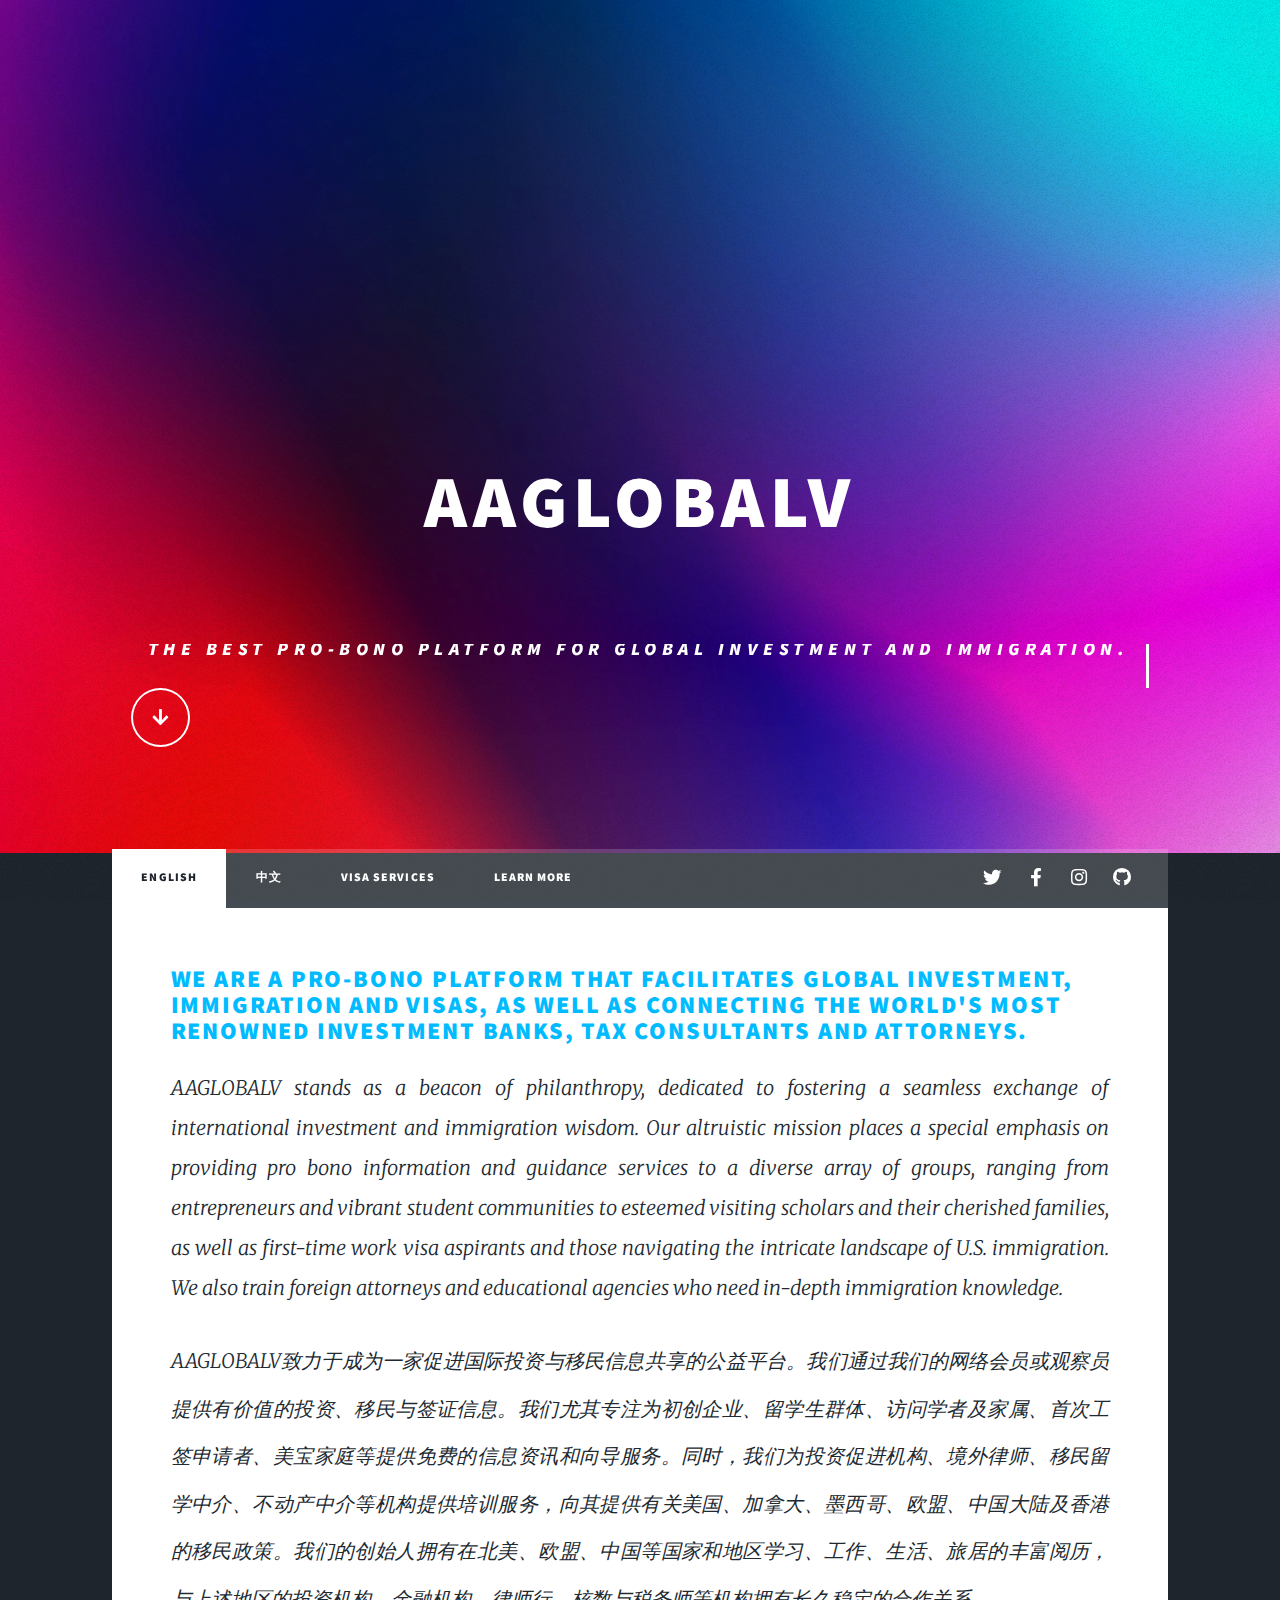
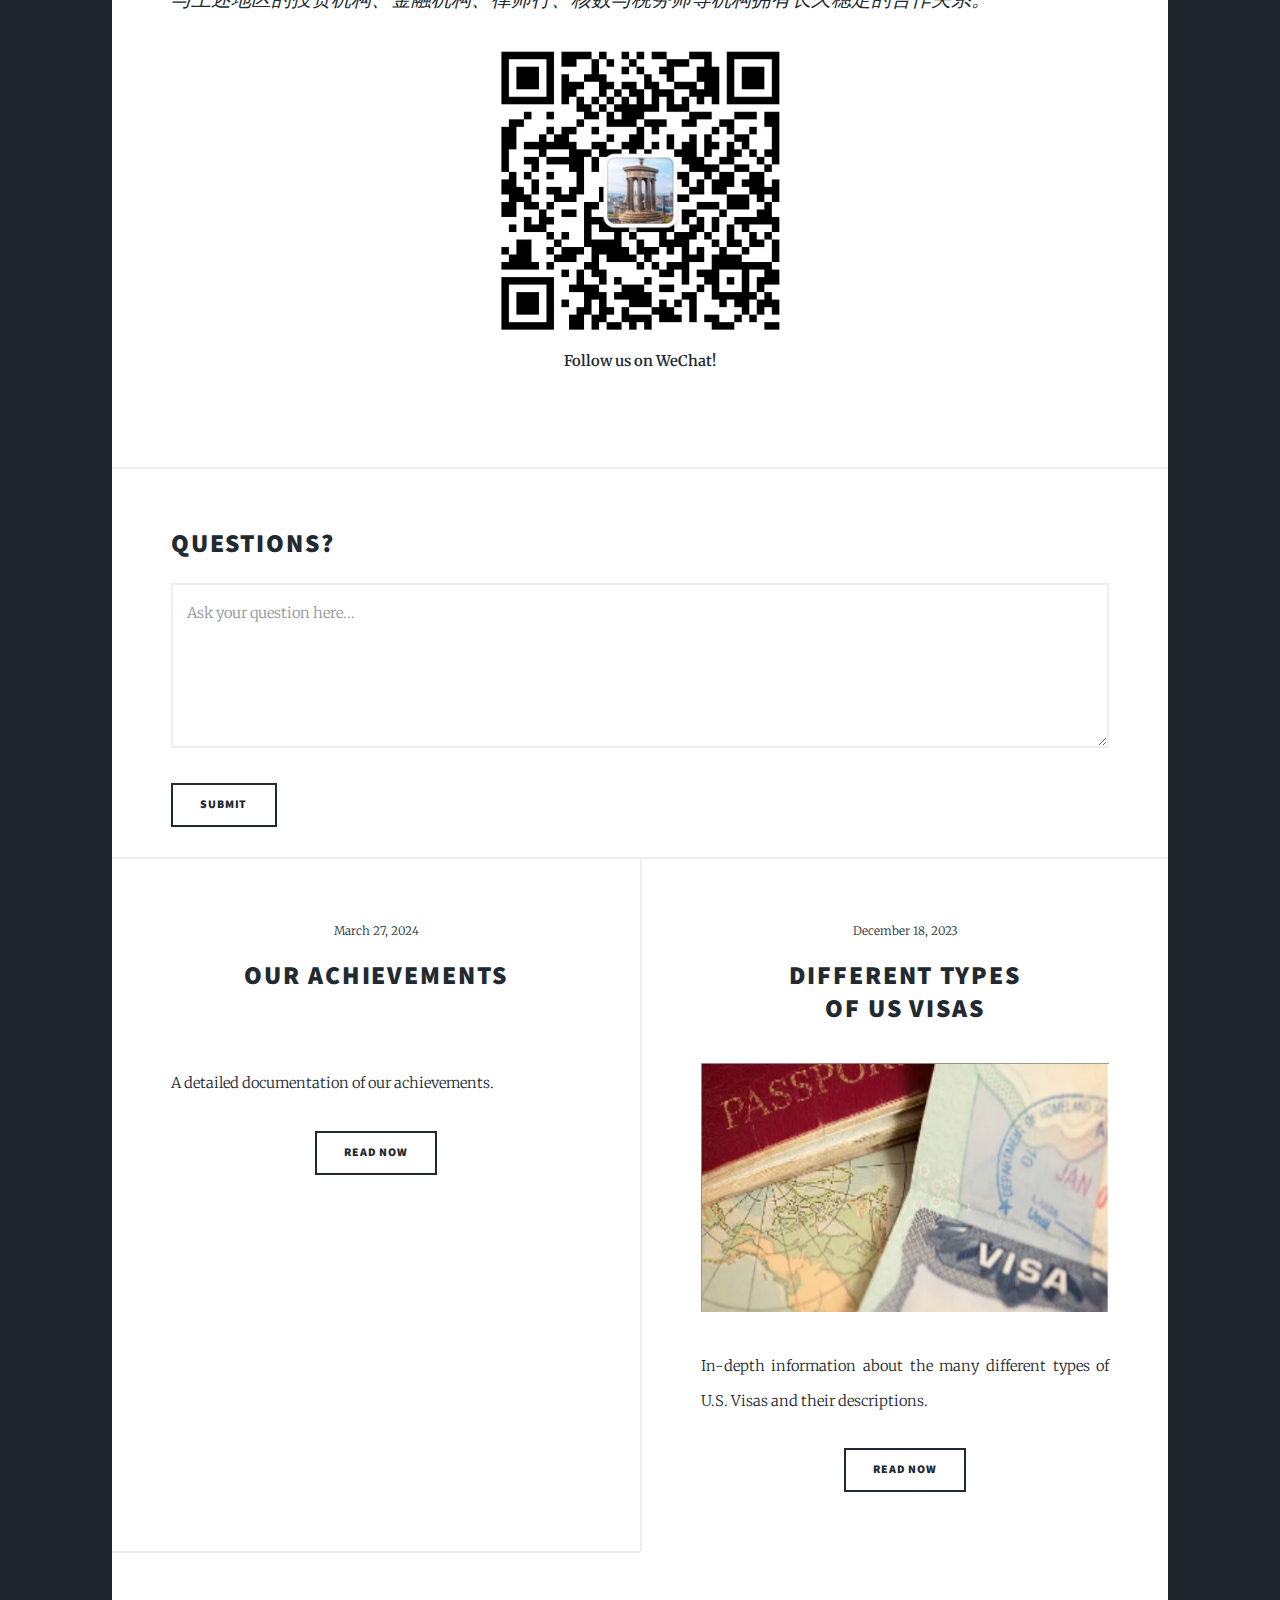
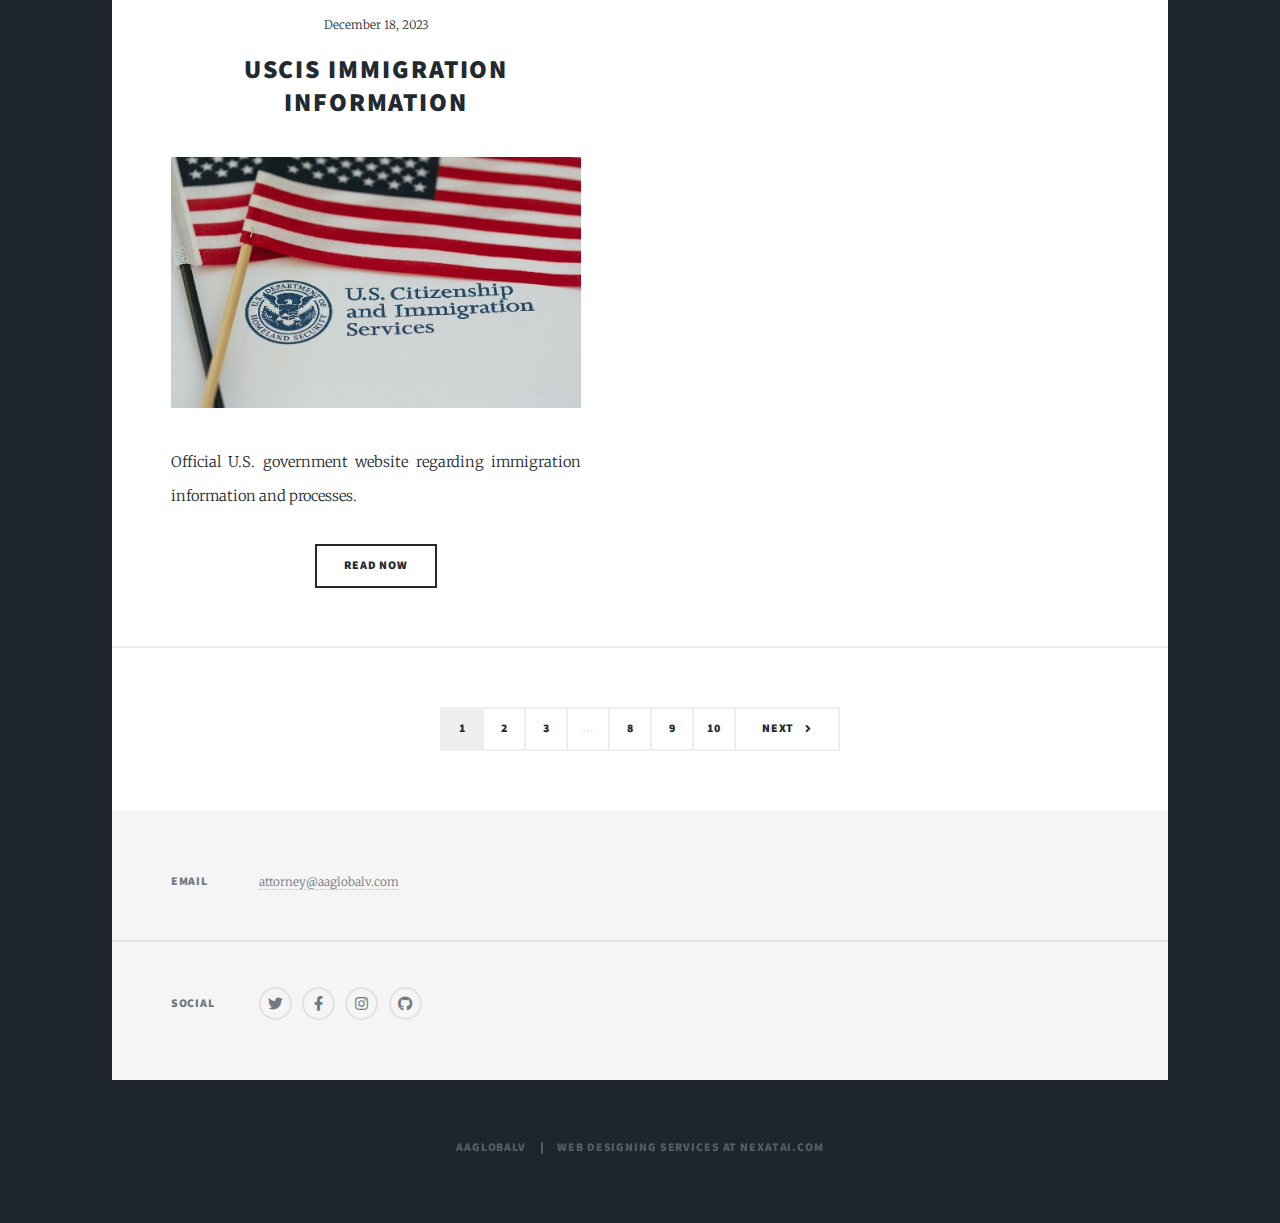
==== index.html @ fe3bad25 "Update index.html" ====
<!DOCTYPE HTML>
<html>
	<head>
		<title>AAGlobal | US Investment</title>
		<link rel="icon" type="image/x-icon" href="images/favicon.ico">
		<meta charset="utf-8" />
		<meta name="viewport" content="width=device-width, initial-scale=1, user-scalable=no" />
		<link rel="stylesheet" href="assets/css/main.css" />
		<noscript><link rel="stylesheet" href="assets/css/noscript.css" /></noscript>
	</head>
	<body class="is-preload">
		<script>
			function generateMailtoLink() {
			  var email = document.getElementById("email").value;
			  var question = document.getElementById("question").value;
		
			  var mailtoLink = "mailto:" + encodeURIComponent(email) +
							   "?subject=Question&body=" + encodeURIComponent(question);
		
			  document.getElementById("mailLink").href = mailtoLink;
			}
		</script>
		<!-- Wrapper -->
			<div id="wrapper" class="fade-in">

				<!-- Intro -->
				
					<div id="intro">
						<h1>AAGlobalV<br />
						<h1><br />
							<div class="typing-demo">
								<p>The best pro-bono platform for global investment and immigration.</p>
							</div>
						<ul class="actions">
							<li><a href="#header" class="button icon solid solo fa-arrow-down scrolly">Continue</a></li>
						</ul>
					</div>
				<!-- Header -->
					<header id="header">
						<a href="index.html" class="logo">AAGlobalV</a>
					</header>

				<!-- Nav -->
					<nav id="nav">
						<ul class="links">
							<li class="active"><a href="index.html">English</a></li>
							<li><a href="index_chinese.html">中文</a></li>
							<li><a href="generic.html">VISA Services</a></li>
							<li><a href="elements.html">Learn More</a></li>
						</ul>
						<ul class="icons">
							<li><a href="https://twitter.com/" class="icon brands fa-twitter"><span class="label">Twitter</span></a></li>
							<li><a href="https://twitter.com/" class="icon brands fa-facebook-f"><span class="label">Facebook</span></a></li>
							<li><a href="https://twitter.com/" class="icon brands fa-instagram"><span class="label">Instagram</span></a></li>
							<li><a href="https://twitter.com/" class="icon brands fa-github"><span class="label">GitHub</span></a></li>
						</ul>
					</nav>

				<!-- Main -->
					<div id="main">

						<!-- Featured Post -->
							<article class="">
								<header class="">
									<h1 style="font-size:24px; color:rgb(0, 187, 255);">We are a pro-bono platform
										that facilitates global investment, immigration and visas, as well as connecting the world's most renowned investment banks, tax consultants and attorneys.</h1>
									<p style="font-size:20px">AAGLOBALV stands as a beacon of philanthropy, dedicated to fostering a seamless exchange of international investment and immigration wisdom. Our altruistic mission places a special emphasis on providing pro bono information and guidance services to a diverse array of groups, ranging from entrepreneurs and vibrant student communities to esteemed visiting scholars and their cherished families, as well as first-time work visa aspirants and those navigating the intricate landscape of U.S. immigration. We also train foreign attorneys and educational agencies who need in-depth immigration knowledge.</p>
									<p style="font-size:20px">AAGLOBALV致力于成为一家促进国际投资与移民信息共享的公益平台。我们通过我们的网络会员或观察员提供有价值的投资、移民与签证信息。我们尤其专注为初创企业、留学生群体、访问学者及家属、首次工签申请者、美宝家庭等提供免费的信息资讯和向导服务。同时，我们为投资促进机构、境外律师、移民留学中介、不动产中介等机构提供培训服务，向其提供有关美国、加拿大、墨西哥、欧盟、中国大陆及香港的移民政策。我们的创始人拥有在北美、欧盟、中国等国家和地区学习、工作、生活、旅居的丰富阅历，与上述地区的投资机构、金融机构、律师行、核数与税务师等机构拥有长久稳定的合作关系。</p>								
								</header>
								<header class="major">
									<img src="wechat_bar.png" alt="Wechat Barcode"> <br>
									<b>Follow us on WeChat!</b>
								</header>
							</article>
							<form>
								<h2>Questions?</h2>
								<textarea id="emailBody" rows="4" cols="50" placeholder="Ask your question here..."></textarea>
							
								<br>
							
								<button onclick="generateMailtoLink()">Submit</button>
							</form>
							
							<script>
								function generateMailtoLink() {
								  var email = "attorney@aaglobalv.com";
								  var subject = "aaglobalv.com - Question [DO NOT CHANGE TITLE]";
								  var body = document.getElementById("emailBody").value;
							
								  var mailtoLink = "mailto:" + encodeURIComponent(email) +
												   "?subject=" + encodeURIComponent(subject) +
												   "&body=" + encodeURIComponent(body);
							
								  // Open the mailto link in a new tab/window
								  window.open(mailtoLink, "_blank");
								}
							  </script>
							
						<!-- Posts -->
							<section class="posts">
								<article>
									<header>
										<span class="date">March 27, 2024</span>
										<h2><a href="info.pdf">Our Achievements</a></h2>
									</header>
									<a class="image fit"><img src="images/achievements.jpg" alt="" /></a>
									<p style="font-size:7x">A detailed documentation of our achievements.</p>
									<ul class="actions special">
										<li><a href="https://www.bankbazaar.com/visa/types-of-us-visa.html" class="button">Read Now</a></li>
									</ul>
								</article>
								<article>
									<header>
										<span class="date">December 18, 2023</span>
										<h2><a href="https://www.bankbazaar.com/visa/types-of-us-visa.html">Different types<br />
										of US Visas</a></h2>
									</header>
									<a class="image fit"><img src="images/pic02.jpg" alt="" /></a>
									<p style="font-size:7x">In-depth information about the many different types of U.S. Visas and their descriptions.</p>
									<ul class="actions special">
										<li><a href="https://www.bankbazaar.com/visa/types-of-us-visa.html" class="button">Read Now</a></li>
									</ul>
								</article>
								<article>
									<header>
										<span class="date">December 18, 2023</span>
										<h2><a href="https://www.uscis.gov/">USCIS Immigration<br />
										Information</a></h2>
									</header>
									<a href="#" class="image fit"><img src="images/pic03.jpg" alt="" /></a>
									<p style="font-size:7x">Official U.S. government website regarding immigration information and processes.</p>
									<ul class="actions special">
										<li><a href="https://www.uscis.gov/" class="button">Read Now</a></li>
									</ul>
								</article>
							</section>

						<!-- Footer -->
							<footer>
								<div class="pagination">
									<!--<a href="#" class="previous">Prev</a>-->
									<a href="#" class="page active">1</a>
									<a href="#" class="page">2</a>
									<a href="#" class="page">3</a>
									<span class="extra">&hellip;</span>
									<a href="#" class="page">8</a>
									<a href="#" class="page">9</a>
									<a href="#" class="page">10</a>
									<a href="#" class="next">Next</a>
								</div>
							</footer>

					</div>

				<!-- Footer -->
					<footer id="footer">
						<section class="split contact">
							<section>
								<h3>Email</h3>
								<p><a href="#">attorney@aaglobalv.com</a></p>
							</section>
							<section>
								<h3>Social</h3>
								<ul class="icons alt">
									<li><a href="https://twitter.com/" class="icon brands alt fa-twitter"><span class="label">Twitter</span></a></li>
									<li><a href="https://twitter.com/" class="icon brands alt fa-facebook-f"><span class="label">Facebook</span></a></li>
									<li><a href="https://twitter.com/" class="icon brands alt fa-instagram"><span class="label">Instagram</span></a></li>
									<li><a href="https://twitter.com/" class="icon brands alt fa-github"><span class="label">GitHub</span></a></li>
								</ul>
							</section>
						</section>
					</footer>

				<!-- Copyright -->
					<div id="copyright">
						<ul><li>AAGLOBALV</li><li>Web designing services at NEXATAI.com</a></li></ul>
					</div>

			</div>

		<!-- Scripts -->
			<script src="assets/js/jquery.min.js"></script>
			<script src="assets/js/jquery.scrollex.min.js"></script>
			<script src="assets/js/jquery.scrolly.min.js"></script>
			<script src="assets/js/browser.min.js"></script>
			<script src="assets/js/breakpoints.min.js"></script>
			<script src="assets/js/util.js"></script>
			<script src="assets/js/main.js"></script>

	</body>
</html>
---- assets/css/main.css ----
@import url(fontawesome-all.min.css);
@import url("https://fonts.googleapis.com/css?family=Merriweather:300,700,300italic,700italic|Source+Sans+Pro:900");

/*
	Massively by HTML5 UP
	html5up.net | @ajlkn
	Free for personal and commercial use under the CCA 3.0 license (html5up.net/license)
*/

html, body, div, span, applet, object,
iframe, h1, h2, h3, h4, h5, h6, p, blockquote,
pre, a, abbr, acronym, address, big, cite,
code, del, dfn, em, img, ins, kbd, q, s, samp,
small, strike, strong, sub, sup, tt, var, b,
u, i, center, dl, dt, dd, ol, ul, li, fieldset,
form, label, legend, table, caption, tbody,
tfoot, thead, tr, th, td, article, aside,
canvas, details, embed, figure, figcaption,
footer, header, hgroup, menu, nav, output, ruby,
section, summary, time, mark, audio, video {
	margin: -2;
	padding: 0;
	border: 0;
	font-size: 100%;
	font: inherit;
	vertical-align: baseline;}

article, aside, details, figcaption, figure,
footer, header, hgroup, menu, nav, section {
	display: block;}

.video-container {
	position:relative;
	padding-bottom:56.25%;
	padding-top:30px;
	height:0;
	overflow:hidden;
}

.video-container iframe, .video-container object, .video-container embed {
	position: absolute;
	min-width: 100%;
	min-height: 100%;
	top: 50%;
	left: 50%;
	transform: translate(-50%, -50%);  
}

body {
	line-height: 1;
}

ol, ul {
	list-style: none;
}

blockquote, q {
	quotes: none;
}

	blockquote:before, blockquote:after, q:before, q:after {
		content: '';
		content: none;
	}

table {
	border-collapse: collapse;
	border-spacing: 0;
}

body {
	-webkit-text-size-adjust: none;
}

mark {
	background-color: transparent;
	color: inherit;
}

input::-moz-focus-inner {
	border: 0;
	padding: 0;
}

input, select, textarea {
	-moz-appearance: none;
	-webkit-appearance: none;
	-ms-appearance: none;
	appearance: none;
}

.module h2 {
	font-size: 1em;
	container-name: sidebar
}
  
  @container sidebar (min-width: 700px) {
	.module h2 {
		font-size: 2em;
	}
}

/* Basic */

	@-ms-viewport {
		width: device-width;
	}

	body {
		-ms-overflow-style: scrollbar;
	}

	@media screen and (max-width: 480px) {

		html, body {
			min-width: 320px;
		}

	}

	html {
		box-sizing: border-box;
	}

	*, *:before, *:after {
		box-sizing: inherit;
	}

	body {
		background-color: #1e252d;
	}

		body.is-preload *, body.is-preload *:before, body.is-preload *:after {
			-moz-animation: none !important;
			-webkit-animation: none !important;
			-ms-animation: none !important;
			animation: none !important;
			-moz-transition: none !important;
			-webkit-transition: none !important;
			-ms-transition: none !important;
			transition: none !important;
		}

/* Type */

	html {
		font-size: 16pt;
	}

		@media screen and (max-width: 1680px) {

			html {
				font-size: 12pt;
			}

		}

		@media screen and (max-width: 1280px) {

			html {
				font-size: 11pt;
			}

		}

		@media screen and (max-width: 360px) {

			html {
				font-size: 10pt;
			}

		}

	body {
		color: #212931;
	}

	body, input, select, textarea {
		font-family: "Merriweather", Georgia, serif;
		font-weight: 300;
		font-size: 1rem;
		line-height: 2.375;
	}

	a {
		-moz-transition: color 0.2s ease-in-out, background-color 0.2s ease-in-out, border-color 0.2s ease-in-out, box-shadow 0.2s ease-in-out;
		-webkit-transition: color 0.2s ease-in-out, background-color 0.2s ease-in-out, border-color 0.2s ease-in-out, box-shadow 0.2s ease-in-out;
		-ms-transition: color 0.2s ease-in-out, background-color 0.2s ease-in-out, border-color 0.2s ease-in-out, box-shadow 0.2s ease-in-out;
		transition: color 0.2s ease-in-out, background-color 0.2s ease-in-out, border-color 0.2s ease-in-out, box-shadow 0.2s ease-in-out;
		border-bottom: dotted 1px;
		text-decoration: none;
	}

		a:hover {
			border-bottom-color: transparent;
		}

		.wrapper {
			height: 100vh;
			/*This part is important for centering*/
			display: grid;
			place-items: center;
		  }
		  
		  .typing-demo {
			width: 8.55ch;
			animation: typing 3s steps(65), blink 0.5s step-end infinite alternate;
			white-space: nowrap;
			overflow: hidden;
			border-right: 3px solid;
			font-family: Source Sans Pro;
			font-size: 3em;
		  }
		  
		  @keyframes typing {
			from {
			  width: 0
			}
		  }
			  
		  @keyframes blink {
			50% {
			  border-color: transparent
			}
		  }
	strong, b {
		font-weight: 600;
	}

	em, i {
		font-style: italic;
	}

	p {
		text-align: justify;
		margin: 0 0 2rem 0;
		
	}

	h1, h2, h3, h4, h5, h6 {
		font-family: "Source Sans Pro", Helvetica, sans-serif;
		font-weight: 900;
		line-height: 1.5;
		letter-spacing: 0.075em;
		text-transform: uppercase;
		margin: 0 0 1rem 0;
	}

		h1 a, h2 a, h3 a, h4 a, h5 a, h6 a {
			border-bottom: 0;
			color: inherit;
			text-decoration: none;
		}

	h1 {
		font-size: 4rem;
		line-height: 1.1;
		margin: 0 0 2rem 0;
	}

	h2 {
		font-size: 1.75rem;
		line-height: 1.3;
		margin: 0 0 1.5rem 0;
	}

	h3 {
		font-size: 1.25rem;
		margin: 0 0 1.5rem 0;
	}

	h4 {
		font-size: 1rem;
	}

	h5 {
		font-size: 0.9rem;
	}

	h6 {
		font-size: 0.8rem;
	}

	sub {
		font-size: 0.8rem;
		position: relative;
		top: 0.5rem;
	}

	sup {
		font-size: 0.8rem;
		position: relative;
		top: -0.5rem;
	}

	blockquote {
		border-left: solid 4px;
		font-style: italic;
		margin: 0 0 2rem 0;
		padding: 0.5rem 0 0.5rem 2rem;
	}

	code {
		border: solid 2px;
		font-family: "Courier New", monospace;
		font-size: 0.9rem;
		margin: 0 0.25rem;
		padding: 0.25rem 0.65rem;
	}

	pre {
		-webkit-overflow-scrolling: touch;
		font-family: "Courier New", monospace;
		font-size: 0.9rem;
		margin: 0 0 2rem 0;
	}

		pre code {
			display: block;
			line-height: 1.75;
			padding: 1rem 1.5rem;
			overflow-x: auto;
		}

	hr {
		border: 0;
		border-bottom: solid 2px;
		margin: 3rem 0;
	}

		hr.major {
			margin: 5rem 0;
		}

	.align-left {
		text-align: left;
	}

	.align-center {
		text-align: center;
	}

	.align-right {
		text-align: right;
	}

	input, select, textarea {
		color: #212931;
	}

	a {
		color: #212931;
		border-bottom-color: rgba(33, 41, 49, 0.5);
	}

		a:hover {
			border-bottom-color: transparent;
			color: #18bfef !important;
		}

	strong, b {
		color: #212931;
	}

	h1, h2, h3, h4, h5, h6 {
		color: #212931;
	}

	blockquote {
		border-left-color: #eeeeee;
	}

	code {
		background: rgba(220, 220, 220, 0.25);
		border-color: #eeeeee;
	}

	hr {
		border-bottom-color: #eeeeee;
	}

/* Row */

	.row {
		display: flex;
		flex-wrap: wrap;
		box-sizing: border-box;
		align-items: stretch;
	}

		.row > * {
			box-sizing: border-box;
		}

		.row.gtr-uniform > * > :last-child {
			margin-bottom: 0;
		}

		.row.aln-left {
			justify-content: flex-start;
		}

		.row.aln-center {
			justify-content: center;
		}

		.row.aln-right {
			justify-content: flex-end;
		}

		.row.aln-top {
			align-items: flex-start;
		}

		.row.aln-middle {
			align-items: center;
		}

		.row.aln-bottom {
			align-items: flex-end;
		}

		.row > .imp {
			order: -1;
		}

		.row > .col-1 {
			width: 8.33333%;
		}

		.row > .off-1 {
			margin-left: 8.33333%;
		}

		.row > .col-2 {
			width: 16.66667%;
		}

		.row > .off-2 {
			margin-left: 16.66667%;
		}

		.row > .col-3 {
			width: 25%;
		}

		.row > .off-3 {
			margin-left: 25%;
		}

		.row > .col-4 {
			width: 33.33333%;
		}

		.row > .off-4 {
			margin-left: 33.33333%;
		}

		.row > .col-5 {
			width: 41.66667%;
		}

		.row > .off-5 {
			margin-left: 41.66667%;
		}

		.row > .col-6 {
			width: 50%;
		}

		.row > .off-6 {
			margin-left: 50%;
		}

		.row > .col-7 {
			width: 58.33333%;
		}

		.row > .off-7 {
			margin-left: 58.33333%;
		}

		.row > .col-8 {
			width: 66.66667%;
		}

		.row > .off-8 {
			margin-left: 66.66667%;
		}

		.row > .col-9 {
			width: 75%;
		}

		.row > .off-9 {
			margin-left: 75%;
		}

		.row > .col-10 {
			width: 83.33333%;
		}

		.row > .off-10 {
			margin-left: 83.33333%;
		}

		.row > .col-11 {
			width: 91.66667%;
		}

		.row > .off-11 {
			margin-left: 91.66667%;
		}

		.row > .col-12 {
			width: 100%;
		}

		.row > .off-12 {
			margin-left: 100%;
		}

		.row.gtr-0 {
			margin-top: 0;
			margin-left: 0rem;
		}

			.row.gtr-0 > * {
				padding: 0 0 0 0rem;
			}

			.row.gtr-0.gtr-uniform {
				margin-top: 0rem;
			}

				.row.gtr-0.gtr-uniform > * {
					padding-top: 0rem;
				}

		.row.gtr-25 {
			margin-top: 0;
			margin-left: -0.375rem;
		}

			.row.gtr-25 > * {
				padding: 0 0 0 0.375rem;
			}

			.row.gtr-25.gtr-uniform {
				margin-top: -0.375rem;
			}

				.row.gtr-25.gtr-uniform > * {
					padding-top: 0.375rem;
				}

		.row.gtr-50 {
			margin-top: 0;
			margin-left: -0.75rem;
		}

			.row.gtr-50 > * {
				padding: 0 0 0 0.75rem;
			}

			.row.gtr-50.gtr-uniform {
				margin-top: -0.75rem;
			}

				.row.gtr-50.gtr-uniform > * {
					padding-top: 0.75rem;
				}

		.row {
			margin-top: 0;
			margin-left: -1.5rem;
		}

			.row > * {
				padding: 0 0 0 1.5rem;
			}

			.row.gtr-uniform {
				margin-top: -1.5rem;
			}

				.row.gtr-uniform > * {
					padding-top: 1.5rem;
				}

		.row.gtr-150 {
			margin-top: 0;
			margin-left: -2.25rem;
		}

			.row.gtr-150 > * {
				padding: 0 0 0 2.25rem;
			}

			.row.gtr-150.gtr-uniform {
				margin-top: -2.25rem;
			}

				.row.gtr-150.gtr-uniform > * {
					padding-top: 2.25rem;
				}

		.row.gtr-200 {
			margin-top: 0;
			margin-left: -3rem;
		}

			.row.gtr-200 > * {
				padding: 0 0 0 3rem;
			}

			.row.gtr-200.gtr-uniform {
				margin-top: -3rem;
			}

				.row.gtr-200.gtr-uniform > * {
					padding-top: 3rem;
				}

		@media screen and (max-width: 1680px) {

			.row {
				display: flex;
				flex-wrap: wrap;
				box-sizing: border-box;
				align-items: stretch;
			}

				.row > * {
					box-sizing: border-box;
				}

				.row.gtr-uniform > * > :last-child {
					margin-bottom: 0;
				}

				.row.aln-left {
					justify-content: flex-start;
				}

				.row.aln-center {
					justify-content: center;
				}

				.row.aln-right {
					justify-content: flex-end;
				}

				.row.aln-top {
					align-items: flex-start;
				}

				.row.aln-middle {
					align-items: center;
				}

				.row.aln-bottom {
					align-items: flex-end;
				}

				.row > .imp-xlarge {
					order: -1;
				}

				.row > .col-1-xlarge {
					width: 8.33333%;
				}

				.row > .off-1-xlarge {
					margin-left: 8.33333%;
				}

				.row > .col-2-xlarge {
					width: 16.66667%;
				}

				.row > .off-2-xlarge {
					margin-left: 16.66667%;
				}

				.row > .col-3-xlarge {
					width: 25%;
				}

				.row > .off-3-xlarge {
					margin-left: 25%;
				}

				.row > .col-4-xlarge {
					width: 33.33333%;
				}

				.row > .off-4-xlarge {
					margin-left: 33.33333%;
				}

				.row > .col-5-xlarge {
					width: 41.66667%;
				}

				.row > .off-5-xlarge {
					margin-left: 41.66667%;
				}

				.row > .col-6-xlarge {
					width: 50%;
				}

				.row > .off-6-xlarge {
					margin-left: 50%;
				}

				.row > .col-7-xlarge {
					width: 58.33333%;
				}

				.row > .off-7-xlarge {
					margin-left: 58.33333%;
				}

				.row > .col-8-xlarge {
					width: 66.66667%;
				}

				.row > .off-8-xlarge {
					margin-left: 66.66667%;
				}

				.row > .col-9-xlarge {
					width: 75%;
				}

				.row > .off-9-xlarge {
					margin-left: 75%;
				}

				.row > .col-10-xlarge {
					width: 83.33333%;
				}

				.row > .off-10-xlarge {
					margin-left: 83.33333%;
				}

				.row > .col-11-xlarge {
					width: 91.66667%;
				}

				.row > .off-11-xlarge {
					margin-left: 91.66667%;
				}

				.row > .col-12-xlarge {
					width: 100%;
				}

				.row > .off-12-xlarge {
					margin-left: 100%;
				}

				.row.gtr-0 {
					margin-top: 0;
					margin-left: 0rem;
				}

					.row.gtr-0 > * {
						padding: 0 0 0 0rem;
					}

					.row.gtr-0.gtr-uniform {
						margin-top: 0rem;
					}

						.row.gtr-0.gtr-uniform > * {
							padding-top: 0rem;
						}

				.row.gtr-25 {
					margin-top: 0;
					margin-left: -0.375rem;
				}

					.row.gtr-25 > * {
						padding: 0 0 0 0.375rem;
					}

					.row.gtr-25.gtr-uniform {
						margin-top: -0.375rem;
					}

						.row.gtr-25.gtr-uniform > * {
							padding-top: 0.375rem;
						}

				.row.gtr-50 {
					margin-top: 0;
					margin-left: -0.75rem;
				}

					.row.gtr-50 > * {
						padding: 0 0 0 0.75rem;
					}

					.row.gtr-50.gtr-uniform {
						margin-top: -0.75rem;
					}

						.row.gtr-50.gtr-uniform > * {
							padding-top: 0.75rem;
						}

				.row {
					margin-top: 0;
					margin-left: -1.5rem;
				}

					.row > * {
						padding: 0 0 0 1.5rem;
					}

					.row.gtr-uniform {
						margin-top: -1.5rem;
					}

						.row.gtr-uniform > * {
							padding-top: 1.5rem;
						}

				.row.gtr-150 {
					margin-top: 0;
					margin-left: -2.25rem;
				}

					.row.gtr-150 > * {
						padding: 0 0 0 2.25rem;
					}

					.row.gtr-150.gtr-uniform {
						margin-top: -2.25rem;
					}

						.row.gtr-150.gtr-uniform > * {
							padding-top: 2.25rem;
						}

				.row.gtr-200 {
					margin-top: 0;
					margin-left: -3rem;
				}

					.row.gtr-200 > * {
						padding: 0 0 0 3rem;
					}

					.row.gtr-200.gtr-uniform {
						margin-top: -3rem;
					}

						.row.gtr-200.gtr-uniform > * {
							padding-top: 3rem;
						}

		}

		@media screen and (max-width: 1280px) {

			.row {
				display: flex;
				flex-wrap: wrap;
				box-sizing: border-box;
				align-items: stretch;
			}

				.row > * {
					box-sizing: border-box;
				}

				.row.gtr-uniform > * > :last-child {
					margin-bottom: 0;
				}

				.row.aln-left {
					justify-content: flex-start;
				}

				.row.aln-center {
					justify-content: center;
				}

				.row.aln-right {
					justify-content: flex-end;
				}

				.row.aln-top {
					align-items: flex-start;
				}

				.row.aln-middle {
					align-items: center;
				}

				.row.aln-bottom {
					align-items: flex-end;
				}

				.row > .imp-large {
					order: -1;
				}

				.row > .col-1-large {
					width: 8.33333%;
				}

				.row > .off-1-large {
					margin-left: 8.33333%;
				}

				.row > .col-2-large {
					width: 16.66667%;
				}

				.row > .off-2-large {
					margin-left: 16.66667%;
				}

				.row > .col-3-large {
					width: 25%;
				}

				.row > .off-3-large {
					margin-left: 25%;
				}

				.row > .col-4-large {
					width: 33.33333%;
				}

				.row > .off-4-large {
					margin-left: 33.33333%;
				}

				.row > .col-5-large {
					width: 41.66667%;
				}

				.row > .off-5-large {
					margin-left: 41.66667%;
				}

				.row > .col-6-large {
					width: 50%;
				}

				.row > .off-6-large {
					margin-left: 50%;
				}

				.row > .col-7-large {
					width: 58.33333%;
				}

				.row > .off-7-large {
					margin-left: 58.33333%;
				}

				.row > .col-8-large {
					width: 66.66667%;
				}

				.row > .off-8-large {
					margin-left: 66.66667%;
				}

				.row > .col-9-large {
					width: 75%;
				}

				.row > .off-9-large {
					margin-left: 75%;
				}

				.row > .col-10-large {
					width: 83.33333%;
				}

				.row > .off-10-large {
					margin-left: 83.33333%;
				}

				.row > .col-11-large {
					width: 91.66667%;
				}

				.row > .off-11-large {
					margin-left: 91.66667%;
				}

				.row > .col-12-large {
					width: 100%;
				}

				.row > .off-12-large {
					margin-left: 100%;
				}

				.row.gtr-0 {
					margin-top: 0;
					margin-left: 0rem;
				}

					.row.gtr-0 > * {
						padding: 0 0 0 0rem;
					}

					.row.gtr-0.gtr-uniform {
						margin-top: 0rem;
					}

						.row.gtr-0.gtr-uniform > * {
							padding-top: 0rem;
						}

				.row.gtr-25 {
					margin-top: 0;
					margin-left: -0.375rem;
				}

					.row.gtr-25 > * {
						padding: 0 0 0 0.375rem;
					}

					.row.gtr-25.gtr-uniform {
						margin-top: -0.375rem;
					}

						.row.gtr-25.gtr-uniform > * {
							padding-top: 0.375rem;
						}

				.row.gtr-50 {
					margin-top: 0;
					margin-left: -0.75rem;
				}

					.row.gtr-50 > * {
						padding: 0 0 0 0.75rem;
					}

					.row.gtr-50.gtr-uniform {
						margin-top: -0.75rem;
					}

						.row.gtr-50.gtr-uniform > * {
							padding-top: 0.75rem;
						}

				.row {
					margin-top: 0;
					margin-left: -1.5rem;
				}

					.row > * {
						padding: 0 0 0 1.5rem;
					}

					.row.gtr-uniform {
						margin-top: -1.5rem;
					}

						.row.gtr-uniform > * {
							padding-top: 1.5rem;
						}

				.row.gtr-150 {
					margin-top: 0;
					margin-left: -2.25rem;
				}

					.row.gtr-150 > * {
						padding: 0 0 0 2.25rem;
					}

					.row.gtr-150.gtr-uniform {
						margin-top: -2.25rem;
					}

						.row.gtr-150.gtr-uniform > * {
							padding-top: 2.25rem;
						}

				.row.gtr-200 {
					margin-top: 0;
					margin-left: -3rem;
				}

					.row.gtr-200 > * {
						padding: 0 0 0 3rem;
					}

					.row.gtr-200.gtr-uniform {
						margin-top: -3rem;
					}

						.row.gtr-200.gtr-uniform > * {
							padding-top: 3rem;
						}

		}

		@media screen and (max-width: 980px) {

			.row {
				display: flex;
				flex-wrap: wrap;
				box-sizing: border-box;
				align-items: stretch;
			}

				.row > * {
					box-sizing: border-box;
				}

				.row.gtr-uniform > * > :last-child {
					margin-bottom: 0;
				}

				.row.aln-left {
					justify-content: flex-start;
				}

				.row.aln-center {
					justify-content: center;
				}

				.row.aln-right {
					justify-content: flex-end;
				}

				.row.aln-top {
					align-items: flex-start;
				}

				.row.aln-middle {
					align-items: center;
				}

				.row.aln-bottom {
					align-items: flex-end;
				}

				.row > .imp-medium {
					order: -1;
				}

				.row > .col-1-medium {
					width: 8.33333%;
				}

				.row > .off-1-medium {
					margin-left: 8.33333%;
				}

				.row > .col-2-medium {
					width: 16.66667%;
				}

				.row > .off-2-medium {
					margin-left: 16.66667%;
				}

				.row > .col-3-medium {
					width: 25%;
				}

				.row > .off-3-medium {
					margin-left: 25%;
				}

				.row > .col-4-medium {
					width: 33.33333%;
				}

				.row > .off-4-medium {
					margin-left: 33.33333%;
				}

				.row > .col-5-medium {
					width: 41.66667%;
				}

				.row > .off-5-medium {
					margin-left: 41.66667%;
				}

				.row > .col-6-medium {
					width: 50%;
				}

				.row > .off-6-medium {
					margin-left: 50%;
				}

				.row > .col-7-medium {
					width: 58.33333%;
				}

				.row > .off-7-medium {
					margin-left: 58.33333%;
				}

				.row > .col-8-medium {
					width: 66.66667%;
				}

				.row > .off-8-medium {
					margin-left: 66.66667%;
				}

				.row > .col-9-medium {
					width: 75%;
				}

				.row > .off-9-medium {
					margin-left: 75%;
				}

				.row > .col-10-medium {
					width: 83.33333%;
				}

				.row > .off-10-medium {
					margin-left: 83.33333%;
				}

				.row > .col-11-medium {
					width: 91.66667%;
				}

				.row > .off-11-medium {
					margin-left: 91.66667%;
				}

				.row > .col-12-medium {
					width: 100%;
				}

				.row > .off-12-medium {
					margin-left: 100%;
				}

				.row.gtr-0 {
					margin-top: 0;
					margin-left: 0rem;
				}

					.row.gtr-0 > * {
						padding: 0 0 0 0rem;
					}

					.row.gtr-0.gtr-uniform {
						margin-top: 0rem;
					}

						.row.gtr-0.gtr-uniform > * {
							padding-top: 0rem;
						}

				.row.gtr-25 {
					margin-top: 0;
					margin-left: -0.375rem;
				}

					.row.gtr-25 > * {
						padding: 0 0 0 0.375rem;
					}

					.row.gtr-25.gtr-uniform {
						margin-top: -0.375rem;
					}

						.row.gtr-25.gtr-uniform > * {
							padding-top: 0.375rem;
						}

				.row.gtr-50 {
					margin-top: 0;
					margin-left: -0.75rem;
				}

					.row.gtr-50 > * {
						padding: 0 0 0 0.75rem;
					}

					.row.gtr-50.gtr-uniform {
						margin-top: -0.75rem;
					}

						.row.gtr-50.gtr-uniform > * {
							padding-top: 0.75rem;
						}

				.row {
					margin-top: 0;
					margin-left: -1.5rem;
				}

					.row > * {
						padding: 0 0 0 1.5rem;
					}

					.row.gtr-uniform {
						margin-top: -1.5rem;
					}

						.row.gtr-uniform > * {
							padding-top: 1.5rem;
						}

				.row.gtr-150 {
					margin-top: 0;
					margin-left: -2.25rem;
				}

					.row.gtr-150 > * {
						padding: 0 0 0 2.25rem;
					}

					.row.gtr-150.gtr-uniform {
						margin-top: -2.25rem;
					}

						.row.gtr-150.gtr-uniform > * {
							padding-top: 2.25rem;
						}

				.row.gtr-200 {
					margin-top: 0;
					margin-left: -3rem;
				}

					.row.gtr-200 > * {
						padding: 0 0 0 3rem;
					}

					.row.gtr-200.gtr-uniform {
						margin-top: -3rem;
					}

						.row.gtr-200.gtr-uniform > * {
							padding-top: 3rem;
						}

		}

		@media screen and (max-width: 736px) {

			.row {
				display: flex;
				flex-wrap: wrap;
				box-sizing: border-box;
				align-items: stretch;
			}

				.row > * {
					box-sizing: border-box;
				}

				.row.gtr-uniform > * > :last-child {
					margin-bottom: 0;
				}

				.row.aln-left {
					justify-content: flex-start;
				}

				.row.aln-center {
					justify-content: center;
				}

				.row.aln-right {
					justify-content: flex-end;
				}

				.row.aln-top {
					align-items: flex-start;
				}

				.row.aln-middle {
					align-items: center;
				}

				.row.aln-bottom {
					align-items: flex-end;
				}

				.row > .imp-small {
					order: -1;
				}

				.row > .col-1-small {
					width: 8.33333%;
				}

				.row > .off-1-small {
					margin-left: 8.33333%;
				}

				.row > .col-2-small {
					width: 16.66667%;
				}

				.row > .off-2-small {
					margin-left: 16.66667%;
				}

				.row > .col-3-small {
					width: 25%;
				}

				.row > .off-3-small {
					margin-left: 25%;
				}

				.row > .col-4-small {
					width: 33.33333%;
				}

				.row > .off-4-small {
					margin-left: 33.33333%;
				}

				.row > .col-5-small {
					width: 41.66667%;
				}

				.row > .off-5-small {
					margin-left: 41.66667%;
				}

				.row > .col-6-small {
					width: 50%;
				}

				.row > .off-6-small {
					margin-left: 50%;
				}

				.row > .col-7-small {
					width: 58.33333%;
				}

				.row > .off-7-small {
					margin-left: 58.33333%;
				}

				.row > .col-8-small {
					width: 66.66667%;
				}

				.row > .off-8-small {
					margin-left: 66.66667%;
				}

				.row > .col-9-small {
					width: 75%;
				}

				.row > .off-9-small {
					margin-left: 75%;
				}

				.row > .col-10-small {
					width: 83.33333%;
				}

				.row > .off-10-small {
					margin-left: 83.33333%;
				}

				.row > .col-11-small {
					width: 91.66667%;
				}

				.row > .off-11-small {
					margin-left: 91.66667%;
				}

				.row > .col-12-small {
					width: 100%;
				}

				.row > .off-12-small {
					margin-left: 100%;
				}

				.row.gtr-0 {
					margin-top: 0;
					margin-left: 0rem;
				}

					.row.gtr-0 > * {
						padding: 0 0 0 0rem;
					}

					.row.gtr-0.gtr-uniform {
						margin-top: 0rem;
					}

						.row.gtr-0.gtr-uniform > * {
							padding-top: 0rem;
						}

				.row.gtr-25 {
					margin-top: 0;
					margin-left: -0.375rem;
				}

					.row.gtr-25 > * {
						padding: 0 0 0 0.375rem;
					}

					.row.gtr-25.gtr-uniform {
						margin-top: -0.375rem;
					}

						.row.gtr-25.gtr-uniform > * {
							padding-top: 0.375rem;
						}

				.row.gtr-50 {
					margin-top: 0;
					margin-left: -0.75rem;
				}

					.row.gtr-50 > * {
						padding: 0 0 0 0.75rem;
					}

					.row.gtr-50.gtr-uniform {
						margin-top: -0.75rem;
					}

						.row.gtr-50.gtr-uniform > * {
							padding-top: 0.75rem;
						}

				.row {
					margin-top: 0;
					margin-left: -1.5rem;
				}

					.row > * {
						padding: 0 0 0 1.5rem;
					}

					.row.gtr-uniform {
						margin-top: -1.5rem;
					}

						.row.gtr-uniform > * {
							padding-top: 1.5rem;
						}

				.row.gtr-150 {
					margin-top: 0;
					margin-left: -2.25rem;
				}

					.row.gtr-150 > * {
						padding: 0 0 0 2.25rem;
					}

					.row.gtr-150.gtr-uniform {
						margin-top: -2.25rem;
					}

						.row.gtr-150.gtr-uniform > * {
							padding-top: 2.25rem;
						}

				.row.gtr-200 {
					margin-top: 0;
					margin-left: -3rem;
				}

					.row.gtr-200 > * {
						padding: 0 0 0 3rem;
					}

					.row.gtr-200.gtr-uniform {
						margin-top: -3rem;
					}

						.row.gtr-200.gtr-uniform > * {
							padding-top: 3rem;
						}

		}

		@media screen and (max-width: 480px) {

			.row {
				display: flex;
				flex-wrap: wrap;
				box-sizing: border-box;
				align-items: stretch;
			}

				.row > * {
					box-sizing: border-box;
				}

				.row.gtr-uniform > * > :last-child {
					margin-bottom: 0;
				}

				.row.aln-left {
					justify-content: flex-start;
				}

				.row.aln-center {
					justify-content: center;
				}

				.row.aln-right {
					justify-content: flex-end;
				}

				.row.aln-top {
					align-items: flex-start;
				}

				.row.aln-middle {
					align-items: center;
				}

				.row.aln-bottom {
					align-items: flex-end;
				}

				.row > .imp-xsmall {
					order: -1;
				}

				.row > .col-1-xsmall {
					width: 8.33333%;
				}

				.row > .off-1-xsmall {
					margin-left: 8.33333%;
				}

				.row > .col-2-xsmall {
					width: 16.66667%;
				}

				.row > .off-2-xsmall {
					margin-left: 16.66667%;
				}

				.row > .col-3-xsmall {
					width: 25%;
				}

				.row > .off-3-xsmall {
					margin-left: 25%;
				}

				.row > .col-4-xsmall {
					width: 33.33333%;
				}

				.row > .off-4-xsmall {
					margin-left: 33.33333%;
				}

				.row > .col-5-xsmall {
					width: 41.66667%;
				}

				.row > .off-5-xsmall {
					margin-left: 41.66667%;
				}

				.row > .col-6-xsmall {
					width: 50%;
				}

				.row > .off-6-xsmall {
					margin-left: 50%;
				}

				.row > .col-7-xsmall {
					width: 58.33333%;
				}

				.row > .off-7-xsmall {
					margin-left: 58.33333%;
				}

				.row > .col-8-xsmall {
					width: 66.66667%;
				}

				.row > .off-8-xsmall {
					margin-left: 66.66667%;
				}

				.row > .col-9-xsmall {
					width: 75%;
				}

				.row > .off-9-xsmall {
					margin-left: 75%;
				}

				.row > .col-10-xsmall {
					width: 83.33333%;
				}

				.row > .off-10-xsmall {
					margin-left: 83.33333%;
				}

				.row > .col-11-xsmall {
					width: 91.66667%;
				}

				.row > .off-11-xsmall {
					margin-left: 91.66667%;
				}

				.row > .col-12-xsmall {
					width: 100%;
				}

				.row > .off-12-xsmall {
					margin-left: 100%;
				}

				.row.gtr-0 {
					margin-top: 0;
					margin-left: 0rem;
				}

					.row.gtr-0 > * {
						padding: 0 0 0 0rem;
					}

					.row.gtr-0.gtr-uniform {
						margin-top: 0rem;
					}

						.row.gtr-0.gtr-uniform > * {
							padding-top: 0rem;
						}

				.row.gtr-25 {
					margin-top: 0;
					margin-left: -0.375rem;
				}

					.row.gtr-25 > * {
						padding: 0 0 0 0.375rem;
					}

					.row.gtr-25.gtr-uniform {
						margin-top: -0.375rem;
					}

						.row.gtr-25.gtr-uniform > * {
							padding-top: 0.375rem;
						}

				.row.gtr-50 {
					margin-top: 0;
					margin-left: -0.75rem;
				}

					.row.gtr-50 > * {
						padding: 0 0 0 0.75rem;
					}

					.row.gtr-50.gtr-uniform {
						margin-top: -0.75rem;
					}

						.row.gtr-50.gtr-uniform > * {
							padding-top: 0.75rem;
						}

				.row {
					margin-top: 0;
					margin-left: -1.5rem;
				}

					.row > * {
						padding: 0 0 0 1.5rem;
					}

					.row.gtr-uniform {
						margin-top: -1.5rem;
					}

						.row.gtr-uniform > * {
							padding-top: 1.5rem;
						}

				.row.gtr-150 {
					margin-top: 0;
					margin-left: -2.25rem;
				}

					.row.gtr-150 > * {
						padding: 0 0 0 2.25rem;
					}

					.row.gtr-150.gtr-uniform {
						margin-top: -2.25rem;
					}

						.row.gtr-150.gtr-uniform > * {
							padding-top: 2.25rem;
						}

				.row.gtr-200 {
					margin-top: 0;
					margin-left: -3rem;
				}

					.row.gtr-200 > * {
						padding: 0 0 0 3rem;
					}

					.row.gtr-200.gtr-uniform {
						margin-top: -3rem;
					}

						.row.gtr-200.gtr-uniform > * {
							padding-top: 3rem;
						}

		}

		@media screen and (max-width: 360px) {

			.row {
				display: flex;
				flex-wrap: wrap;
				box-sizing: border-box;
				align-items: stretch;
			}

				.row > * {
					box-sizing: border-box;
				}

				.row.gtr-uniform > * > :last-child {
					margin-bottom: 0;
				}

				.row.aln-left {
					justify-content: flex-start;
				}

				.row.aln-center {
					justify-content: center;
				}

				.row.aln-right {
					justify-content: flex-end;
				}

				.row.aln-top {
					align-items: flex-start;
				}

				.row.aln-middle {
					align-items: center;
				}

				.row.aln-bottom {
					align-items: flex-end;
				}

				.row > .imp-xxsmall {
					order: -1;
				}

				.row > .col-1-xxsmall {
					width: 8.33333%;
				}

				.row > .off-1-xxsmall {
					margin-left: 8.33333%;
				}

				.row > .col-2-xxsmall {
					width: 16.66667%;
				}

				.row > .off-2-xxsmall {
					margin-left: 16.66667%;
				}

				.row > .col-3-xxsmall {
					width: 25%;
				}

				.row > .off-3-xxsmall {
					margin-left: 25%;
				}

				.row > .col-4-xxsmall {
					width: 33.33333%;
				}

				.row > .off-4-xxsmall {
					margin-left: 33.33333%;
				}

				.row > .col-5-xxsmall {
					width: 41.66667%;
				}

				.row > .off-5-xxsmall {
					margin-left: 41.66667%;
				}

				.row > .col-6-xxsmall {
					width: 50%;
				}

				.row > .off-6-xxsmall {
					margin-left: 50%;
				}

				.row > .col-7-xxsmall {
					width: 58.33333%;
				}

				.row > .off-7-xxsmall {
					margin-left: 58.33333%;
				}

				.row > .col-8-xxsmall {
					width: 66.66667%;
				}

				.row > .off-8-xxsmall {
					margin-left: 66.66667%;
				}

				.row > .col-9-xxsmall {
					width: 75%;
				}

				.row > .off-9-xxsmall {
					margin-left: 75%;
				}

				.row > .col-10-xxsmall {
					width: 83.33333%;
				}

				.row > .off-10-xxsmall {
					margin-left: 83.33333%;
				}

				.row > .col-11-xxsmall {
					width: 91.66667%;
				}

				.row > .off-11-xxsmall {
					margin-left: 91.66667%;
				}

				.row > .col-12-xxsmall {
					width: 100%;
				}

				.row > .off-12-xxsmall {
					margin-left: 100%;
				}

				.row.gtr-0 {
					margin-top: 0;
					margin-left: 0rem;
				}

					.row.gtr-0 > * {
						padding: 0 0 0 0rem;
					}

					.row.gtr-0.gtr-uniform {
						margin-top: 0rem;
					}

						.row.gtr-0.gtr-uniform > * {
							padding-top: 0rem;
						}

				.row.gtr-25 {
					margin-top: 0;
					margin-left: -0.375rem;
				}

					.row.gtr-25 > * {
						padding: 0 0 0 0.375rem;
					}

					.row.gtr-25.gtr-uniform {
						margin-top: -0.375rem;
					}

						.row.gtr-25.gtr-uniform > * {
							padding-top: 0.375rem;
						}

				.row.gtr-50 {
					margin-top: 0;
					margin-left: -0.75rem;
				}

					.row.gtr-50 > * {
						padding: 0 0 0 0.75rem;
					}

					.row.gtr-50.gtr-uniform {
						margin-top: -0.75rem;
					}

						.row.gtr-50.gtr-uniform > * {
							padding-top: 0.75rem;
						}

				.row {
					margin-top: 0;
					margin-left: -1.5rem;
				}

					.row > * {
						padding: 0 0 0 1.5rem;
					}

					.row.gtr-uniform {
						margin-top: -1.5rem;
					}

						.row.gtr-uniform > * {
							padding-top: 1.5rem;
						}

				.row.gtr-150 {
					margin-top: 0;
					margin-left: -2.25rem;
				}

					.row.gtr-150 > * {
						padding: 0 0 0 2.25rem;
					}

					.row.gtr-150.gtr-uniform {
						margin-top: -2.25rem;
					}

						.row.gtr-150.gtr-uniform > * {
							padding-top: 2.25rem;
						}

				.row.gtr-200 {
					margin-top: 0;
					margin-left: -3rem;
				}

					.row.gtr-200 > * {
						padding: 0 0 0 3rem;
					}

					.row.gtr-200.gtr-uniform {
						margin-top: -3rem;
					}

						.row.gtr-200.gtr-uniform > * {
							padding-top: 3rem;
						}

		}

/* Box */

	.box {
		border: solid 2px;
		margin-bottom: 2rem;
		padding: 1.5rem;
	}

		.box > :last-child,
		.box > :last-child > :last-child,
		.box > :last-child > :last-child > :last-child {
			margin-bottom: 0;
		}

		.box.alt {
			border: 0;
			border-radius: 0;
			padding: 0;
		}

	.box {
		border-color: #eeeeee;
	}

/* Button */

	input[type="submit"],
	input[type="reset"],
	input[type="button"],
	button,
	.button {
		-moz-appearance: none;
		-webkit-appearance: none;
		-ms-appearance: none;
		appearance: none;
		-moz-transition: background-color 0.2s ease-in-out, box-shadow 0.2s ease-in-out, color 0.2s ease-in-out;
		-webkit-transition: background-color 0.2s ease-in-out, box-shadow 0.2s ease-in-out, color 0.2s ease-in-out;
		-ms-transition: background-color 0.2s ease-in-out, box-shadow 0.2s ease-in-out, color 0.2s ease-in-out;
		transition: background-color 0.2s ease-in-out, box-shadow 0.2s ease-in-out, color 0.2s ease-in-out;
		border: 0;
		border-radius: 0;
		cursor: pointer;
		display: inline-block;
		font-family: "Source Sans Pro", Helvetica, sans-serif;
		font-size: 0.8rem;
		font-weight: 900;
		letter-spacing: 0.075em;
		height: 3rem;
		line-height: 3rem;
		padding: 0 2rem;
		text-align: center;
		text-decoration: none;
		text-transform: uppercase;
		white-space: nowrap;
	}

		input[type="submit"].icon:before,
		input[type="reset"].icon:before,
		input[type="button"].icon:before,
		button.icon:before,
		.button.icon:before {
			margin-right: 0.5rem;
		}

		input[type="submit"].icon.solo,
		input[type="reset"].icon.solo,
		input[type="button"].icon.solo,
		button.icon.solo,
		.button.icon.solo {
			position: relative;
			width: 4rem;
			height: 4rem;
			line-height: 4rem;
			border-radius: 4rem;
			text-indent: 4rem;
			overflow: hidden;
			padding: 0;
			white-space: nowrap;
		}

			input[type="submit"].icon.solo:before,
			input[type="reset"].icon.solo:before,
			input[type="button"].icon.solo:before,
			button.icon.solo:before,
			.button.icon.solo:before {
				position: absolute;
				display: block;
				top: 0;
				left: 0;
				width: inherit;
				height: inherit;
				line-height: inherit;
				font-size: 1.25rem;
				margin-right: 0;
				text-align: center;
				text-indent: 0;
			}

		input[type="submit"].fit,
		input[type="reset"].fit,
		input[type="button"].fit,
		button.fit,
		.button.fit {
			width: 100%;
		}

		input[type="submit"].small,
		input[type="reset"].small,
		input[type="button"].small,
		button.small,
		.button.small {
			font-size: 0.7rem;
			height: 2.5rem;
			line-height: 2.5rem;
			padding: 0 1.5rem;
		}

		input[type="submit"].large,
		input[type="reset"].large,
		input[type="button"].large,
		button.large,
		.button.large {
			font-size: 0.9rem;
			height: 3.5rem;
			line-height: 3.5rem;
			padding: 0 2.75rem;
		}

		@media screen and (max-width: 980px) {

			input[type="submit"],
			input[type="reset"],
			input[type="button"],
			button,
			.button {
				font-size: 0.9rem;
				height: 3.25rem;
				line-height: 3.25rem;
			}

				input[type="submit"].large,
				input[type="reset"].large,
				input[type="button"].large,
				button.large,
				.button.large {
					font-size: 1rem;
					height: 3.75rem;
					line-height: 3.75rem;
				}

		}

		input[type="submit"].disabled, input[type="submit"]:disabled,
		input[type="reset"].disabled,
		input[type="reset"]:disabled,
		input[type="button"].disabled,
		input[type="button"]:disabled,
		button.disabled,
		button:disabled,
		.button.disabled,
		.button:disabled {
			pointer-events: none;
			opacity: 0.25;
		}

	input[type="submit"],
	input[type="reset"],
	input[type="button"],
	button,
	.button {
		background-color: transparent;
		box-shadow: inset 0 0 0 2px #212931;
		color: #212931 !important;
	}

		input[type="submit"]:hover,
		input[type="reset"]:hover,
		input[type="button"]:hover,
		button:hover,
		.button:hover {
			box-shadow: inset 0 0 0 2px #18bfef;
			color: #18bfef !important;
		}

		input[type="submit"].primary,
		input[type="reset"].primary,
		input[type="button"].primary,
		button.primary,
		.button.primary {
			background-color: #212931;
			box-shadow: none;
			color: #ffffff !important;
		}

			input[type="submit"].primary:hover,
			input[type="reset"].primary:hover,
			input[type="button"].primary:hover,
			button.primary:hover,
			.button.primary:hover {
				background-color: #18bfef;
			}

/* Form */

	form {
		margin: 0 0 2rem 0;
	}

		form > :last-child {
			margin-bottom: 0;
		}

		form > .fields {
			display: -moz-flex;
			display: -webkit-flex;
			display: -ms-flex;
			display: flex;
			-moz-flex-wrap: wrap;
			-webkit-flex-wrap: wrap;
			-ms-flex-wrap: wrap;
			flex-wrap: wrap;
			width: calc(100% + 3rem);
			margin: -1.5rem 0 2rem -1.5rem;
		}

			form > .fields > .field {
				-moz-flex-grow: 0;
				-webkit-flex-grow: 0;
				-ms-flex-grow: 0;
				flex-grow: 0;
				-moz-flex-shrink: 0;
				-webkit-flex-shrink: 0;
				-ms-flex-shrink: 0;
				flex-shrink: 0;
				padding: 1.5rem 0 0 1.5rem;
				width: calc(100% - 1.5rem);
			}

				form > .fields > .field.half {
					width: calc(50% - 0.75rem);
				}

				form > .fields > .field.third {
					width: calc(100%/3 - 0.5rem);
				}

				form > .fields > .field.quarter {
					width: calc(25% - 0.375rem);
				}

		@media screen and (max-width: 480px) {

			form > .fields {
				width: calc(100% + 3rem);
				margin: -1.5rem 0 2rem -1.5rem;
			}

				form > .fields > .field {
					padding: 1.5rem 0 0 1.5rem;
					width: calc(100% - 1.5rem);
				}

					form > .fields > .field.half {
						width: calc(100% - 1.5rem);
					}

					form > .fields > .field.third {
						width: calc(100% - 1.5rem);
					}

					form > .fields > .field.quarter {
						width: calc(100% - 1.5rem);
					}

		}

	label {
		display: block;
		font-family: "Source Sans Pro", Helvetica, sans-serif;
		font-weight: 900;
		line-height: 1.5;
		letter-spacing: 0.075em;
		font-size: 0.8rem;
		text-transform: uppercase;
		margin: 0 0 0.75rem 0;
	}

		@media screen and (max-width: 980px) {

			label {
				font-size: 0.9rem;
			}

		}

	input[type="text"],
	input[type="password"],
	input[type="email"],
	select,
	textarea {
		-moz-appearance: none;
		-webkit-appearance: none;
		-ms-appearance: none;
		appearance: none;
		background: transparent;
		border-radius: 0;
		border: solid 2px;
		color: inherit;
		display: block;
		outline: 0;
		padding: 0 1rem;
		text-decoration: none;
		width: 100%;
	}

		input[type="text"]:invalid,
		input[type="password"]:invalid,
		input[type="email"]:invalid,
		select:invalid,
		textarea:invalid {
			box-shadow: none;
		}

	select {
		background-size: 1.25rem;
		background-repeat: no-repeat;
		background-position: calc(100% - 1rem) center;
		height: 3rem;
		padding-right: 3rem;
		text-overflow: ellipsis;
	}

		select:focus::-ms-value {
			background-color: transparent;
		}

		select::-ms-expand {
			display: none;
		}

	input[type="text"],
	input[type="password"],
	input[type="email"],
	select {
		height: 3rem;
	}

	textarea {
		padding: 0.75rem 1rem;
	}

	input[type="checkbox"],
	input[type="radio"] {
		-moz-appearance: none;
		-webkit-appearance: none;
		-ms-appearance: none;
		appearance: none;
		display: block;
		float: left;
		margin-right: -2rem;
		opacity: 0;
		width: 1rem;
		z-index: -1;
	}

		input[type="checkbox"] + label,
		input[type="radio"] + label {
			text-decoration: none;
			cursor: pointer;
			display: inline-block;
			font-size: 1rem;
			letter-spacing: 0;
			font-family: "Merriweather", Georgia, serif;
			text-transform: none;
			font-weight: 300;
			padding-left: 2.8rem;
			padding-right: 1rem;
			position: relative;
		}

			input[type="checkbox"] + label:before,
			input[type="radio"] + label:before {
				-moz-osx-font-smoothing: grayscale;
				-webkit-font-smoothing: antialiased;
				display: inline-block;
				font-style: normal;
				font-variant: normal;
				text-rendering: auto;
				line-height: 1;
				text-transform: none !important;
				font-family: 'Font Awesome 5 Free';
				font-weight: 900;
			}

			input[type="checkbox"] + label:before,
			input[type="radio"] + label:before {
				border-radius: 0;
				border: solid 2px;
				content: '';
				display: inline-block;
				font-size: 0.8rem;
				height: 1.8rem;
				left: 0;
				line-height: 1.65rem;
				position: absolute;
				text-align: center;
				top: -0.125rem;
				width: 1.8rem;
			}

		input[type="checkbox"]:checked + label:before,
		input[type="radio"]:checked + label:before {
			content: '\f00c';
		}

	input[type="checkbox"] + label:before {
		border-radius: 0;
	}

	input[type="radio"] + label:before {
		border-radius: 100%;
	}

	::-webkit-input-placeholder {
		opacity: 1.0;
	}

	:-moz-placeholder {
		opacity: 1.0;
	}

	::-moz-placeholder {
		opacity: 1.0;
	}

	:-ms-input-placeholder {
		opacity: 1.0;
	}

	label {
		color: #212931;
	}

	input[type="text"],
	input[type="password"],
	input[type="email"],
	select,
	textarea {
		border-color: #eeeeee;
	}

		input[type="text"]:focus,
		input[type="password"]:focus,
		input[type="email"]:focus,
		select:focus,
		textarea:focus {
			border-color: #18bfef;
		}

	select {
		background-image: url("data:image/svg+xml;charset=utf8,%3Csvg xmlns='http://www.w3.org/2000/svg' width='40' height='40' preserveAspectRatio='none' viewBox='0 0 40 40'%3E%3Cpath d='M9.4,12.3l10.4,10.4l10.4-10.4c0.2-0.2,0.5-0.4,0.9-0.4c0.3,0,0.6,0.1,0.9,0.4l3.3,3.3c0.2,0.2,0.4,0.5,0.4,0.9 c0,0.4-0.1,0.6-0.4,0.9L20.7,31.9c-0.2,0.2-0.5,0.4-0.9,0.4c-0.3,0-0.6-0.1-0.9-0.4L4.3,17.3c-0.2-0.2-0.4-0.5-0.4-0.9 c0-0.4,0.1-0.6,0.4-0.9l3.3-3.3c0.2-0.2,0.5-0.4,0.9-0.4S9.1,12.1,9.4,12.3z' fill='%23eeeeee' /%3E%3C/svg%3E");
	}

		select option {
			background-color: #ffffff;
			color: #212931;
		}

	.select-wrapper:before {
		color: #eeeeee;
	}

	input[type="checkbox"] + label,
	input[type="radio"] + label {
		color: #212931;
	}

		input[type="checkbox"] + label:before,
		input[type="radio"] + label:before {
			border-color: #eeeeee;
		}

	input[type="checkbox"]:checked + label:before,
	input[type="radio"]:checked + label:before {
		background-color: #212931;
		border-color: #212931;
		color: #ffffff;
	}

	input[type="checkbox"]:focus + label:before,
	input[type="radio"]:focus + label:before {
		border-color: #18bfef;
	}

	::-webkit-input-placeholder {
		color: #909498 !important;
	}

	:-moz-placeholder {
		color: #909498 !important;
	}

	::-moz-placeholder {
		color: #909498 !important;
	}

	:-ms-input-placeholder {
		color: #909498 !important;
	}

	.formerize-placeholder {
		color: #909498 !important;
	}

/* Icon */

	.icon {
		text-decoration: none;
		border-bottom: none;
		position: relative;
	}

		.icon:before {
			-moz-osx-font-smoothing: grayscale;
			-webkit-font-smoothing: antialiased;
			display: inline-block;
			font-style: normal;
			font-variant: normal;
			text-rendering: auto;
			line-height: 1;
			text-transform: none !important;
			font-family: 'Font Awesome 5 Free';
			font-weight: 400;
		}

		.icon > .label {
			display: none;
		}

		.icon:before {
			line-height: inherit;
		}

		.icon.solid:before {
			font-weight: 900;
		}

		.icon.brands:before {
			font-family: 'Font Awesome 5 Brands';
		}

/* Image */

	.image {
		border: 0;
		display: inline-block;
		position: relative;
	}

		.image img {
			display: block;
		}

		.image.left, .image.right {
			max-width: 40%;
		}

			.image.left img, .image.right img {
				width: 100%;
			}

		.image.left {
			float: left;
			margin: 0 2rem 2rem 0;
			top: 0.75rem;
		}

		.image.right {
			float: right;
			margin: 0 0 2rem 2rem;
			top: 0.75rem;
		}

		.image.fit {
			display: block;
			margin: 2.5rem 0;
			width: 100%;
		}

			.image.fit:first-child {
				margin-top: 0;
			}

			.image.fit img {
				width: 100%;
			}

		.image.main {
			display: block;
			margin: 4rem 0;
			width: 100%;
		}

			.image.main:first-child {
				margin-top: 0;
			}

			.image.main img {
				width: 100%;
			}

		@media screen and (max-width: 736px) {

			.image.fit {
				margin: 2rem 0;
			}

			.image.main {
				margin: 2rem 0;
			}

		}

	a.image {
		overflow: hidden;
	}

		a.image img {
			-moz-transition: -moz-transform 0.2s ease-out;
			-webkit-transition: -webkit-transform 0.2s ease-out;
			-ms-transition: -ms-transform 0.2s ease-out;
			transition: transform 0.2s ease-out;
		}

		a.image:hover img {
			-moz-transform: scale(1.05);
			-webkit-transform: scale(1.05);
			-ms-transform: scale(1.05);
			transform: scale(1.05);
		}

/* Actions */

	ul.actions {
		display: -moz-flex;
		display: -webkit-flex;
		display: -ms-flex;
		display: flex;
		cursor: default;
		list-style: none;
		margin-left: -1rem;
		padding-left: 0;
	}

		ul.actions li {
			padding: 0 0 0 1rem;
			vertical-align: middle;
		}

		ul.actions.special {
			-moz-justify-content: center;
			-webkit-justify-content: center;
			-ms-justify-content: center;
			justify-content: center;
			width: 100%;
			margin-left: 0;
		}

			ul.actions.special li:first-child {
				padding-left: 0;
			}

		ul.actions.stacked {
			-moz-flex-direction: column;
			-webkit-flex-direction: column;
			-ms-flex-direction: column;
			flex-direction: column;
			margin-left: 0;
		}

			ul.actions.stacked li {
				padding: 1.3rem 0 0 0;
			}

				ul.actions.stacked li:first-child {
					padding-top: 0;
				}

		ul.actions.fit {
			width: calc(100% + 1rem);
		}

			ul.actions.fit li {
				-moz-flex-grow: 1;
				-webkit-flex-grow: 1;
				-ms-flex-grow: 1;
				flex-grow: 1;
				-moz-flex-shrink: 1;
				-webkit-flex-shrink: 1;
				-ms-flex-shrink: 1;
				flex-shrink: 1;
				width: 100%;
			}

				ul.actions.fit li > * {
					width: 100%;
				}

			ul.actions.fit.stacked {
				width: 100%;
			}

		@media screen and (max-width: 480px) {

			ul.actions:not(.fixed) {
				-moz-flex-direction: column;
				-webkit-flex-direction: column;
				-ms-flex-direction: column;
				flex-direction: column;
				margin-left: 0;
				width: 100% !important;
			}

				ul.actions:not(.fixed) li {
					-moz-flex-grow: 1;
					-webkit-flex-grow: 1;
					-ms-flex-grow: 1;
					flex-grow: 1;
					-moz-flex-shrink: 1;
					-webkit-flex-shrink: 1;
					-ms-flex-shrink: 1;
					flex-shrink: 1;
					padding: 1rem 0 0 0;
					text-align: center;
					width: 100%;
				}

					ul.actions:not(.fixed) li > * {
						width: 100%;
					}

					ul.actions:not(.fixed) li:first-child {
						padding-top: 0;
					}

					ul.actions:not(.fixed) li input[type="submit"],
					ul.actions:not(.fixed) li input[type="reset"],
					ul.actions:not(.fixed) li input[type="button"],
					ul.actions:not(.fixed) li button,
					ul.actions:not(.fixed) li .button {
						width: 100%;
					}

						ul.actions:not(.fixed) li input[type="submit"].icon:before,
						ul.actions:not(.fixed) li input[type="reset"].icon:before,
						ul.actions:not(.fixed) li input[type="button"].icon:before,
						ul.actions:not(.fixed) li button.icon:before,
						ul.actions:not(.fixed) li .button.icon:before {
							margin-left: -0.5rem;
						}

		}

/* Icons */

	ul.icons {
		cursor: default;
		list-style: none;
		padding-left: 0;
	}

		ul.icons li {
			display: inline-block;
			padding: 0 0.5rem 0 0;
			vertical-align: middle;
		}

			ul.icons li:last-child {
				padding-right: 0;
			}

			ul.icons li .icon:before {
				width: 2.25rem;
				height: 2.25rem;
				line-height: 2.25rem;
				display: inline-block;
				text-align: center;
				border-radius: 100%;
				font-size: 1.25rem;
			}

		ul.icons.alt li .icon:before {
			-moz-transition: color 0.2s ease-in-out, background-color 0.2s ease-in-out, border-color 0.2s ease-in-out, box-shadow 0.2s ease-in-out;
			-webkit-transition: color 0.2s ease-in-out, background-color 0.2s ease-in-out, border-color 0.2s ease-in-out, box-shadow 0.2s ease-in-out;
			-ms-transition: color 0.2s ease-in-out, background-color 0.2s ease-in-out, border-color 0.2s ease-in-out, box-shadow 0.2s ease-in-out;
			transition: color 0.2s ease-in-out, background-color 0.2s ease-in-out, border-color 0.2s ease-in-out, box-shadow 0.2s ease-in-out;
			font-size: 1rem;
		}

/* List */

	ol {
		list-style: decimal;
		margin: 0 0 2rem 0;
		padding-left: 1.25rem;
	}

		ol li {
			padding-left: 0.25rem;
		}

	ul {
		list-style: disc;
		margin: 0 0 2rem 0;
		padding-left: 1rem;
	}

		ul li {
			padding-left: 0.5rem;
		}

		ul.divided {
			list-style: none;
			padding-left: 0;
		}

			ul.divided li {
				border-top: solid 1px;
				padding: 0.5rem 0;
			}

				ul.divided li:first-child {
					border-top: 0;
					padding-top: 0;
				}

	dl {
		margin: 0 0 2rem 0;
	}

		dl dt {
			display: block;
			font-weight: 600;
			margin: 0 0 1rem 0;
		}

		dl dd {
			margin-left: 2rem;
		}

	ul.divided li {
		border-top-color: #eeeeee;
	}

	ul.icons li a.icon:hover:before {
		color: #18bfef;
	}

	ul.icons.alt li .icon:before {
		box-shadow: inset 0 0 0 2px #eeeeee;
	}

	ul.icons.alt li a.icon:hover:before {
		box-shadow: inset 0 0 0 2px #18bfef;
	}

/* Section/Article */

	section.special, article.special {
		text-align: center;
	}

	header {
		cursor: default;
	}

		header > .date {
			display: block;
			font-size: 0.8rem;
			height: 1;
			margin: 0 0 1rem 0;
			position: relative;
		}

		header > p {
			font-style: italic;
		}

		header > h1 + p {
			font-size: 1.1rem;
			margin-top: -0.5rem;
			line-height: 2;
		}

		header > h2 + p {
			font-size: 1rem;
			margin-top: -0.75rem;
		}

		header > h3 + p {
			font-size: 0.9rem;
			margin-top: -0.75rem;
		}

		header > h4 + p {
			font-size: 0.8rem;
			margin-top: -0.75rem;
		}

		header.major {
			margin: 0 0 4rem 0;
			text-align: center;
		}

			header.major > :last-child {
				margin-bottom: 0;
			}

			header.major > p {
				margin-top: 0;
				text-align: center;
			}

			header.major > .date {
				font-size: 1rem;
				margin: 0 0 4rem 0;
			}

				header.major > .date:before, header.major > .date:after {
					content: '';
					display: block;
					position: absolute;
					top: 50%;
					width: calc(50% - 6rem);
					border-top: solid 2px;
				}

				header.major > .date:before {
					left: 0;
				}

				header.major > .date:after {
					right: 0;
				}

		@media screen and (max-width: 980px) {

			header br {
				display: none;
			}

		}

		@media screen and (max-width: 736px) {

			header.major {
				margin: 0 0 2rem 0;
			}

		}

	header.major .date:before, header.major .date:after {
		border-top-color: #eeeeee;
	}

/* Table */

	.table-wrapper {
		-webkit-overflow-scrolling: touch;
		overflow-x: auto;
	}

	table {
		margin: 0 0 2rem 0;
		width: 100%;
	}

		table tbody tr {
			border: solid 1px;
			border-left: 0;
			border-right: 0;
		}

		table td {
			padding: 0.75rem 0.75rem;
		}

		table th {
			font-family: "Source Sans Pro", Helvetica, sans-serif;
			font-size: 0.8rem;
			font-weight: 900;
			letter-spacing: 0.075em;
			line-height: 1.5;
			padding: 0 0.75rem 0.75rem 0.75rem;
			text-align: left;
			text-transform: uppercase;
		}

			@media screen and (max-width: 980px) {

				table th {
					font-size: 0.9rem;
				}

			}

		table thead {
			border-bottom: solid 2px;
		}

		table tfoot {
			border-top: solid 2px;
		}

		table.alt {
			border-collapse: separate;
		}

			table.alt tbody tr td {
				border: solid 1px;
				border-left-width: 0;
				border-top-width: 0;
			}

				table.alt tbody tr td:first-child {
					border-left-width: 1px;
				}

			table.alt tbody tr:first-child td {
				border-top-width: 1px;
			}

			table.alt thead {
				border-bottom: 0;
			}

			table.alt tfoot {
				border-top: 0;
			}

	table tbody tr {
		border-color: #eeeeee;
	}

		table tbody tr:nth-child(2n + 1) {
			background-color: rgba(220, 220, 220, 0.25);
		}

	table th {
		color: #212931;
	}

	table thead {
		border-bottom-color: #eeeeee;
	}

	table tfoot {
		border-top-color: #eeeeee;
	}

	table.alt tbody tr td {
		border-color: #eeeeee;
	}

/* Pagination */

	.pagination {
		display: -moz-inline-flex;
		display: -webkit-inline-flex;
		display: -ms-inline-flex;
		display: inline-flex;
		-moz-user-select: none;
		-webkit-user-select: none;
		-ms-user-select: none;
		user-select: none;
		cursor: default;
		list-style: none;
		margin: 0 0 2rem 2px;
		padding: 0;
	}

		.pagination a, .pagination span {
			-moz-transition: background-color 0.2s ease-in-out, border-color 0.2s ease-in-out, box-shadow 0.2s ease-in-out, color 0.2s ease-in-out;
			-webkit-transition: background-color 0.2s ease-in-out, border-color 0.2s ease-in-out, box-shadow 0.2s ease-in-out, color 0.2s ease-in-out;
			-ms-transition: background-color 0.2s ease-in-out, border-color 0.2s ease-in-out, box-shadow 0.2s ease-in-out, color 0.2s ease-in-out;
			transition: background-color 0.2s ease-in-out, border-color 0.2s ease-in-out, box-shadow 0.2s ease-in-out, color 0.2s ease-in-out;
			border: solid 2px;
			display: inline-block;
			font-family: "Source Sans Pro", Helvetica, sans-serif;
			font-size: 0.8rem;
			font-weight: 900;
			height: 3rem;
			letter-spacing: 0.075em;
			line-height: calc(3rem - 4px);
			margin-left: -2px;
			min-width: 3rem;
			position: relative;
			text-align: center;
			text-decoration: none;
			text-transform: uppercase;
		}

		.pagination .next, .pagination .previous {
			text-decoration: none;
			padding: 0 1.75rem;
		}

			.pagination .next:before, .pagination .previous:before {
				-moz-osx-font-smoothing: grayscale;
				-webkit-font-smoothing: antialiased;
				display: inline-block;
				font-style: normal;
				font-variant: normal;
				text-rendering: auto;
				line-height: 1;
				text-transform: none !important;
				font-family: 'Font Awesome 5 Free';
				font-weight: 900;
			}

			.pagination .next:before, .pagination .previous:before {
				display: inline-block;
				color: inherit !important;
				line-height: inherit;
			}

		.pagination .previous:before {
			content: '\f104';
			margin-right: 0.9375em;
		}

		.pagination .next:before {
			content: '\f105';
			float: right;
			margin-left: 0.9375em;
		}

		@media screen and (max-width: 980px) {

			.pagination a, .pagination span {
				font-size: 0.9rem;
			}

		}

		@media screen and (max-width: 480px) {

			.pagination .page, .pagination .extra {
				display: none;
			}

		}

	.pagination a, .pagination span {
		border-color: #eeeeee;
	}

	.pagination a {
		color: #212931 !important;
	}

		.pagination a:hover {
			color: #18bfef !important;
			border-color: #18bfef;
			z-index: 1;
		}

			.pagination a:hover + a,
			.pagination a:hover + span {
				border-left-color: #18bfef;
			}

		.pagination a.active {
			background-color: #eeeeee;
		}

	.pagination span {
		color: #eeeeee;
	}

/* Wrapper */

	#wrapper {
		-moz-transition: opacity 0.5s ease;
		-webkit-transition: opacity 0.5s ease;
		-ms-transition: opacity 0.5s ease;
		transition: opacity 0.5s ease;
		position: relative;
		z-index: 1;
		overflow: hidden;
	}

		#wrapper > .bg {
			position: absolute;
			top: 0;
			left: 0;
			width: 100%;
			height: 100%;
			background-color: #212931;
			background-image: url("../../images/overlay.png"), linear-gradient(0deg, rgba(0, 0, 0, 0.1), rgba(0, 0, 0, 0.1)), url("../../images/bg.jpg");
			background-size: auto,								auto,														100% auto;
			background-position: center,								center,														top center;
			background-repeat: repeat,								no-repeat,													no-repeat;
			background-attachment: scroll,								scroll,														scroll;
			z-index: -1;
		}

			#wrapper > .bg.fixed {
				position: fixed;
				width: 100vw;
				height: 100vh;
			}

		#wrapper.fade-in:before {
			pointer-events: none;
			-moz-transition: opacity 1s ease-in-out;
			-webkit-transition: opacity 1s ease-in-out;
			-ms-transition: opacity 1s ease-in-out;
			transition: opacity 1s ease-in-out;
			-moz-transition-delay: 0.75s;
			-webkit-transition-delay: 0.75s;
			-ms-transition-delay: 0.75s;
			transition-delay: 0.75s;
			background: #1e252d;
			content: '';
			display: block;
			height: 100%;
			left: 0;
			opacity: 0;
			position: fixed;
			top: 0;
			width: 100%;
		}

		body.is-preload #wrapper.fade-in:before {
			opacity: 1;
		}

		@media screen and (orientation: portrait) {

			#wrapper > .bg {
				background-size: auto,								auto,														auto 175%;
			}

		}

/* Intro */

	#intro {
		color: #ffffff;
		padding: 8rem 4rem 6rem 4rem ;
		-moz-align-items: center;
		-webkit-align-items: center;
		-ms-align-items: center;
		align-items: center;
		display: -moz-flex;
		display: -webkit-flex;
		display: -ms-flex;
		display: flex;
		-moz-flex-direction: column;
		-webkit-flex-direction: column;
		-ms-flex-direction: column;
		flex-direction: column;
		-moz-justify-content: -moz-flex-end;
		-webkit-justify-content: -webkit-flex-end;
		-ms-justify-content: -ms-flex-end;
		justify-content: flex-end;
		-moz-transition: opacity 1s ease, -moz-transform 1s ease;
		-webkit-transition: opacity 1s ease, -webkit-transform 1s ease;
		-ms-transition: opacity 1s ease, -ms-transform 1s ease;
		transition: opacity 1s ease, transform 1s ease;
		position: relative;
		cursor: default;
		text-align: center;
		z-index: 1;
		min-height: 100vh;
	}

		#intro input, #intro select, #intro textarea {
			color: #ffffff;
		}

		#intro a {
			color: #ffffff;
			border-bottom-color: rgba(255, 255, 255, 0.5);
		}

			#intro a:hover {
				border-bottom-color: transparent;
				color: #18bfef !important;
			}

		#intro strong, #intro b {
			color: #ffffff;
		}

		#intro h1, #intro h2, #intro h3, #intro h4, #intro h5, #intro h6 {
			color: #ffffff;
		}

		#intro blockquote {
			border-left-color: #ffffff;
		}

		#intro code {
			background: rgba(255, 255, 255, 0.075);
			border-color: #ffffff;
		}

		#intro hr {
			border-bottom-color: #ffffff;
		}

		#intro input[type="submit"],
		#intro input[type="reset"],
		#intro input[type="button"],
		#intro button,
		#intro .button {
			background-color: transparent;
			box-shadow: inset 0 0 0 2px #ffffff;
			color: #ffffff !important;
		}

			#intro input[type="submit"]:hover,
			#intro input[type="reset"]:hover,
			#intro input[type="button"]:hover,
			#intro button:hover,
			#intro .button:hover {
				box-shadow: inset 0 0 0 2px #18bfef;
				color: #18bfef !important;
			}

			#intro input[type="submit"].primary,
			#intro input[type="reset"].primary,
			#intro input[type="button"].primary,
			#intro button.primary,
			#intro .button.primary {
				background-color: #ffffff;
				box-shadow: none;
				color: #1e252d !important;
			}

				#intro input[type="submit"].primary:hover,
				#intro input[type="reset"].primary:hover,
				#intro input[type="button"].primary:hover,
				#intro button.primary:hover,
				#intro .button.primary:hover {
					background-color: #18bfef;
				}

		#intro h1 {
			font-size: 5rem;
			line-height: 1;
		}

		#intro p {
			font-size: 1.25rem;
			font-style: italic;
			margin-top: -0.25rem;
			text-align: center;
		}

		#intro + #header {
			margin-top: -20rem;
		}

			#intro + #header .logo {
				-moz-transform: translateY(2rem);
				-webkit-transform: translateY(2rem);
				-ms-transform: translateY(2rem);
				transform: translateY(2rem);
				opacity: 0;
				visibility: hidden;
			}

		#intro.hidden {
			pointer-events: none;
			-moz-transform: translateY(2rem);
			-webkit-transform: translateY(2rem);
			-ms-transform: translateY(2rem);
			transform: translateY(2rem);
			-moz-transition: opacity 0.5s ease, -moz-transform 0.5s ease, visibility 0.5s;
			-webkit-transition: opacity 0.5s ease, -webkit-transform 0.5s ease, visibility 0.5s;
			-ms-transition: opacity 0.5s ease, -ms-transform 0.5s ease, visibility 0.5s;
			transition: opacity 0.5s ease, transform 0.5s ease, visibility 0.5s;
			opacity: 0;
			visibility: hidden;
		}

			#intro.hidden + #header .logo {
				-moz-transform: translateY(0);
				-webkit-transform: translateY(0);
				-ms-transform: translateY(0);
				transform: translateY(0);
				opacity: 1;
				visibility: visible;
			}

		body.is-preload #intro {
			-moz-transform: translateY(2rem);
			-webkit-transform: translateY(2rem);
			-ms-transform: translateY(2rem);
			transform: translateY(2rem);
			opacity: 0;
		}

			body.is-preload #intro:not(.hidden) + #header + #nav {
				-moz-transform: translateY(4rem);
				-webkit-transform: translateY(4rem);
				-ms-transform: translateY(4rem);
				transform: translateY(4rem);
				opacity: 0;
			}

		@media screen and (max-width: 980px) {

			#intro {
				padding: 4rem 4rem 2rem 4rem ;
				min-height: 90vh;
			}

				#intro p br {
					display: none;
				}

				#intro + #header {
					margin-top: -14rem;
				}

		}

		@media screen and (max-width: 736px) {

			#intro {
				padding: 3rem 2rem 1rem 2rem ;
				min-height: 80vh;
			}

				#intro h1 {
					font-size: 3.25rem;
					line-height: 1.1;
					margin-bottom: 1rem;
				}

				#intro p {
					font-size: 1rem;
					margin-top: 0rem;
				}

				#intro .actions {
					display: none;
				}

		}

/* Header */

	#header {
		color: #ffffff;
		-moz-align-items: center;
		-webkit-align-items: center;
		-ms-align-items: center;
		align-items: center;
		display: -moz-flex;
		display: -webkit-flex;
		display: -ms-flex;
		display: flex;
		-moz-flex-direction: column;
		-webkit-flex-direction: column;
		-ms-flex-direction: column;
		flex-direction: column;
		-moz-justify-content: -moz-flex-end;
		-webkit-justify-content: -webkit-flex-end;
		-ms-justify-content: -ms-flex-end;
		justify-content: flex-end;
		pointer-events: none;
		-moz-user-select: none;
		-webkit-user-select: none;
		-ms-user-select: none;
		user-select: none;
		height: 20rem;
		padding-bottom: 8rem;
		position: relative;
		text-align: center;
		z-index: 2;
	}

		#header input, #header select, #header textarea {
			color: #ffffff;
		}

		#header a {
			color: #ffffff;
			border-bottom-color: rgba(255, 255, 255, 0.5);
		}

			#header a:hover {
				border-bottom-color: transparent;
				color: #18bfef !important;
			}

		#header strong, #header b {
			color: #ffffff;
		}

		#header h1, #header h2, #header h3, #header h4, #header h5, #header h6 {
			color: #ffffff;
		}

		#header blockquote {
			border-left-color: #ffffff;
		}

		#header code {
			background: rgba(255, 255, 255, 0.075);
			border-color: #ffffff;
		}

		#header hr {
			border-bottom-color: #ffffff;
		}

		#header .logo {
			-moz-transition: border-color 0.2s ease-in-out, color 0.2s ease-in-out, opacity 0.5s ease, -moz-transform 0.5s ease, visibility 0.5s;
			-webkit-transition: border-color 0.2s ease-in-out, color 0.2s ease-in-out, opacity 0.5s ease, -webkit-transform 0.5s ease, visibility 0.5s;
			-ms-transition: border-color 0.2s ease-in-out, color 0.2s ease-in-out, opacity 0.5s ease, -ms-transform 0.5s ease, visibility 0.5s;
			transition: border-color 0.2s ease-in-out, color 0.2s ease-in-out, opacity 0.5s ease, transform 0.5s ease, visibility 0.5s;
			pointer-events: auto;
			border-style: solid;
			border-color: #ffffff;
			border-width: 5px !important;
			font-family: "Source Sans Pro", Helvetica, sans-serif;
			font-size: 2.25rem;
			font-weight: 900;
			letter-spacing: 0.075em;
			line-height: 1;
			padding: 1rem 1.75rem;
			text-transform: uppercase;
			visibility: visible;
		}

			#header .logo:hover {
				border-color: #18bfef !important;
				color: #18bfef !important;
			}

		@media screen and (max-width: 980px) {

			#header {
				height: 14rem;
				padding-bottom: 4rem;
			}

		}

		@media screen and (max-width: 736px) {

			#header {
				padding-bottom: 3rem;
			}

				#header .logo {
					font-size: 1.75rem;
					border-width: 3px !important;
				}

		}

/* Nav */

	#nav {
		color: #ffffff;
		display: -moz-flex;
		display: -webkit-flex;
		display: -ms-flex;
		display: flex;
		-moz-transition: -moz-transform 1s ease, opacity 1s ease;
		-webkit-transition: -webkit-transform 1s ease, opacity 1s ease;
		-ms-transition: -ms-transform 1s ease, opacity 1s ease;
		transition: transform 1s ease, opacity 1s ease;
		background: rgba(255, 255, 255, 0.175);
		height: 4rem;
		line-height: 4rem;
		margin: -4rem auto 0 auto;
		overflow: hidden;
		padding: 0 2rem 0 0;
		position: relative;
		width: calc(100% - 4rem);
		max-width: 72rem;
		z-index: 2;
	}

		#nav ul.divided li {
			border-top-color: #ffffff;
		}

		#nav ul.icons li a.icon:hover:before {
			color: #18bfef;
		}

		#nav ul.icons.alt li .icon:before {
			box-shadow: inset 0 0 0 2px #ffffff;
		}

		#nav ul.icons.alt li a.icon:hover:before {
			box-shadow: inset 0 0 0 2px #18bfef;
		}

		#nav input, #nav select, #nav textarea {
			color: #ffffff;
		}

		#nav a {
			color: #ffffff;
			border-bottom-color: rgba(255, 255, 255, 0.5);
		}

			#nav a:hover {
				border-bottom-color: transparent;
				color: #18bfef !important;
			}

		#nav strong, #nav b {
			color: #ffffff;
		}

		#nav h1, #nav h2, #nav h3, #nav h4, #nav h5, #nav h6 {
			color: #ffffff;
		}

		#nav blockquote {
			border-left-color: #ffffff;
		}

		#nav code {
			background: rgba(255, 255, 255, 0.075);
			border-color: #ffffff;
		}

		#nav hr {
			border-bottom-color: #ffffff;
		}

		#nav ul.links {
			display: -moz-flex;
			display: -webkit-flex;
			display: -ms-flex;
			display: flex;
			-moz-flex-grow: 1;
			-webkit-flex-grow: 1;
			-ms-flex-grow: 1;
			flex-grow: 1;
			-moz-flex-shrink: 1;
			-webkit-flex-shrink: 1;
			-ms-flex-shrink: 1;
			flex-shrink: 1;
			font-family: "Source Sans Pro", Helvetica, sans-serif;
			font-weight: 900;
			letter-spacing: 0.075em;
			list-style: none;
			margin-bottom: 0;
			padding-left: 0;
			text-transform: uppercase;
		}

			#nav ul.links li {
				display: block;
				padding-left: 0;
			}

				#nav ul.links li a {
					-moz-transition: background-color 0.2s ease-in-out, color 0.2s ease-in-out;
					-webkit-transition: background-color 0.2s ease-in-out, color 0.2s ease-in-out;
					-ms-transition: background-color 0.2s ease-in-out, color 0.2s ease-in-out;
					transition: background-color 0.2s ease-in-out, color 0.2s ease-in-out;
					display: block;
					font-size: 0.8rem;
					outline: none;
					padding: 0 2rem;
				}

					#nav ul.links li a:hover {
						color: inherit !important;
						background-color: rgba(255, 255, 255, 0.1);
					}

				#nav ul.links li.active {
					background-color: #ffffff;
				}

					#nav ul.links li.active a {
						color: #1e252d;
					}

						#nav ul.links li.active a:hover {
							color: #18bfef !important;
						}

		#nav ul.icons {
			-moz-flex-grow: 0;
			-webkit-flex-grow: 0;
			-ms-flex-grow: 0;
			flex-grow: 0;
			-moz-flex-shrink: 0;
			-webkit-flex-shrink: 0;
			-ms-flex-shrink: 0;
			flex-shrink: 0;
			margin-bottom: 0;
		}

		@media screen and (max-width: 980px) {

			#nav {
				display: none;
			}

		}

/* Main */

	#main {
		background-color: #ffffff;
		position: relative;
		margin: 0 auto;
		width: calc(100% - 4rem);
		max-width: 72rem;
		z-index: 2;
	}

		#main > * {
			padding: 4rem 4rem 2rem 4rem ;
			border-top: solid 2px #eeeeee;
			margin: 0;
		}

			#main > *:first-child {
				border-top: 0;
			}

		#main > footer {
			text-align: center;
		}

		#main > .post {
			padding: 8rem 8rem 6rem 8rem ;
		}

			#main > .post header.major > .date {
				margin-top: -2rem;
			}

			#main > .post header.major > h1, #main > .post header.major h2 {
				font-size: 4rem;
				line-height: 1.1;
				margin: 0 0 2rem 0;
			}

			#main > .post.featured {
				text-align: center;
			}

			@media screen and (max-width: 1280px) {

				#main > .post {
					padding: 6rem 4rem 4rem 4rem ;
				}

			}

			@media screen and (max-width: 736px) {

				#main > .post {
					padding: 4rem 2rem 2rem 2rem ;
				}

					#main > .post header.major > .date {
						margin-top: -1rem;
						margin-bottom: 2rem;
					}

					#main > .post header.major > h1, #main > .post header.major h2 {
						font-size: 2.5rem;
						line-height: 1.2;
						margin: 0 0 1.5rem 0;
					}

			}

		#main > .posts {
			display: -moz-flex;
			display: -webkit-flex;
			display: -ms-flex;
			display: flex;
			-moz-flex-wrap: wrap;
			-webkit-flex-wrap: wrap;
			-ms-flex-wrap: wrap;
			flex-wrap: wrap;
			-moz-align-items: -moz-stretch;
			-webkit-align-items: -webkit-stretch;
			-ms-align-items: -ms-stretch;
			align-items: stretch;
			text-align: center;
			width: 100%;
			padding: 0;
		}

			#main > .posts > * {
				-moz-flex-shrink: 1;
				-webkit-flex-shrink: 1;
				-ms-flex-shrink: 1;
				flex-shrink: 1;
				-moz-flex-grow: 0;
				-webkit-flex-grow: 0;
				-ms-flex-grow: 0;
				flex-grow: 0;
			}

			#main > .posts > * {
				width: 50%;
			}

			#main > .posts > * {
				padding: 4rem;
				width: 50%;
			}

			#main > .posts > article {
				border-color: #eeeeee;
				border-left-width: 2px;
				border-style: solid;
				border-top-width: 2px;
				text-align: center;
			}

				#main > .posts > article > :last-child {
					margin-bottom: 0;
				}

				#main > .posts > article:nth-child(2n - 1) {
					border-left-width: 0;
				}

				#main > .posts > article:nth-child(-n + 2) {
					border-top-width: 0;
				}

			@media screen and (max-width: 980px) {

				#main > .posts > * {
					width: 50%;
				}

				#main > .posts > * {
					padding: 2.5rem;
					width: 50%;
				}

			}

			@media screen and (max-width: 736px) {

				#main > .posts > * {
					width: 100%;
				}

				#main > .posts > * {
					padding: 2rem;
					width: 100%;
				}

				#main > .posts > article:nth-child(2n - 1) {
					border-left-width: 2px;
				}

				#main > .posts > article:nth-child(-n + 2) {
					border-top-width: 2px;
				}

				#main > .posts > article:nth-child(n) {
					border-left-width: 0;
				}

				#main > .posts > article:nth-child(-n + 1) {
					border-top-width: 0;
				}

				#main > .posts > article .image {
					max-width: 25rem;
					margin-left: auto;
					margin-right: auto;
				}

			}

		@media screen and (max-width: 736px) {

			#main > * {
				padding: 2rem 2rem 0.1rem 2rem ;
			}

		}

		@media screen and (max-width: 480px) {

			#main {
				width: 100%;
			}

		}

/* Footer */

	#footer {
		color: #717981;
		display: -moz-flex;
		display: -webkit-flex;
		display: -ms-flex;
		display: flex;
		background-color: #f5f5f5;
		color: #909498;
		cursor: default;
		position: relative;
		margin: 0 auto;
		width: calc(100% - 4rem);
		max-width: 72rem;
		z-index: 2;
	}

		#footer input, #footer select, #footer textarea {
			color: #717981;
		}

		#footer a {
			color: #717981;
			border-bottom-color: rgba(113, 121, 129, 0.5);
		}

			#footer a:hover {
				border-bottom-color: transparent;
				color: #18bfef !important;
			}

		#footer strong, #footer b {
			color: #717981;
		}

		#footer h1, #footer h2, #footer h3, #footer h4, #footer h5, #footer h6 {
			color: #717981;
		}

		#footer blockquote {
			border-left-color: #e2e2e2;
		}

		#footer code {
			background: rgba(220, 220, 220, 0.5);
			border-color: #e2e2e2;
		}

		#footer hr {
			border-bottom-color: #e2e2e2;
		}

		#footer .box {
			border-color: #e2e2e2;
		}

		#footer input[type="submit"],
		#footer input[type="reset"],
		#footer input[type="button"],
		#footer button,
		#footer .button {
			background-color: transparent;
			box-shadow: inset 0 0 0 2px #717981;
			color: #717981 !important;
		}

			#footer input[type="submit"]:hover,
			#footer input[type="reset"]:hover,
			#footer input[type="button"]:hover,
			#footer button:hover,
			#footer .button:hover {
				box-shadow: inset 0 0 0 2px #18bfef;
				color: #18bfef !important;
			}

			#footer input[type="submit"].primary,
			#footer input[type="reset"].primary,
			#footer input[type="button"].primary,
			#footer button.primary,
			#footer .button.primary {
				background-color: #717981;
				box-shadow: none;
				color: #f5f5f5 !important;
			}

				#footer input[type="submit"].primary:hover,
				#footer input[type="reset"].primary:hover,
				#footer input[type="button"].primary:hover,
				#footer button.primary:hover,
				#footer .button.primary:hover {
					background-color: #18bfef;
				}

		#footer label {
			color: #717981;
		}

		#footer input[type="text"],
		#footer input[type="password"],
		#footer input[type="email"],
		#footer select,
		#footer textarea {
			border-color: #e2e2e2;
		}

			#footer input[type="text"]:focus,
			#footer input[type="password"]:focus,
			#footer input[type="email"]:focus,
			#footer select:focus,
			#footer textarea:focus {
				border-color: #18bfef;
			}

		#footer select {
			background-image: url("data:image/svg+xml;charset=utf8,%3Csvg xmlns='http://www.w3.org/2000/svg' width='40' height='40' preserveAspectRatio='none' viewBox='0 0 40 40'%3E%3Cpath d='M9.4,12.3l10.4,10.4l10.4-10.4c0.2-0.2,0.5-0.4,0.9-0.4c0.3,0,0.6,0.1,0.9,0.4l3.3,3.3c0.2,0.2,0.4,0.5,0.4,0.9 c0,0.4-0.1,0.6-0.4,0.9L20.7,31.9c-0.2,0.2-0.5,0.4-0.9,0.4c-0.3,0-0.6-0.1-0.9-0.4L4.3,17.3c-0.2-0.2-0.4-0.5-0.4-0.9 c0-0.4,0.1-0.6,0.4-0.9l3.3-3.3c0.2-0.2,0.5-0.4,0.9-0.4S9.1,12.1,9.4,12.3z' fill='%23e2e2e2' /%3E%3C/svg%3E");
		}

			#footer select option {
				background-color: #f5f5f5;
				color: #717981;
			}

		#footer .select-wrapper:before {
			color: #e2e2e2;
		}

		#footer input[type="checkbox"] + label,
		#footer input[type="radio"] + label {
			color: #717981;
		}

			#footer input[type="checkbox"] + label:before,
			#footer input[type="radio"] + label:before {
				border-color: #e2e2e2;
			}

		#footer input[type="checkbox"]:checked + label:before,
		#footer input[type="radio"]:checked + label:before {
			background-color: #717981;
			border-color: #717981;
			color: #f5f5f5;
		}

		#footer input[type="checkbox"]:focus + label:before,
		#footer input[type="radio"]:focus + label:before {
			border-color: #18bfef;
		}

		#footer ::-webkit-input-placeholder {
			color: #b3b7bb !important;
		}

		#footer :-moz-placeholder {
			color: #b3b7bb !important;
		}

		#footer ::-moz-placeholder {
			color: #b3b7bb !important;
		}

		#footer :-ms-input-placeholder {
			color: #b3b7bb !important;
		}

		#footer .formerize-placeholder {
			color: #b3b7bb !important;
		}

		#footer ul.divided li {
			border-top-color: #e2e2e2;
		}

		#footer ul.icons li a.icon:hover:before {
			color: #18bfef;
		}

		#footer ul.icons.alt li .icon:before {
			box-shadow: inset 0 0 0 2px #e2e2e2;
		}

		#footer ul.icons.alt li a.icon:hover:before {
			box-shadow: inset 0 0 0 2px #18bfef;
		}

		#footer header.major .date:before, #footer header.major .date:after {
			border-top-color: #e2e2e2;
		}

		#footer table tbody tr {
			border-color: #e2e2e2;
		}

			#footer table tbody tr:nth-child(2n + 1) {
				background-color: rgba(220, 220, 220, 0.5);
			}

		#footer table th {
			color: #717981;
		}

		#footer table thead {
			border-bottom-color: #e2e2e2;
		}

		#footer table tfoot {
			border-top-color: #e2e2e2;
		}

		#footer table.alt tbody tr td {
			border-color: #e2e2e2;
		}

		#footer .pagination a, #footer .pagination span {
			border-color: #e2e2e2;
		}

		#footer .pagination a {
			color: #717981 !important;
		}

			#footer .pagination a:hover {
				color: #18bfef !important;
				border-color: #18bfef;
				z-index: 1;
			}

				#footer .pagination a:hover + a,
				#footer .pagination a:hover + span {
					border-left-color: #18bfef;
				}

			#footer .pagination a.active {
				background-color: #e2e2e2;
			}

		#footer .pagination span {
			color: #e2e2e2;
		}

		#footer > section {
			-moz-flex-basis: 50%;
			-webkit-flex-basis: 50%;
			-ms-flex-basis: 50%;
			flex-basis: 50%;
			-moz-flex-grow: 1;
			-webkit-flex-grow: 1;
			-ms-flex-grow: 1;
			flex-grow: 1;
			-moz-flex-shrink: 1;
			-webkit-flex-shrink: 1;
			-ms-flex-shrink: 1;
			flex-shrink: 1;
			padding: 4rem 4rem 2rem 4rem ;
			border-left: solid 2px #e2e2e2;
		}

			#footer > section:first-child {
				border-left: 0;
			}

			#footer > section.split {
				display: -moz-flex;
				display: -webkit-flex;
				display: -ms-flex;
				display: flex;
				-moz-flex-direction: column;
				-webkit-flex-direction: column;
				-ms-flex-direction: column;
				flex-direction: column;
				padding: 0;
			}

				#footer > section.split > section {
					padding: 3rem 4rem 1rem 4rem ;
					border-top: solid 2px #e2e2e2;
				}

					#footer > section.split > section:first-child {
						padding: 5rem 4rem 1rem 4rem ;
						border-top: 0;
					}

					#footer > section.split > section:last-child {
						padding: 3rem 4rem 3rem 4rem ;
					}

				#footer > section.split.contact > section {
					display: -moz-flex;
					display: -webkit-flex;
					display: -ms-flex;
					display: flex;
					-moz-align-items: center;
					-webkit-align-items: center;
					-ms-align-items: center;
					align-items: center;
					padding: 3.15rem 4rem;
				}

					#footer > section.split.contact > section > * {
						margin-bottom: 0;
					}

					#footer > section.split.contact > section > :first-child {
						-moz-flex-shrink: 0;
						-webkit-flex-shrink: 0;
						-ms-flex-shrink: 0;
						flex-shrink: 0;
						-moz-flex-grow: 0;
						-webkit-flex-grow: 0;
						-ms-flex-grow: 0;
						flex-grow: 0;
						width: 6rem;
					}

					#footer > section.split.contact > section > :last-child {
						-moz-flex-shrink: 1;
						-webkit-flex-shrink: 1;
						-ms-flex-shrink: 1;
						flex-shrink: 1;
						-moz-flex-grow: 1;
						-webkit-flex-grow: 1;
						-ms-flex-grow: 1;
						flex-grow: 1;
					}

					#footer > section.split.contact > section:first-child {
						padding: 4rem 4rem 3rem 4rem;
					}

					#footer > section.split.contact > section:last-child {
						padding: 3rem 4rem 4rem 4rem;
					}

					#footer > section.split.contact > section.alt {
						-moz-align-items: -moz-flex-start;
						-webkit-align-items: -webkit-flex-start;
						-ms-align-items: -ms-flex-start;
						align-items: flex-start;
					}

						#footer > section.split.contact > section.alt > :last-child {
							margin-top: -0.325rem;
						}

		#footer form label,
		#footer h3,
		#footer p {
			font-size: 0.8rem;
		}

		@media screen and (max-width: 980px) {

			#footer {
				display: block;
			}

				#footer > section {
					border-top: solid 2px #e2e2e2;
				}

					#footer > section:first-child {
						border-top: 0;
					}

					#footer > section.split > section {
						padding: 4rem 4rem 2rem 4rem ;
					}

						#footer > section.split > section:first-child {
							padding: 4rem 4rem 2rem 4rem ;
						}

						#footer > section.split > section:last-child {
							padding: 4rem 4rem 2rem 4rem ;
						}

					#footer > section.split.contact > section {
						padding: 4rem;
					}

						#footer > section.split.contact > section:first-child {
							padding: 4rem;
						}

						#footer > section.split.contact > section:last-child {
							padding: 4rem;
						}

				#footer form label,
				#footer h3,
				#footer p {
					font-size: 0.9rem;
				}

		}

		@media screen and (max-width: 736px) {

			#footer > section {
				padding: 2rem 2rem 0.1rem 2rem ;
			}

				#footer > section.split > section {
					padding: 2rem 2rem 0.1rem 2rem ;
				}

					#footer > section.split > section:first-child {
						padding: 2rem 2rem 0.1rem 2rem ;
					}

					#footer > section.split > section:last-child {
						padding: 2rem 2rem 0.1rem 2rem ;
					}

				#footer > section.split.contact > section {
					padding: 2rem;
				}

					#footer > section.split.contact > section:first-child {
						padding: 2rem;
					}

					#footer > section.split.contact > section:last-child {
						padding: 2rem;
					}

		}

		@media screen and (max-width: 480px) {

			#footer {
				width: 100%;
			}

		}

	#copyright {
		color: #ffffff;
		position: relative;
		color: rgba(255, 255, 255, 0.25);
		cursor: default;
		font-family: "Source Sans Pro", Helvetica, sans-serif;
		font-size: 0.8rem;
		font-weight: 900;
		letter-spacing: 0.075em;
		line-height: 1.5;
		text-align: center;
		text-transform: uppercase;
		margin: 4rem auto 8rem auto;
		width: calc(100% - 4rem);
		max-width: 72rem;
		z-index: 2;
	}

		#copyright input, #copyright select, #copyright textarea {
			color: #ffffff;
		}

		#copyright a {
			color: #ffffff;
			border-bottom-color: rgba(255, 255, 255, 0.5);
		}

			#copyright a:hover {
				border-bottom-color: transparent;
				color: #18bfef !important;
			}

		#copyright strong, #copyright b {
			color: #ffffff;
		}

		#copyright h1, #copyright h2, #copyright h3, #copyright h4, #copyright h5, #copyright h6 {
			color: #ffffff;
		}

		#copyright blockquote {
			border-left-color: #ffffff;
		}

		#copyright code {
			background: rgba(255, 255, 255, 0.075);
			border-color: #ffffff;
		}

		#copyright hr {
			border-bottom-color: #ffffff;
		}

		#copyright a {
			color: inherit;
			border-bottom-color: inherit;
		}

		#copyright ul {
			list-style: none;
			margin: 0;
			padding-left: 0;
		}

			#copyright ul li {
				border-left: solid 2px;
				display: inline-block;
				line-height: 1;
				margin-left: 1rem;
				padding-left: 1rem;
			}

				#copyright ul li:first-child {
					border-left: 0;
					margin-left: 0;
					padding-left: 0;
				}

		@media screen and (max-width: 1280px) {

			#copyright {
				margin: 4rem auto;
			}

		}

		@media screen and (max-width: 480px) {

			#copyright ul li {
				border-left: 0;
				margin: 1rem 0 0 0;
				padding-left: 0;
				display: block;
			}

				#copyright ul li:first-child {
					margin-top: 0;
				}

		}

/* Nav Panel */

	#navPanelToggle {
		text-decoration: none;
		-moz-transition: color 0.2s ease-in-out, background-color 0.2s ease-in-out, box-shadow 0.2s ease-in-out;
		-webkit-transition: color 0.2s ease-in-out, background-color 0.2s ease-in-out, box-shadow 0.2s ease-in-out;
		-ms-transition: color 0.2s ease-in-out, background-color 0.2s ease-in-out, box-shadow 0.2s ease-in-out;
		transition: color 0.2s ease-in-out, background-color 0.2s ease-in-out, box-shadow 0.2s ease-in-out;
		display: none;
		position: fixed;
		top: 0.75rem;
		right: 0.75rem;
		border: 0;
		color: #ffffff;
		font-family: "Source Sans Pro", Helvetica, sans-serif;
		font-size: 0.9rem;
		font-weight: 900;
		letter-spacing: 0.075em;
		padding: 0.375rem 1.25rem;
		text-transform: uppercase;
		z-index: 10001;
	}

		#navPanelToggle:before {
			-moz-osx-font-smoothing: grayscale;
			-webkit-font-smoothing: antialiased;
			display: inline-block;
			font-style: normal;
			font-variant: normal;
			text-rendering: auto;
			line-height: 1;
			text-transform: none !important;
			font-family: 'Font Awesome 5 Free';
			font-weight: 900;
		}

		#navPanelToggle:before {
			content: '\f0c9';
			margin-right: 0.5rem;
		}

		#navPanelToggle.alt {
			background-color: rgba(255, 255, 255, 0.875);
			box-shadow: 0 0.125rem 0.75rem 0 rgba(30, 37, 45, 0.25);
			color: #212931;
		}

			#navPanelToggle.alt:hover {
				background-color: #ffffff;
			}

		@media screen and (max-width: 980px) {

			#navPanelToggle {
				display: block;
			}

		}

		@media screen and (max-width: 736px) {

			#navPanelToggle {
				font-size: 0.8rem;
				padding: 0.25rem 1rem;
			}

		}

	#navPanel {
		-moz-transform: translateX(20rem);
		-webkit-transform: translateX(20rem);
		-ms-transform: translateX(20rem);
		transform: translateX(20rem);
		-moz-transition: -moz-transform 0.5s ease, box-shadow 0.5s ease, visibility 0.5s;
		-webkit-transition: -webkit-transform 0.5s ease, box-shadow 0.5s ease, visibility 0.5s;
		-ms-transition: -ms-transform 0.5s ease, box-shadow 0.5s ease, visibility 0.5s;
		transition: transform 0.5s ease, box-shadow 0.5s ease, visibility 0.5s;
		display: none;
		-webkit-overflow-scrolling: touch;
		background: #ffffff;
		box-shadow: none;
		color: #212931;
		height: 100%;
		max-width: 80%;
		overflow-y: auto;
		padding: 3rem 2rem;
		position: fixed;
		right: 0;
		top: 0;
		visibility: hidden;
		width: 20rem;
		z-index: 10002;
	}

		#navPanel .links {
			list-style: none;
			padding-left: 0;
		}

			#navPanel .links li {
				border-top: solid 2px #eeeeee;
			}

				#navPanel .links li a {
					border-bottom: 0;
					display: block;
					font-family: "Source Sans Pro", Helvetica, sans-serif;
					font-size: 0.9rem;
					font-size: 0.9rem;
					font-weight: 900;
					letter-spacing: 0.075em;
					padding: 0.75rem 0;
					text-transform: uppercase;
				}

				#navPanel .links li:first-child {
					border-top: 0;
				}

		#navPanel .close {
			text-decoration: none;
			-moz-transition: color 0.2s ease-in-out;
			-webkit-transition: color 0.2s ease-in-out;
			-ms-transition: color 0.2s ease-in-out;
			transition: color 0.2s ease-in-out;
			-webkit-tap-highlight-color: rgba(0, 0, 0, 0);
			border: 0;
			color: #909498;
			cursor: pointer;
			display: block;
			height: 3.25rem;
			line-height: 3.25rem;
			padding-right: 1.25rem;
			position: absolute;
			right: 0;
			text-align: right;
			top: 0;
			vertical-align: middle;
			width: 7rem;
		}

			#navPanel .close:before {
				-moz-osx-font-smoothing: grayscale;
				-webkit-font-smoothing: antialiased;
				display: inline-block;
				font-style: normal;
				font-variant: normal;
				text-rendering: auto;
				line-height: 1;
				text-transform: none !important;
				font-family: 'Font Awesome 5 Free';
				font-weight: 900;
			}

			#navPanel .close:before {
				content: '\f00d';
				font-size: 1.25rem;
			}

			#navPanel .close:hover {
				color: #212931;
			}

			@media screen and (max-width: 736px) {

				#navPanel .close {
					height: 4rem;
					line-height: 4rem;
				}

			}

		@media screen and (max-width: 980px) {

			#navPanel {
				display: block;
			}

		}

		@media screen and (max-width: 736px) {

			#navPanel {
				padding: 2.5rem 1.75rem;
			}

		}

	@media screen and (max-width: 980px) {

		body.is-navPanel-visible #wrapper {
			opacity: 0.5;
		}

		body.is-navPanel-visible #navPanel {
			-moz-transform: translateX(0);
			-webkit-transform: translateX(0);
			-ms-transform: translateX(0);
			transform: translateX(0);
			box-shadow: 0 0 1.5rem 0 rgba(0, 0, 0, 0.2);
			visibility: visible;
		}

	}
---- assets/css/noscript.css ----
@import url(font-awesome.min.css);

/*
	Massively by HTML5 UP
	html5up.net | @ajlkn
	Free for personal and commercial use under the CCA 3.0 license (html5up.net/license)
*/

/* Wrapper */

	#wrapper {
		background-color: #212931;
		background-image: url("../../images/overlay.png"), linear-gradient(0deg, rgba(0, 0, 0, 0.1), rgba(0, 0, 0, 0.1)), url("../../images/bg.jpg");
		background-size: auto,								auto,														100% auto;
		background-position: center,								center,														top center;
		background-repeat: repeat,								no-repeat,													no-repeat;
		background-attachment: fixed,								fixed,														fixed;
	}

		#wrapper.fade-in:before {
			display: none;
		}

/* Intro */

	body.is-preload #intro {
		opacity: 1;
	}

		body.is-preload #intro:not(.hidden) + #header + #nav {
			-moz-transform: none;
			-webkit-transform: none;
			-ms-transform: none;
			transform: none;
			opacity: 1;
		}
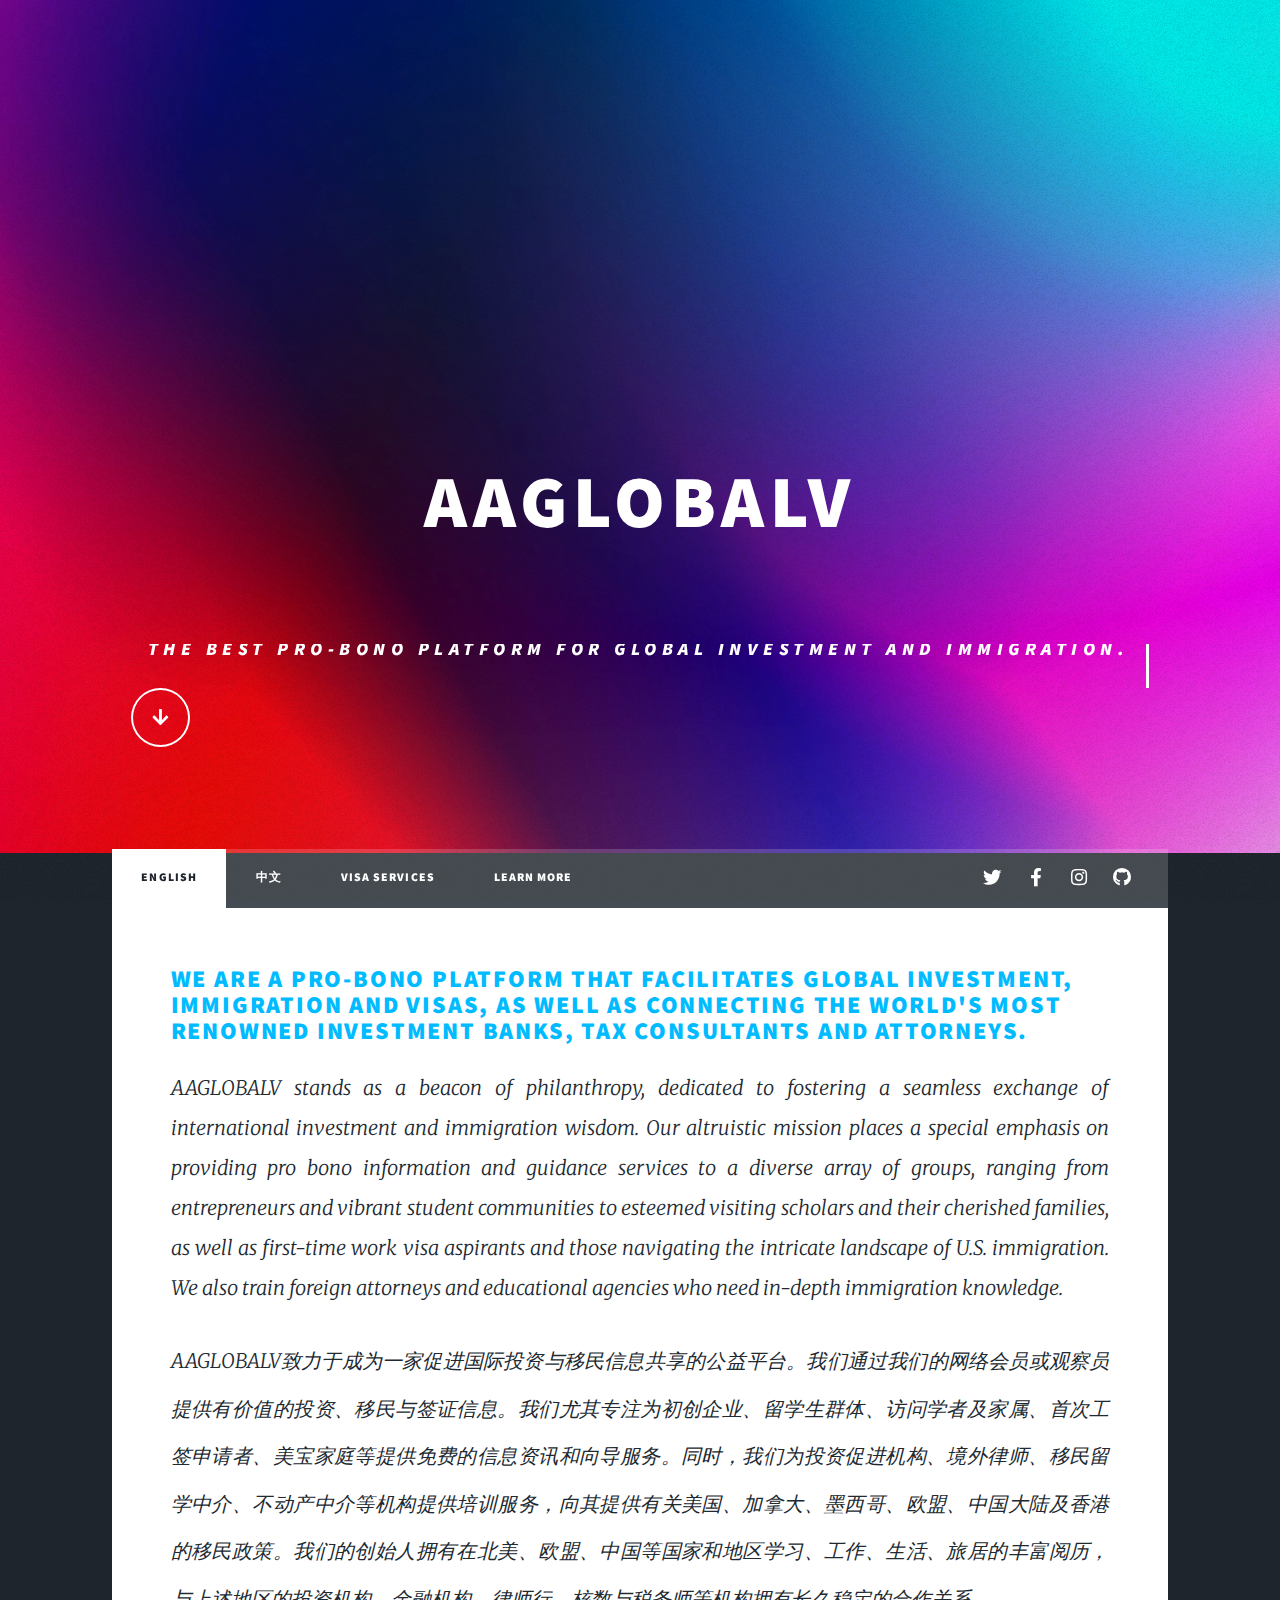
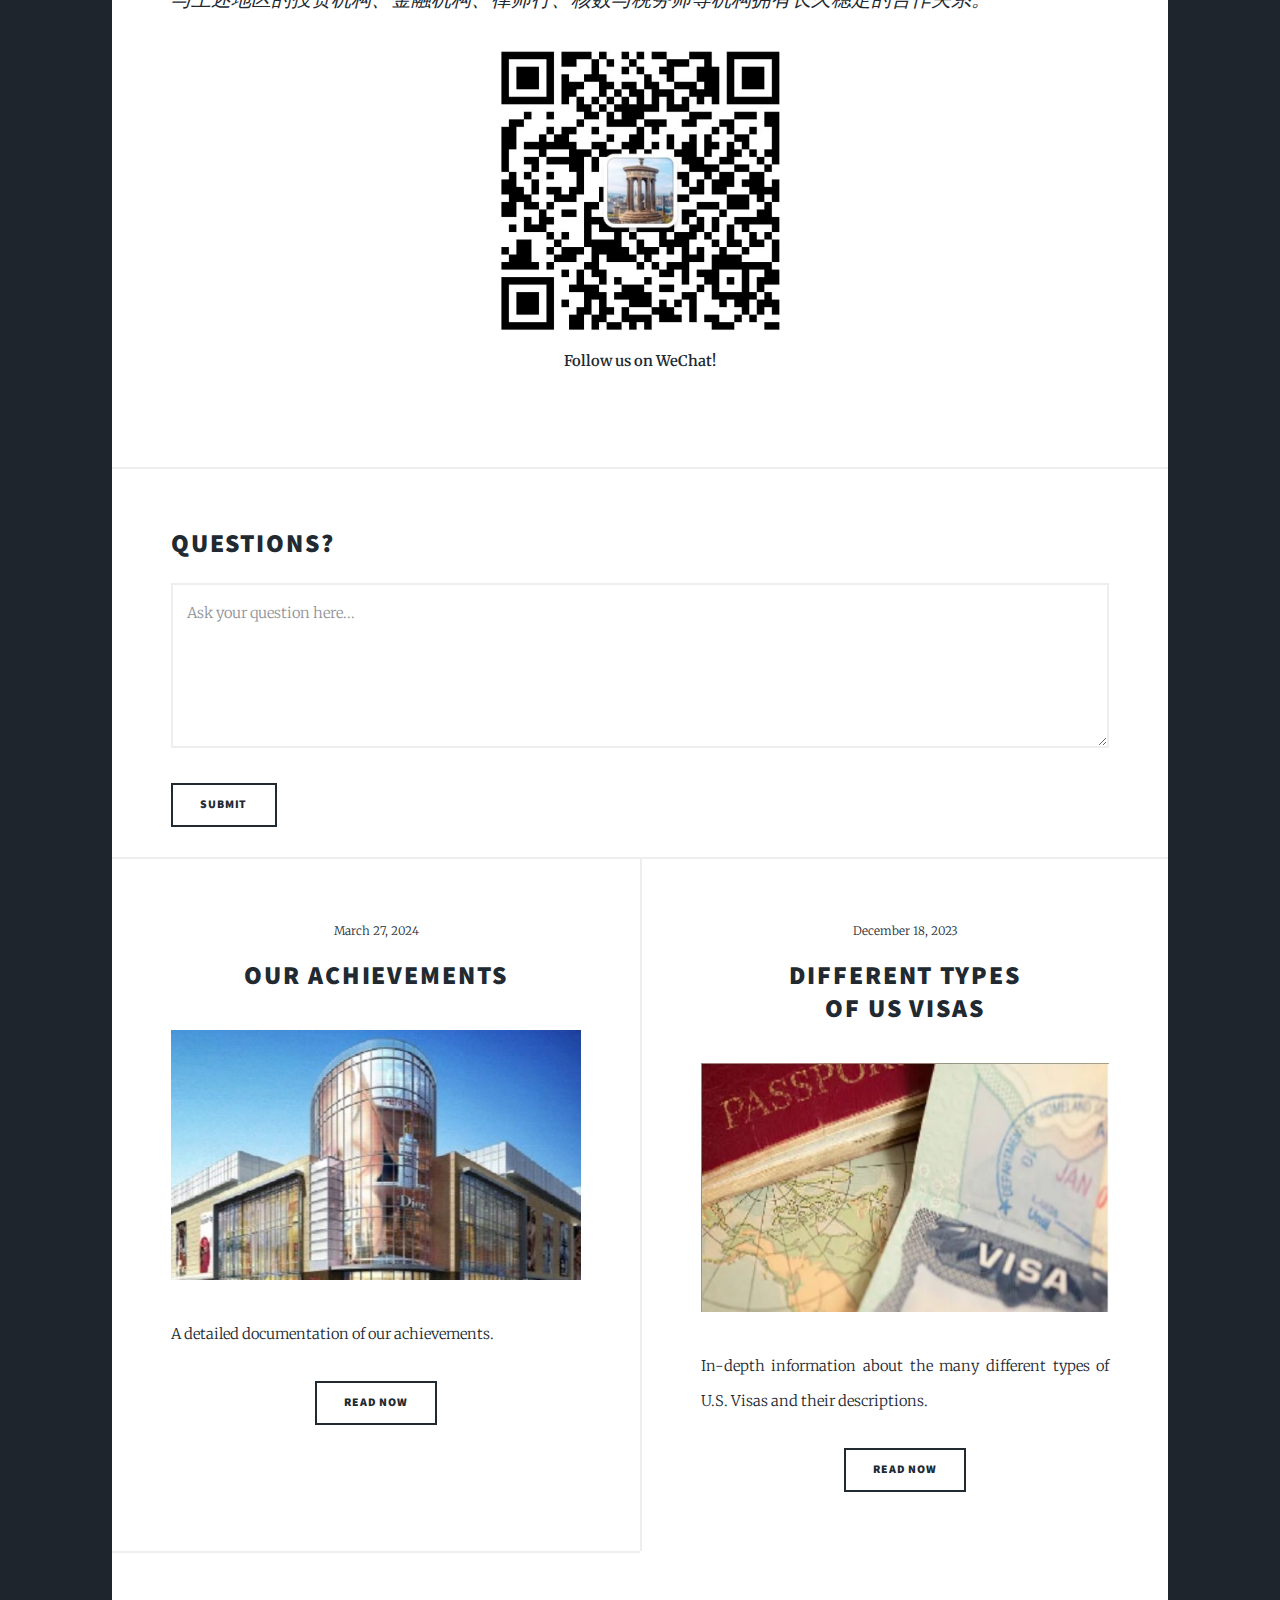
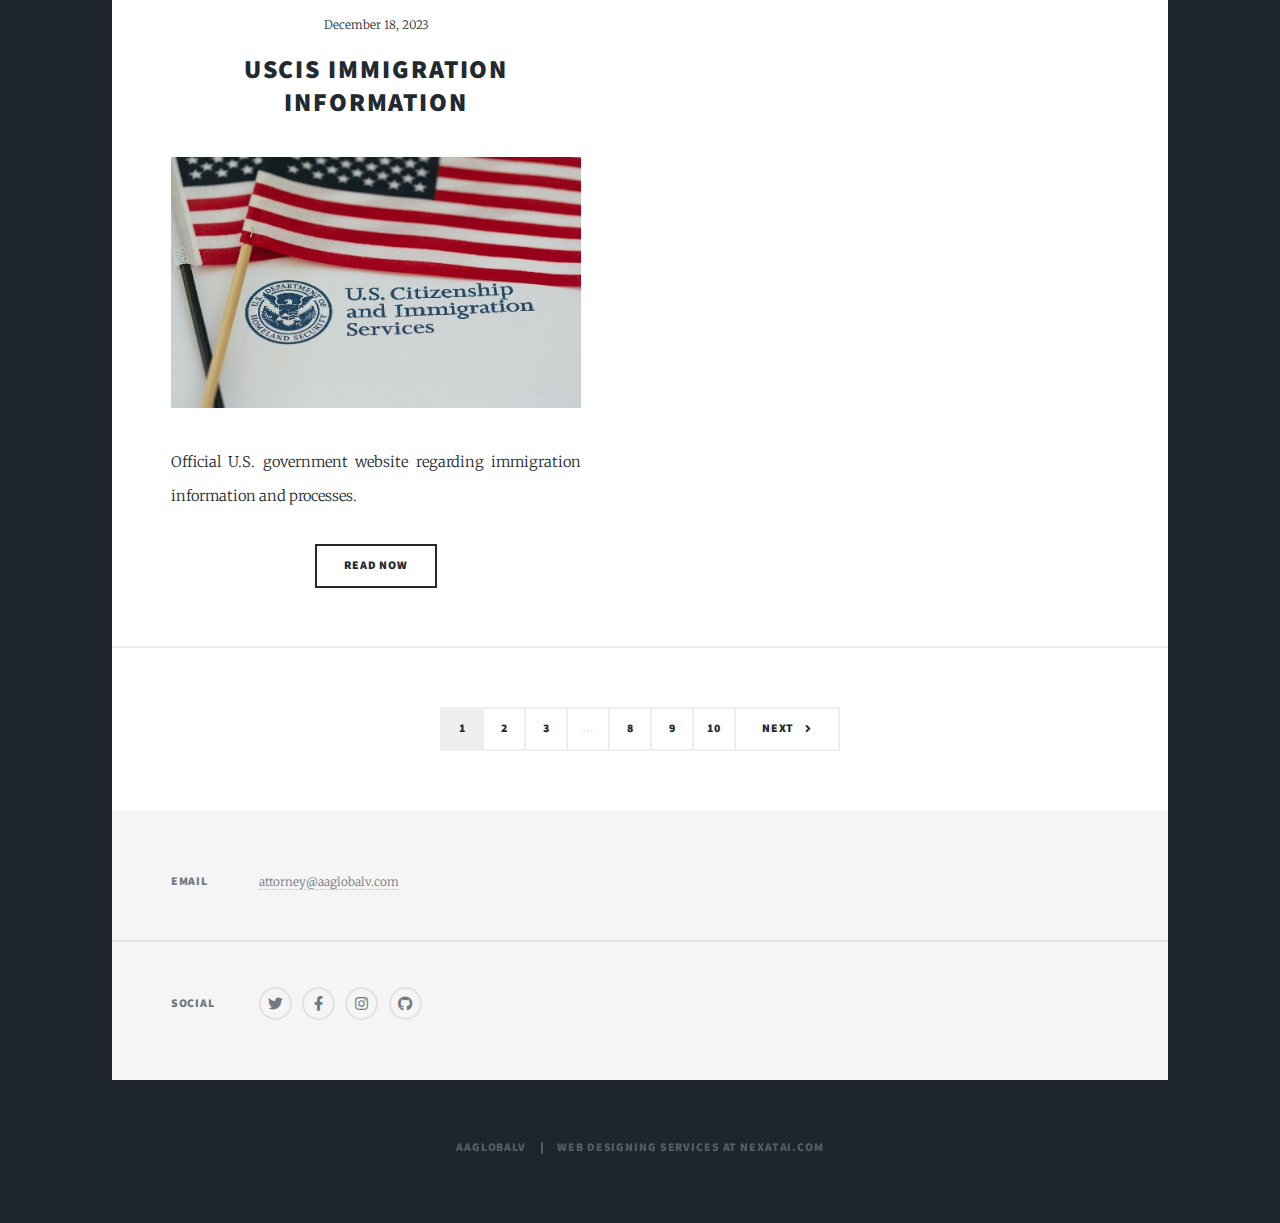
==== commit f868978f: "Update index.html" ====
--- a/index.html
+++ b/index.html
@@ -106,7 +106,7 @@
 									<a class="image fit"><img src="images/achievements.jpg" alt="" /></a>
 									<p style="font-size:7x">A detailed documentation of our achievements.</p>
 									<ul class="actions special">
-										<li><a href="https://www.bankbazaar.com/visa/types-of-us-visa.html" class="button">Read Now</a></li>
+										<li><a href="achievements.pdf" class="button">Read Now</a></li>
 									</ul>
 								</article>
 								<article>
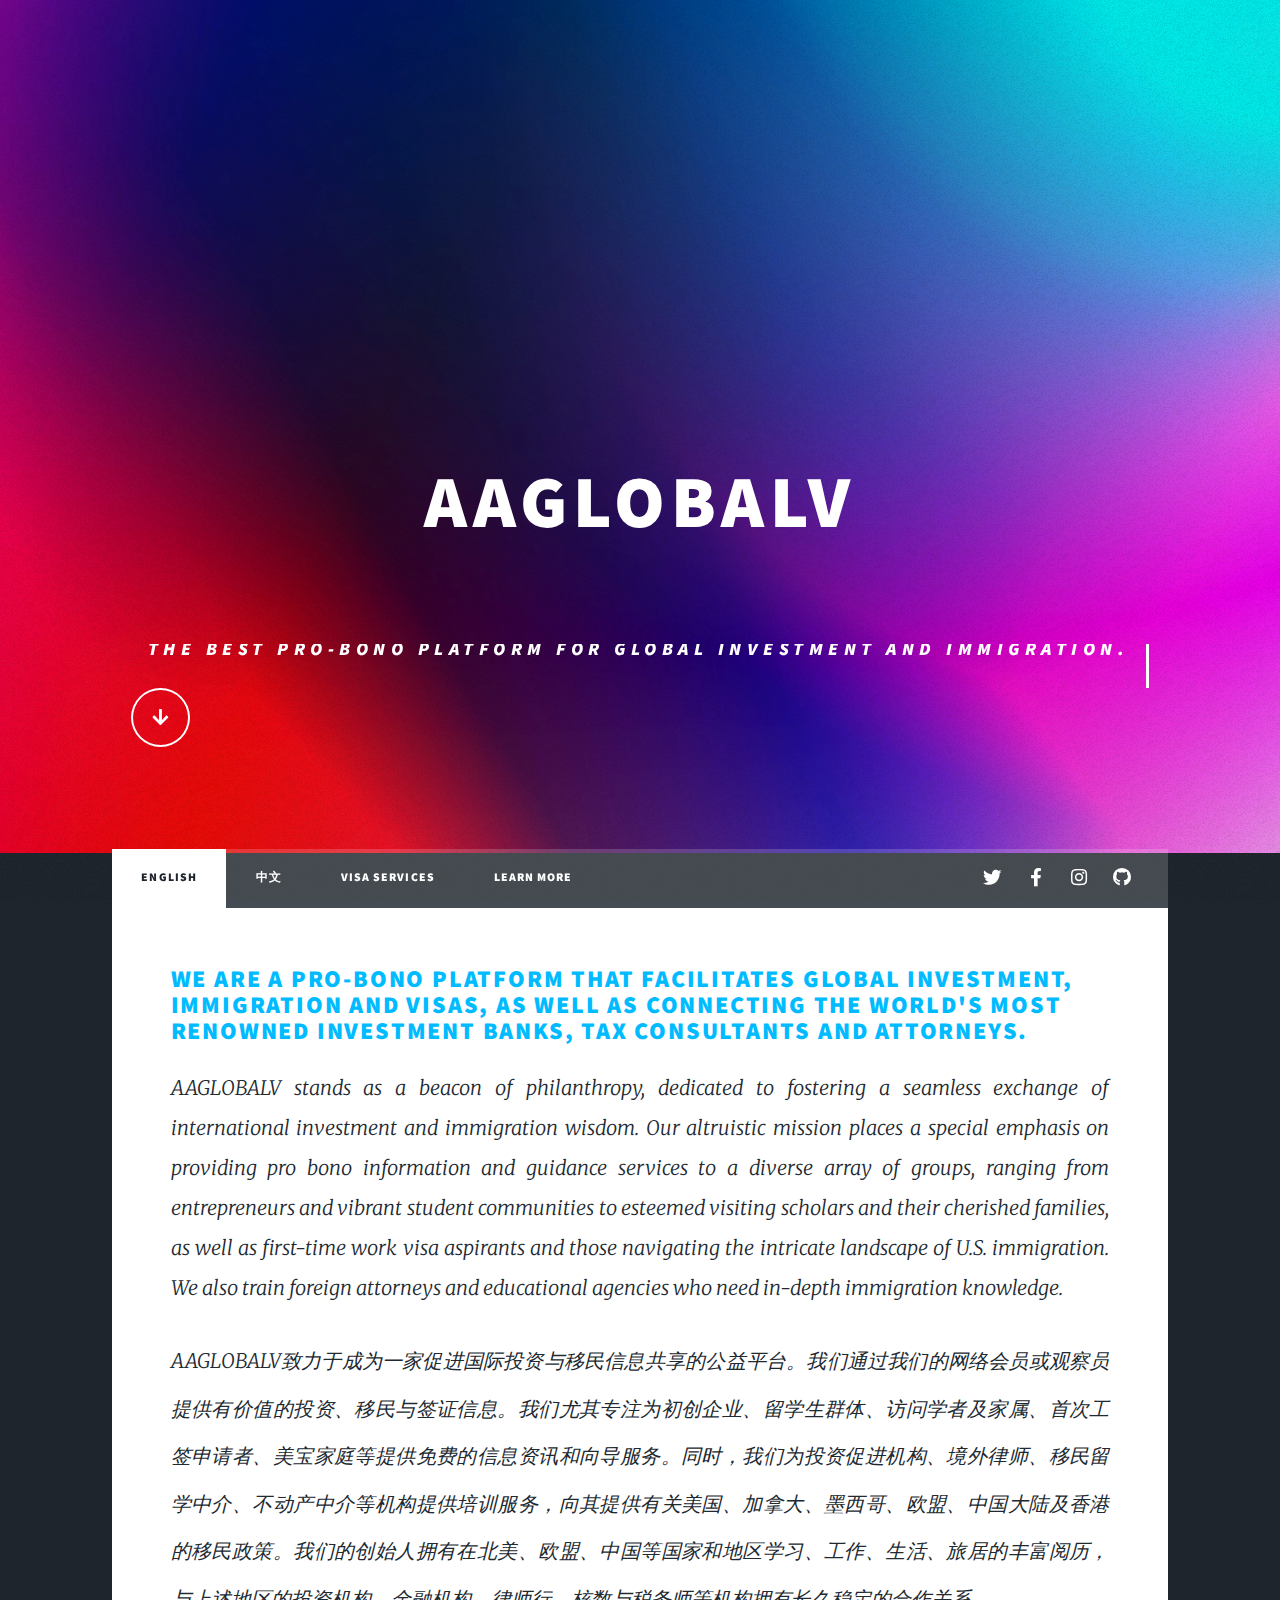
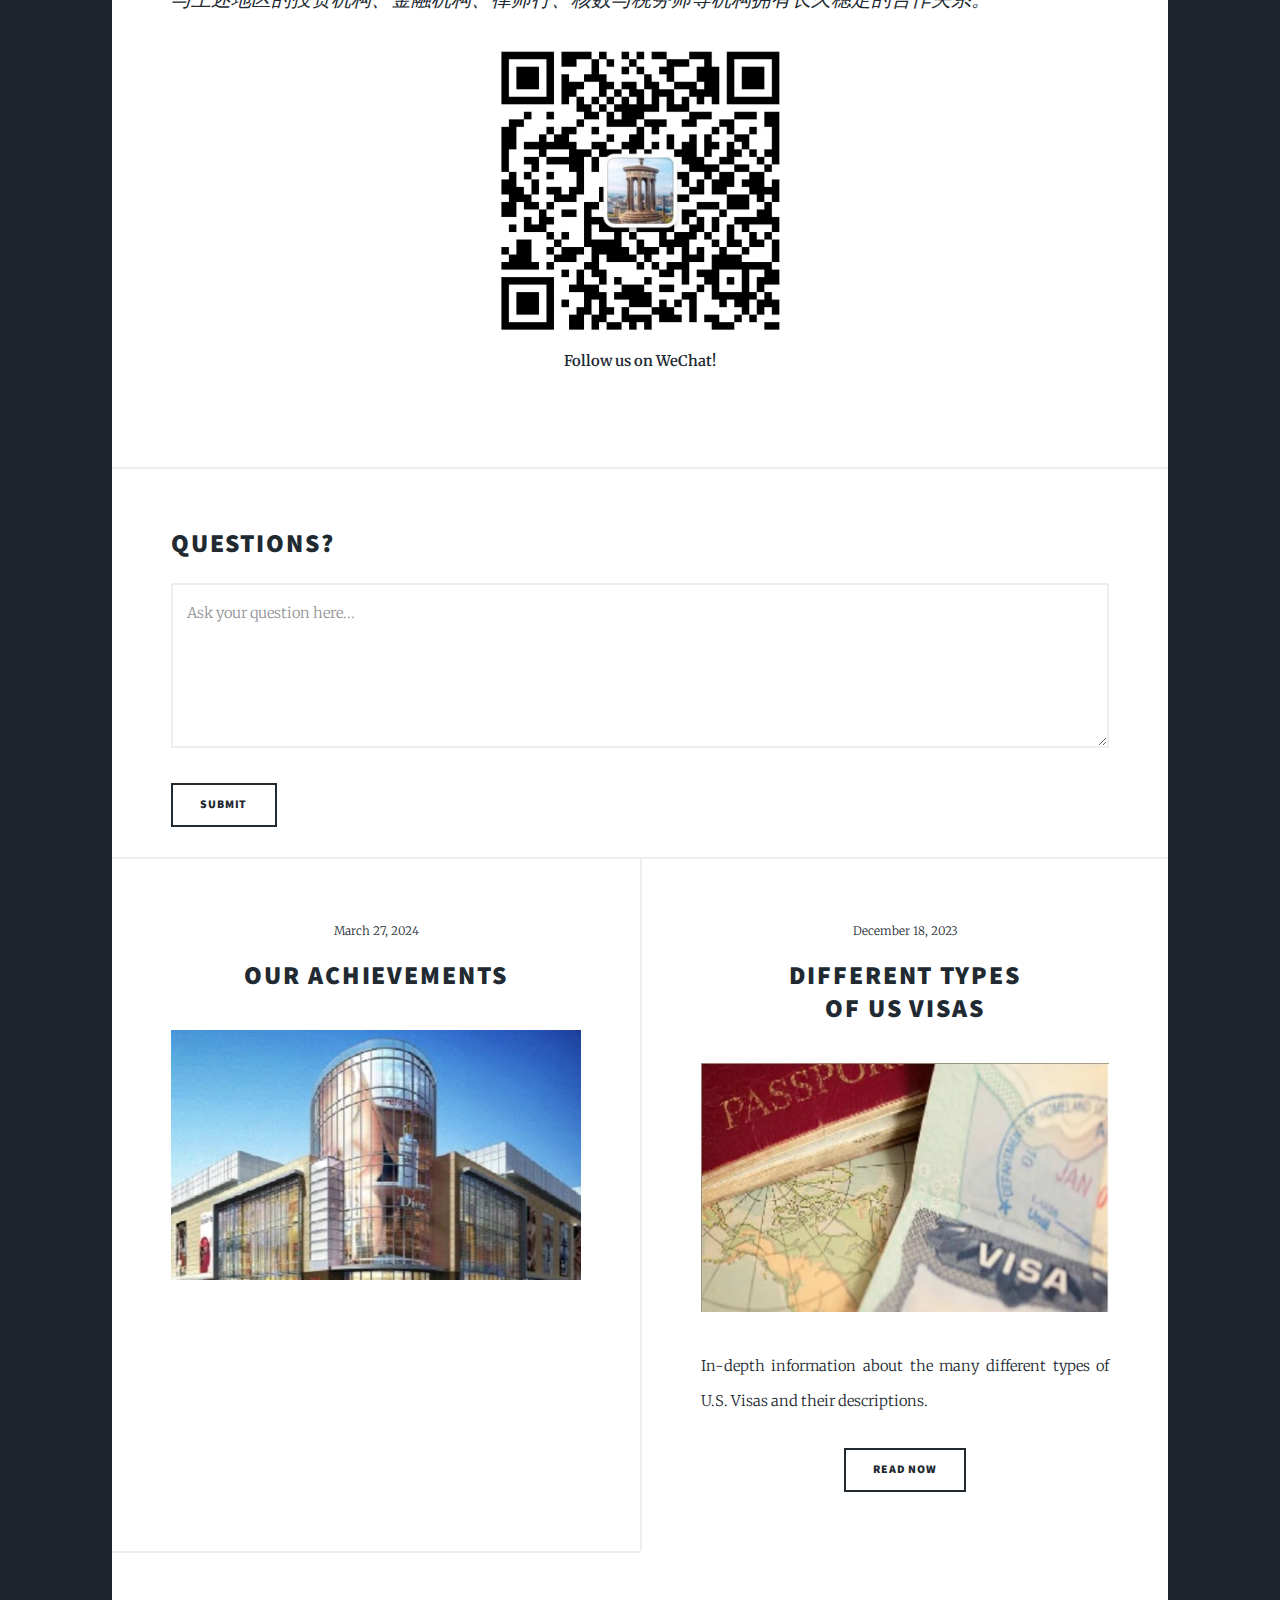
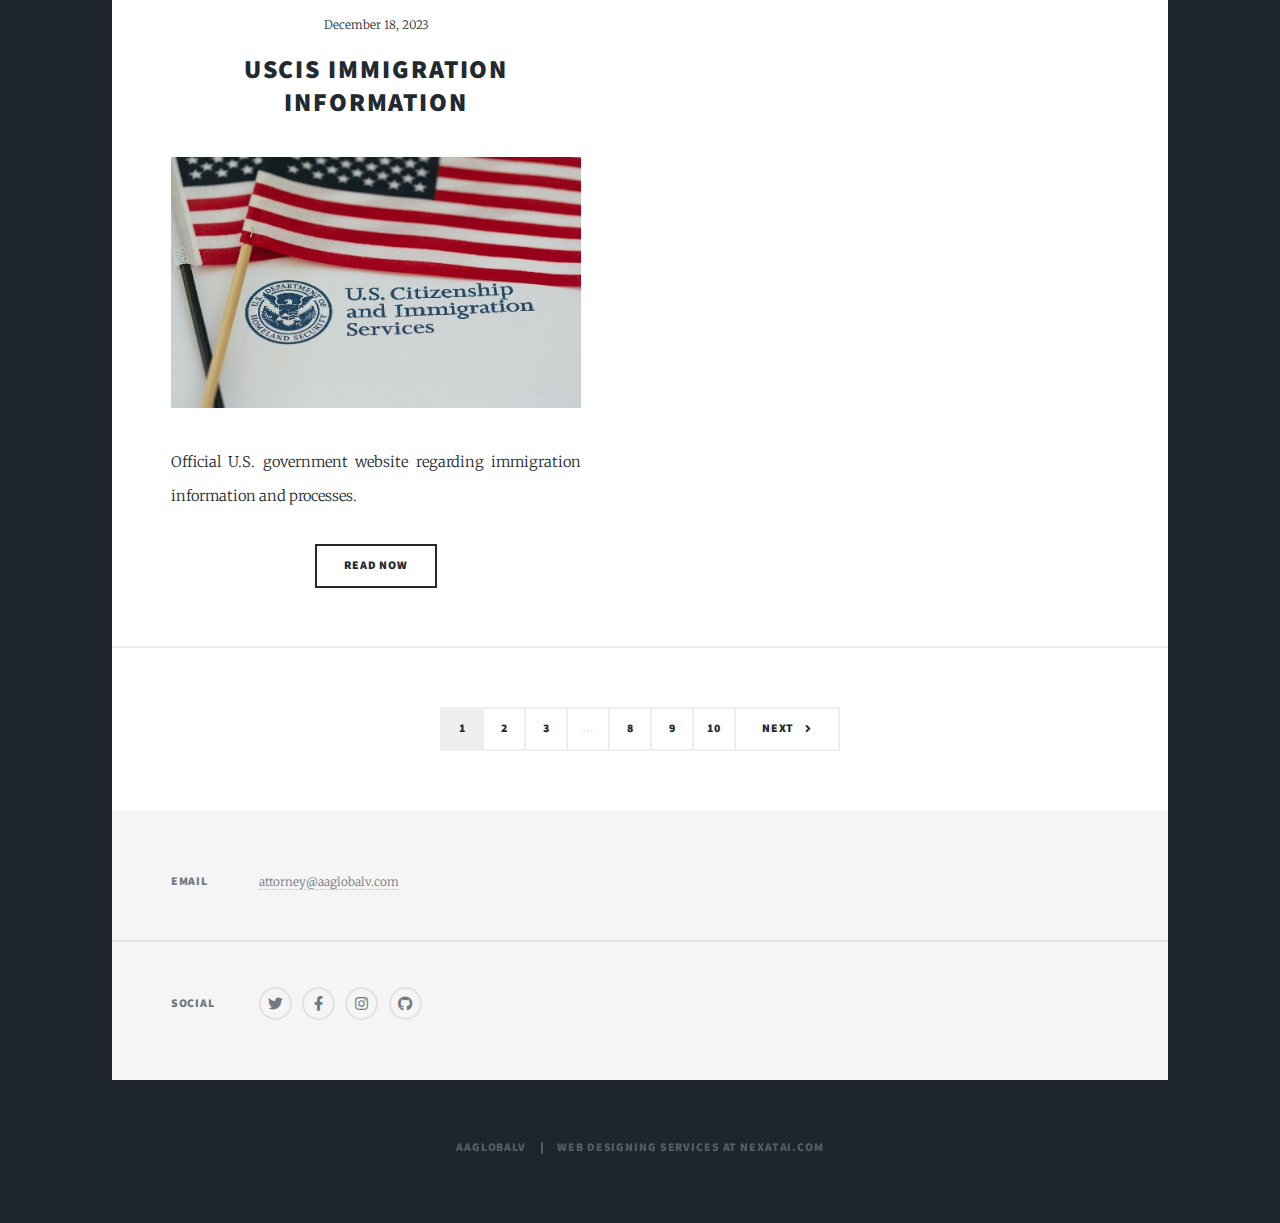
==== commit 10df94c8: "Update index.html" ====
--- a/index.html
+++ b/index.html
@@ -104,10 +104,6 @@
 										<h2><a href="info.pdf">Our Achievements</a></h2>
 									</header>
 									<a class="image fit"><img src="images/achievements.jpg" alt="" /></a>
-									<p style="font-size:7x">A detailed documentation of our achievements.</p>
-									<ul class="actions special">
-										<li><a href="achievements.pdf" class="button">Read Now</a></li>
-									</ul>
 								</article>
 								<article>
 									<header>
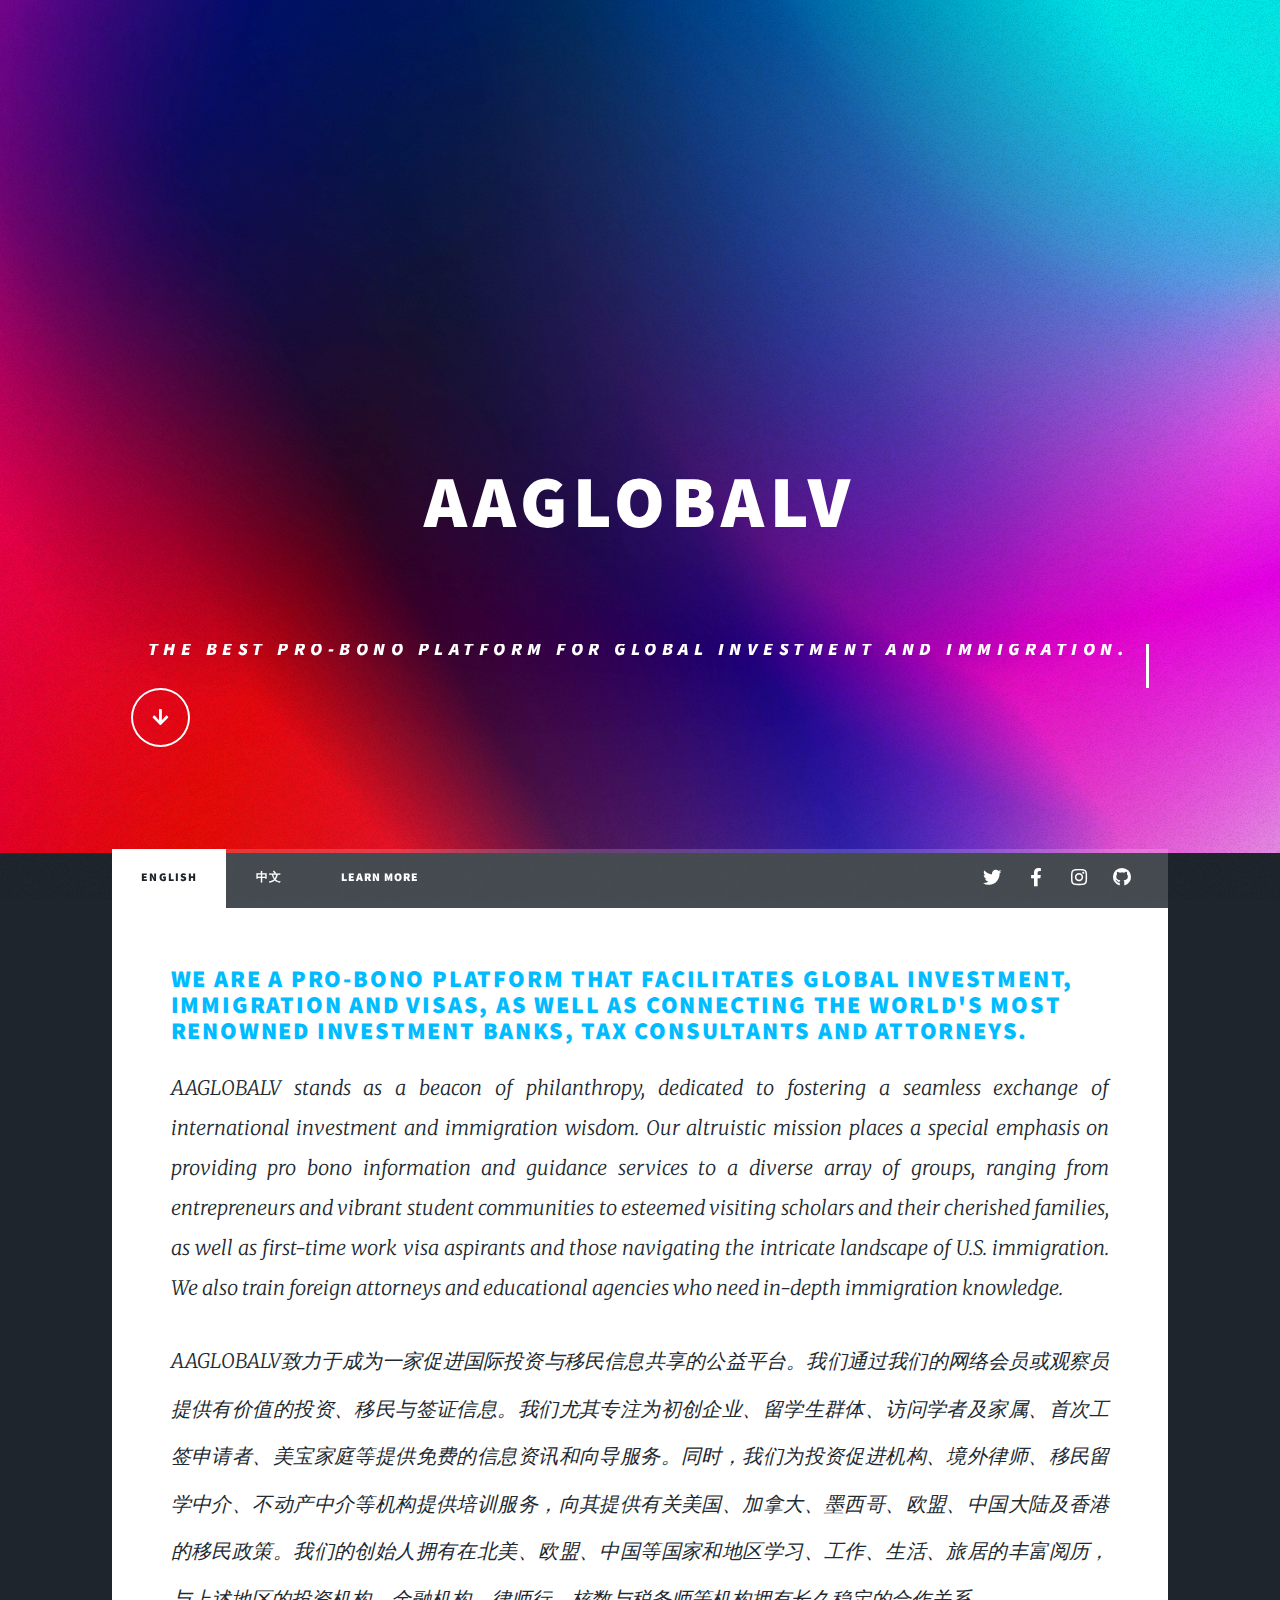
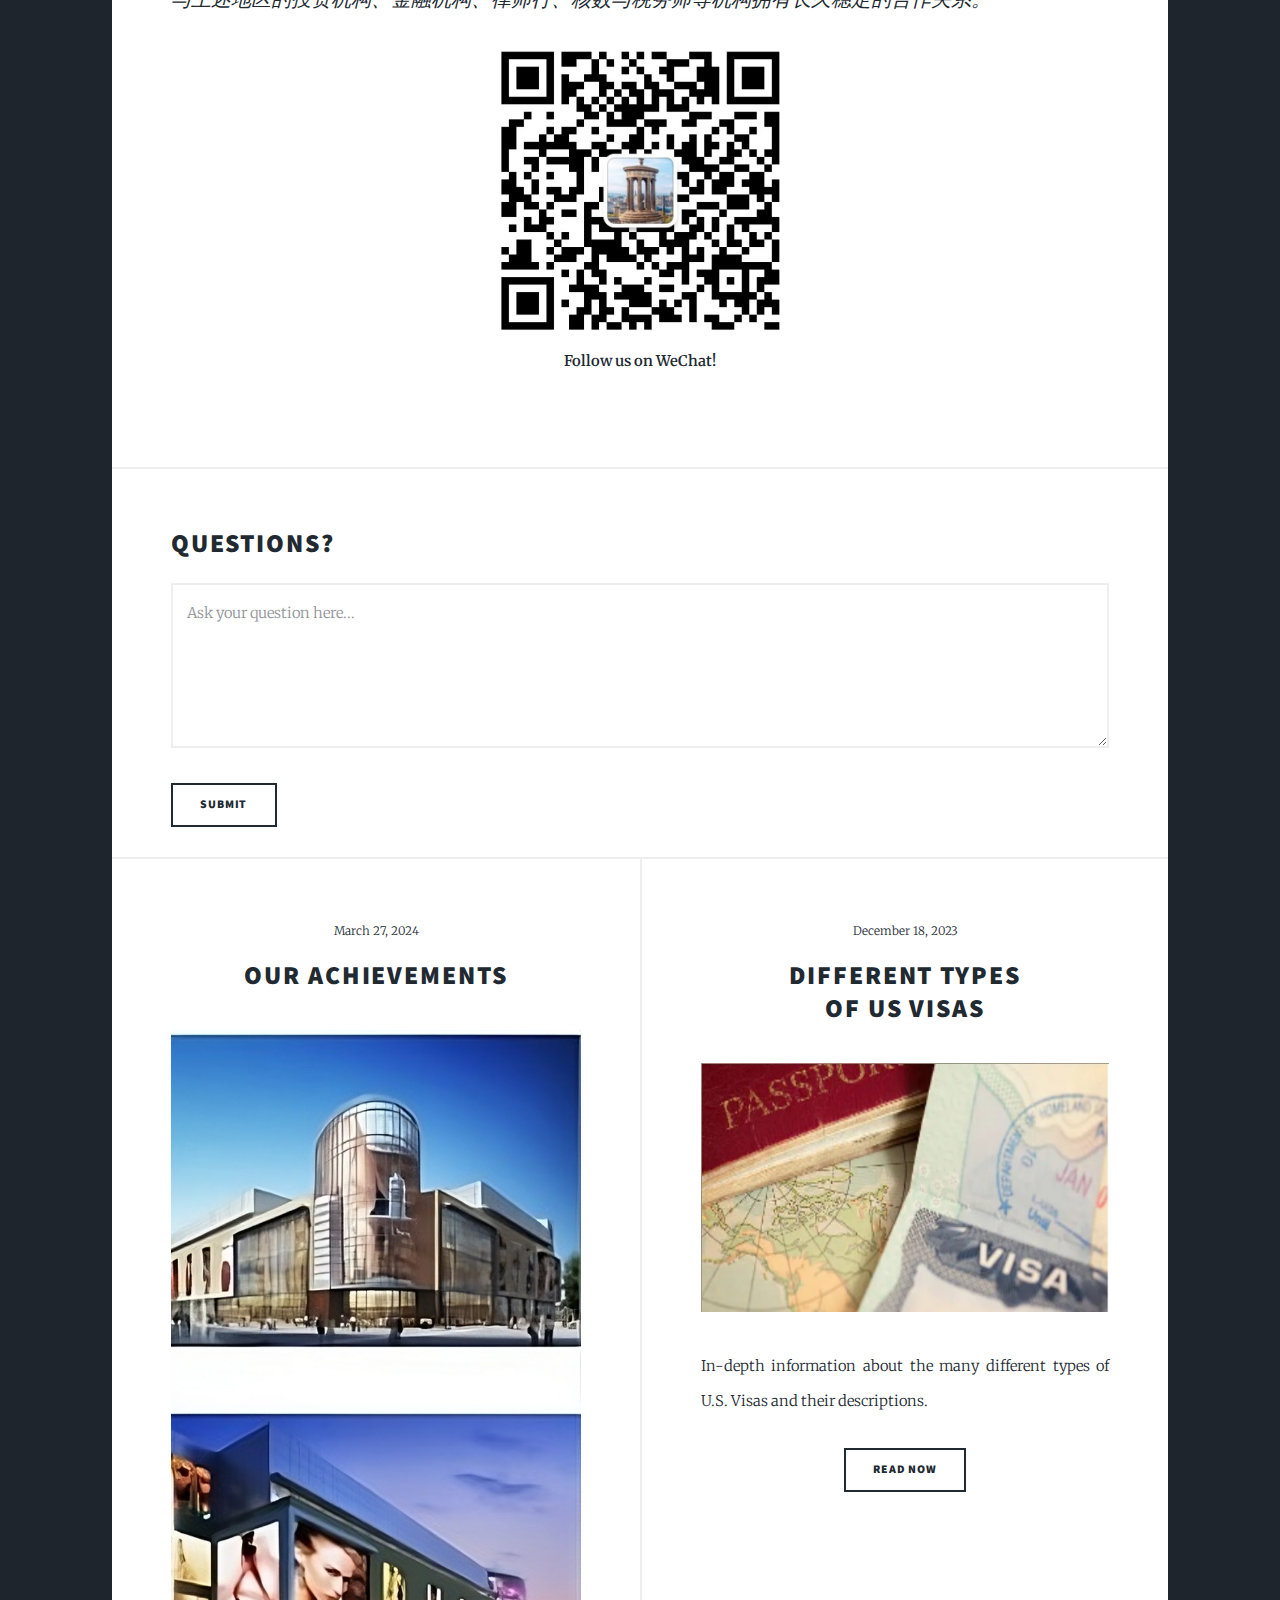
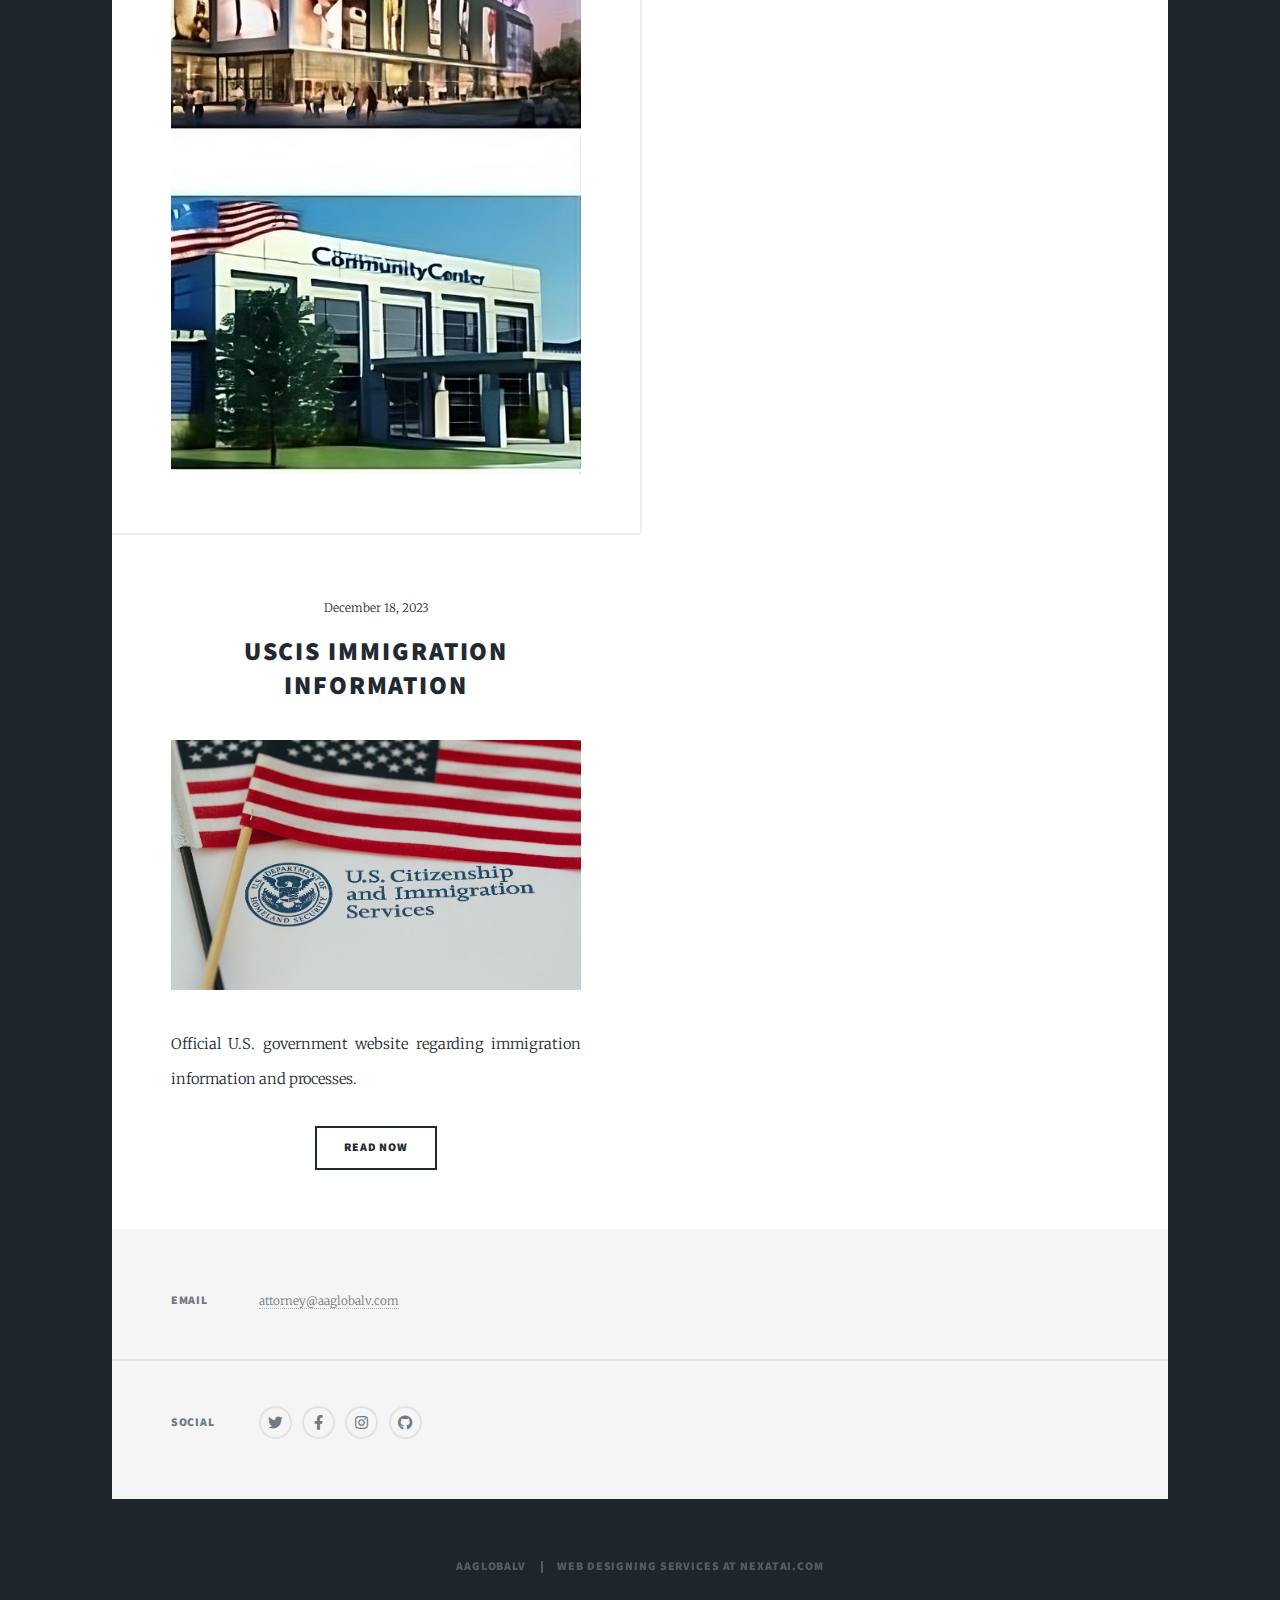
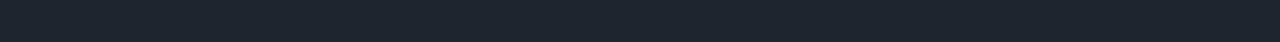
==== commit b1606e94: "Add files via upload" ====
--- a/index.html
+++ b/index.html
@@ -45,7 +45,6 @@
 						<ul class="links">
 							<li class="active"><a href="index.html">English</a></li>
 							<li><a href="index_chinese.html">中文</a></li>
-							<li><a href="generic.html">VISA Services</a></li>
 							<li><a href="elements.html">Learn More</a></li>
 						</ul>
 						<ul class="icons">
@@ -130,22 +129,6 @@
 									</ul>
 								</article>
 							</section>
-
-						<!-- Footer -->
-							<footer>
-								<div class="pagination">
-									<!--<a href="#" class="previous">Prev</a>-->
-									<a href="#" class="page active">1</a>
-									<a href="#" class="page">2</a>
-									<a href="#" class="page">3</a>
-									<span class="extra">&hellip;</span>
-									<a href="#" class="page">8</a>
-									<a href="#" class="page">9</a>
-									<a href="#" class="page">10</a>
-									<a href="#" class="next">Next</a>
-								</div>
-							</footer>
-
 					</div>
 
 				<!-- Footer -->
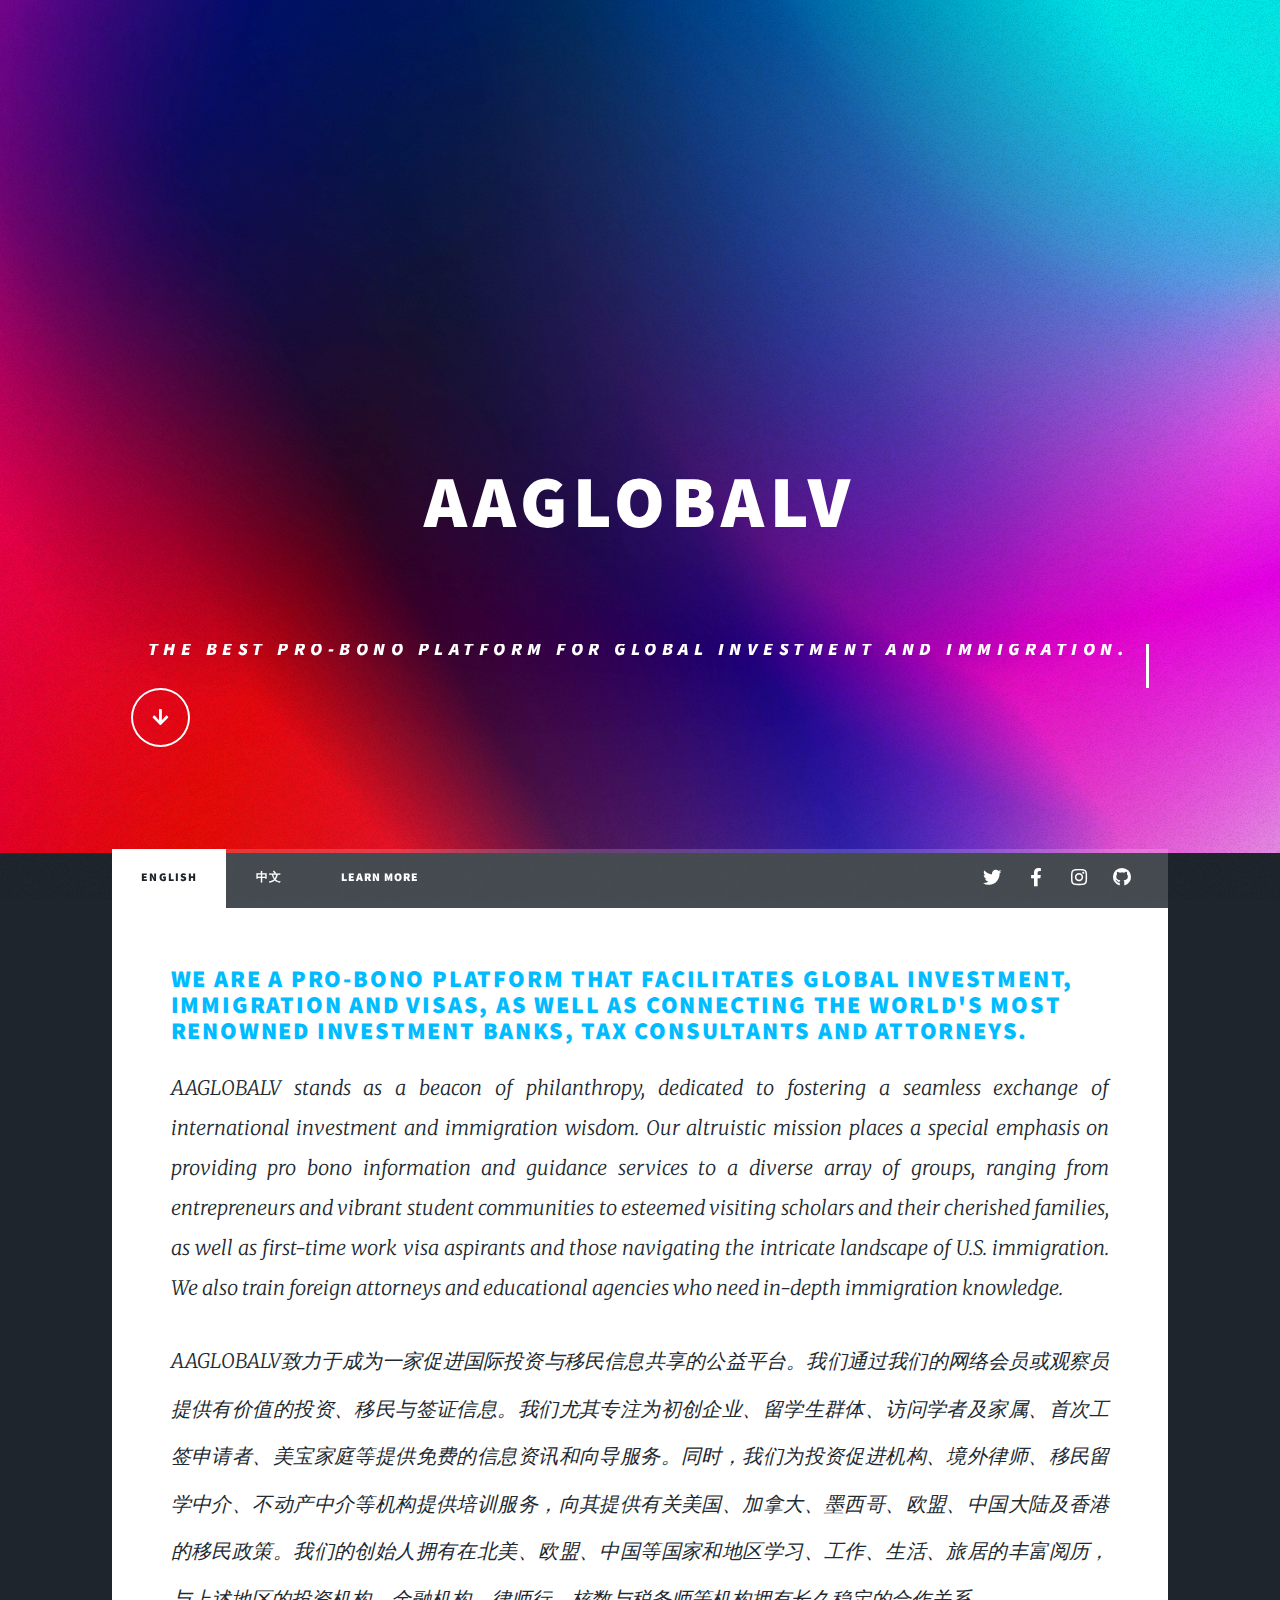
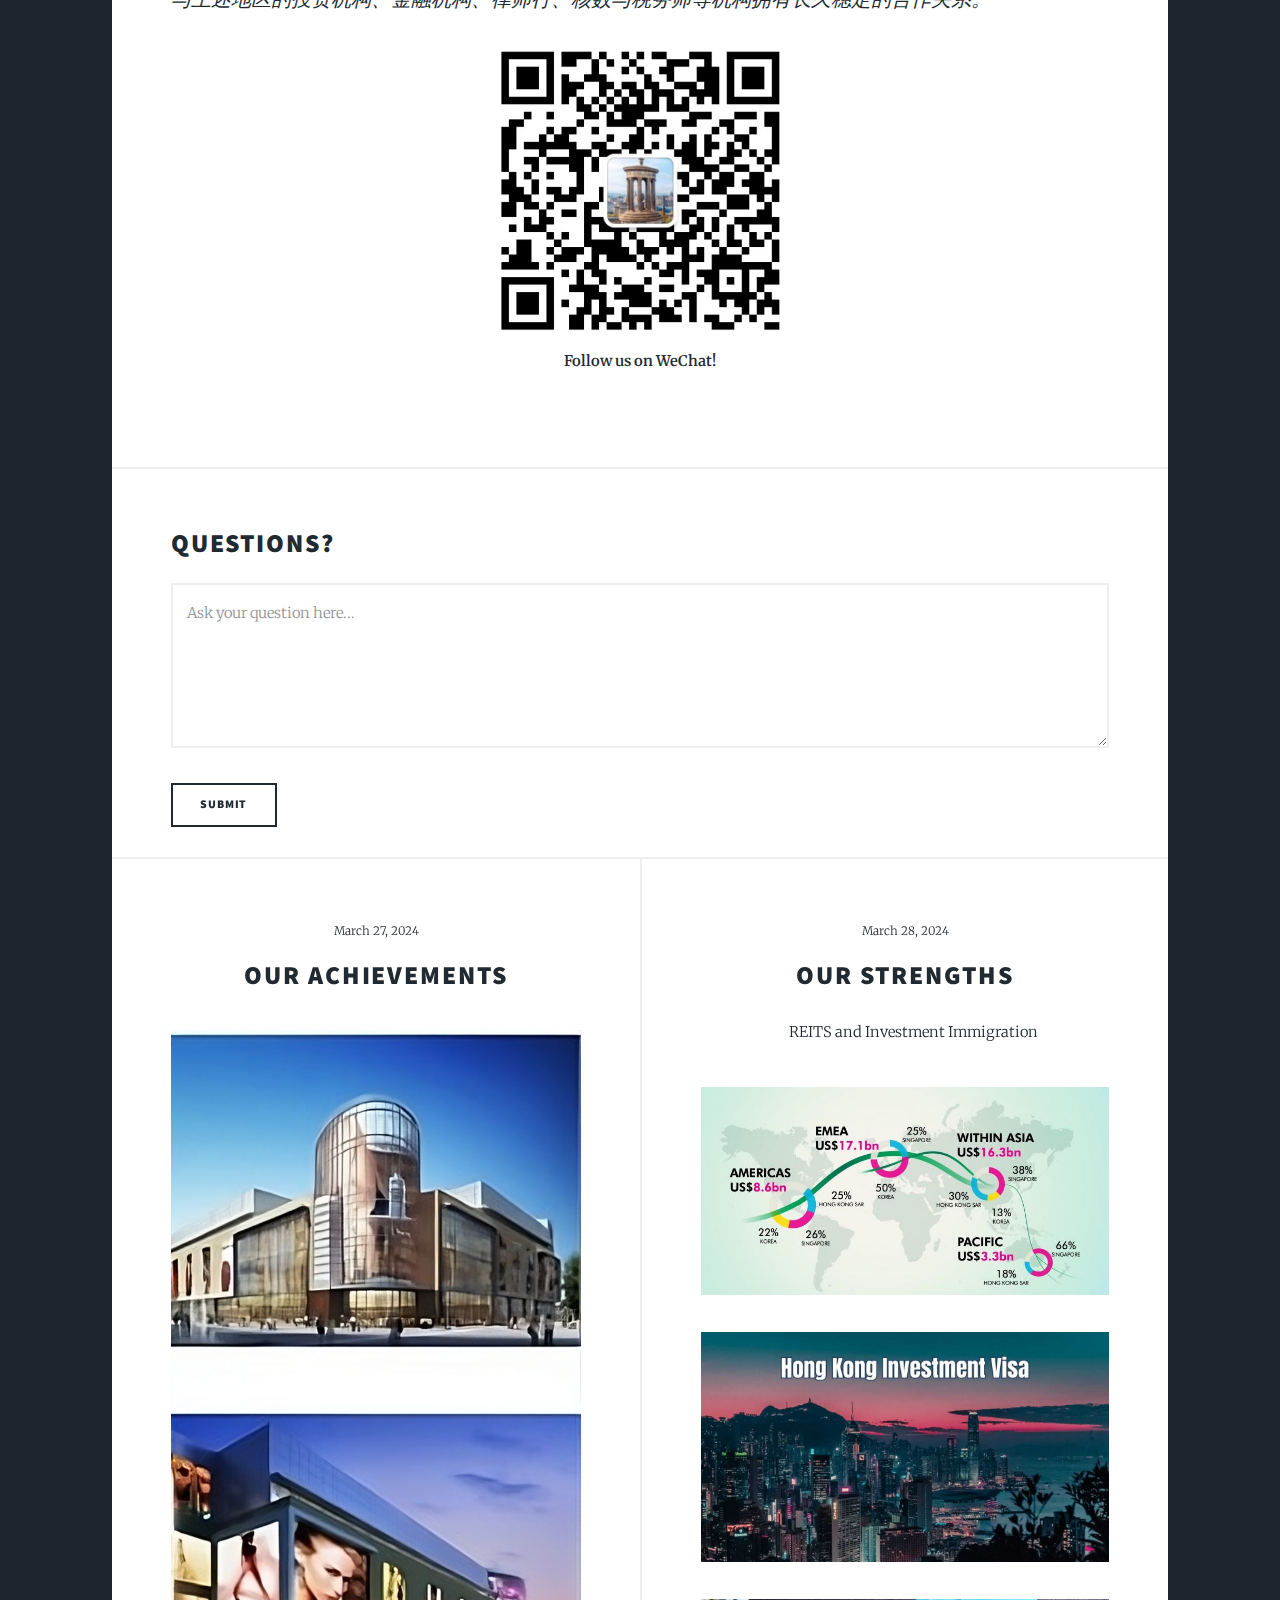
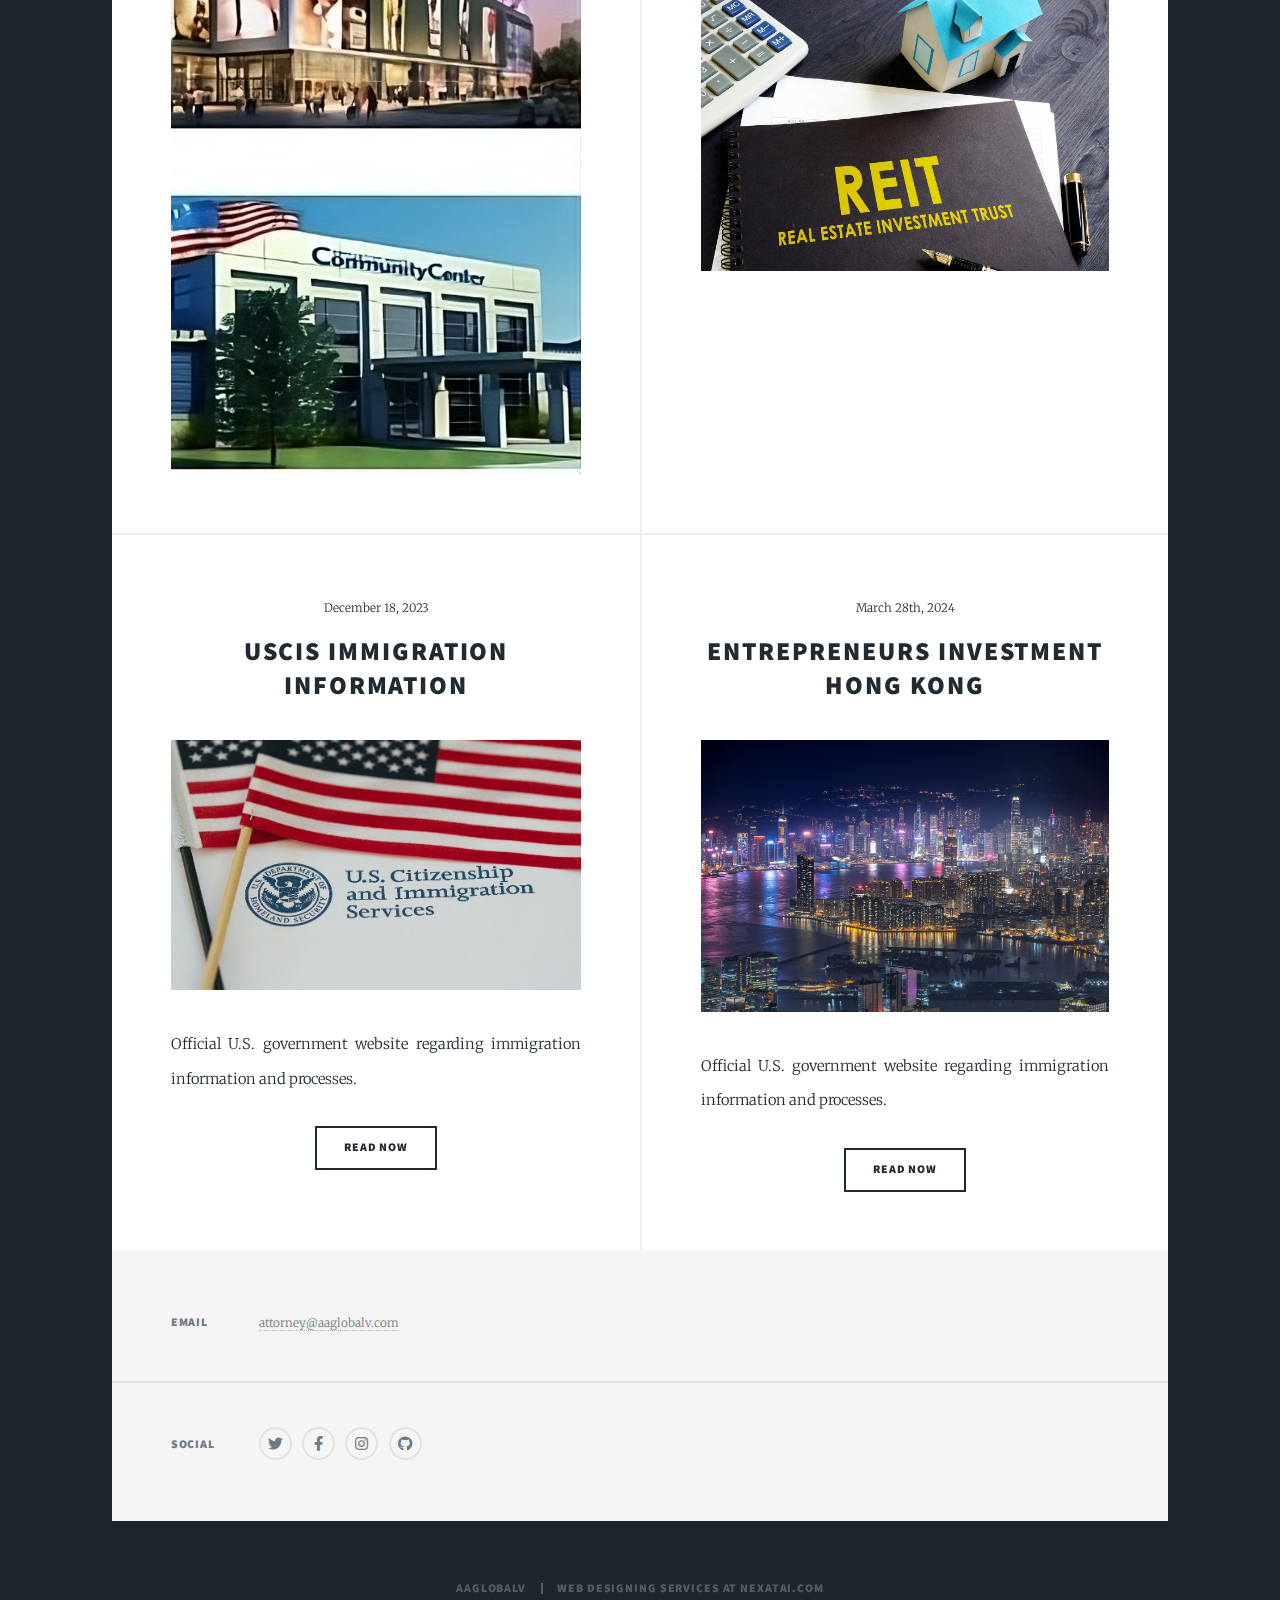
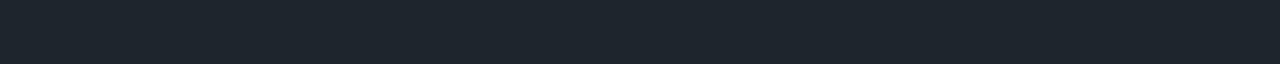
==== commit 28486d07: "Add files via upload" ====
--- a/index.html
+++ b/index.html
@@ -106,15 +106,13 @@
 								</article>
 								<article>
 									<header>
-										<span class="date">December 18, 2023</span>
-										<h2><a href="https://www.bankbazaar.com/visa/types-of-us-visa.html">Different types<br />
-										of US Visas</a></h2>
+										<span class="date">March 28, 2024</span>
+										<h2><a href="#"></a>Our Strengths</h2>
 									</header>
-									<a class="image fit"><img src="images/pic02.jpg" alt="" /></a>
-									<p style="font-size:7x">In-depth information about the many different types of U.S. Visas and their descriptions.</p>
-									<ul class="actions special">
-										<li><a href="https://www.bankbazaar.com/visa/types-of-us-visa.html" class="button">Read Now</a></li>
-									</ul>
+									<p style="font-size:7x">⠀⠀⠀⠀⠀⠀⠀⠀REITS and Investment Immigration</p>
+									<a class="image fit"><img src="images/global trade.jpg" alt="" /></a>
+									<a class="image fit"><img src="images/Hong-Kong-Investment-Visa-feature-image.jpg" alt="" /></a>
+									<a class="image fit"><img src="images/REITs.jpg" alt="" /></a>
 								</article>
 								<article>
 									<header>
@@ -126,6 +124,18 @@
 									<p style="font-size:7x">Official U.S. government website regarding immigration information and processes.</p>
 									<ul class="actions special">
 										<li><a href="https://www.uscis.gov/" class="button">Read Now</a></li>
+									</ul>
+								</article>
+								<article>
+									<header>
+										<span class="date">March 28th, 2024</span>
+										<h2><a href="https://www.immd.gov.hk/eng/services/visas/investment.html">Entrepreneurs Investment<br />
+										Hong Kong</a></h2>
+									</header>
+									<a href="#" class="image fit"><img src="images/hongkongimage.jpg" alt="" /></a>
+									<p style="font-size:7x">Official U.S. government website regarding immigration information and processes.</p>
+									<ul class="actions special">
+										<li><a href="https://www.immd.gov.hk/eng/services/visas/investment.html" class="button">Read Now</a></li>
 									</ul>
 								</article>
 							</section>
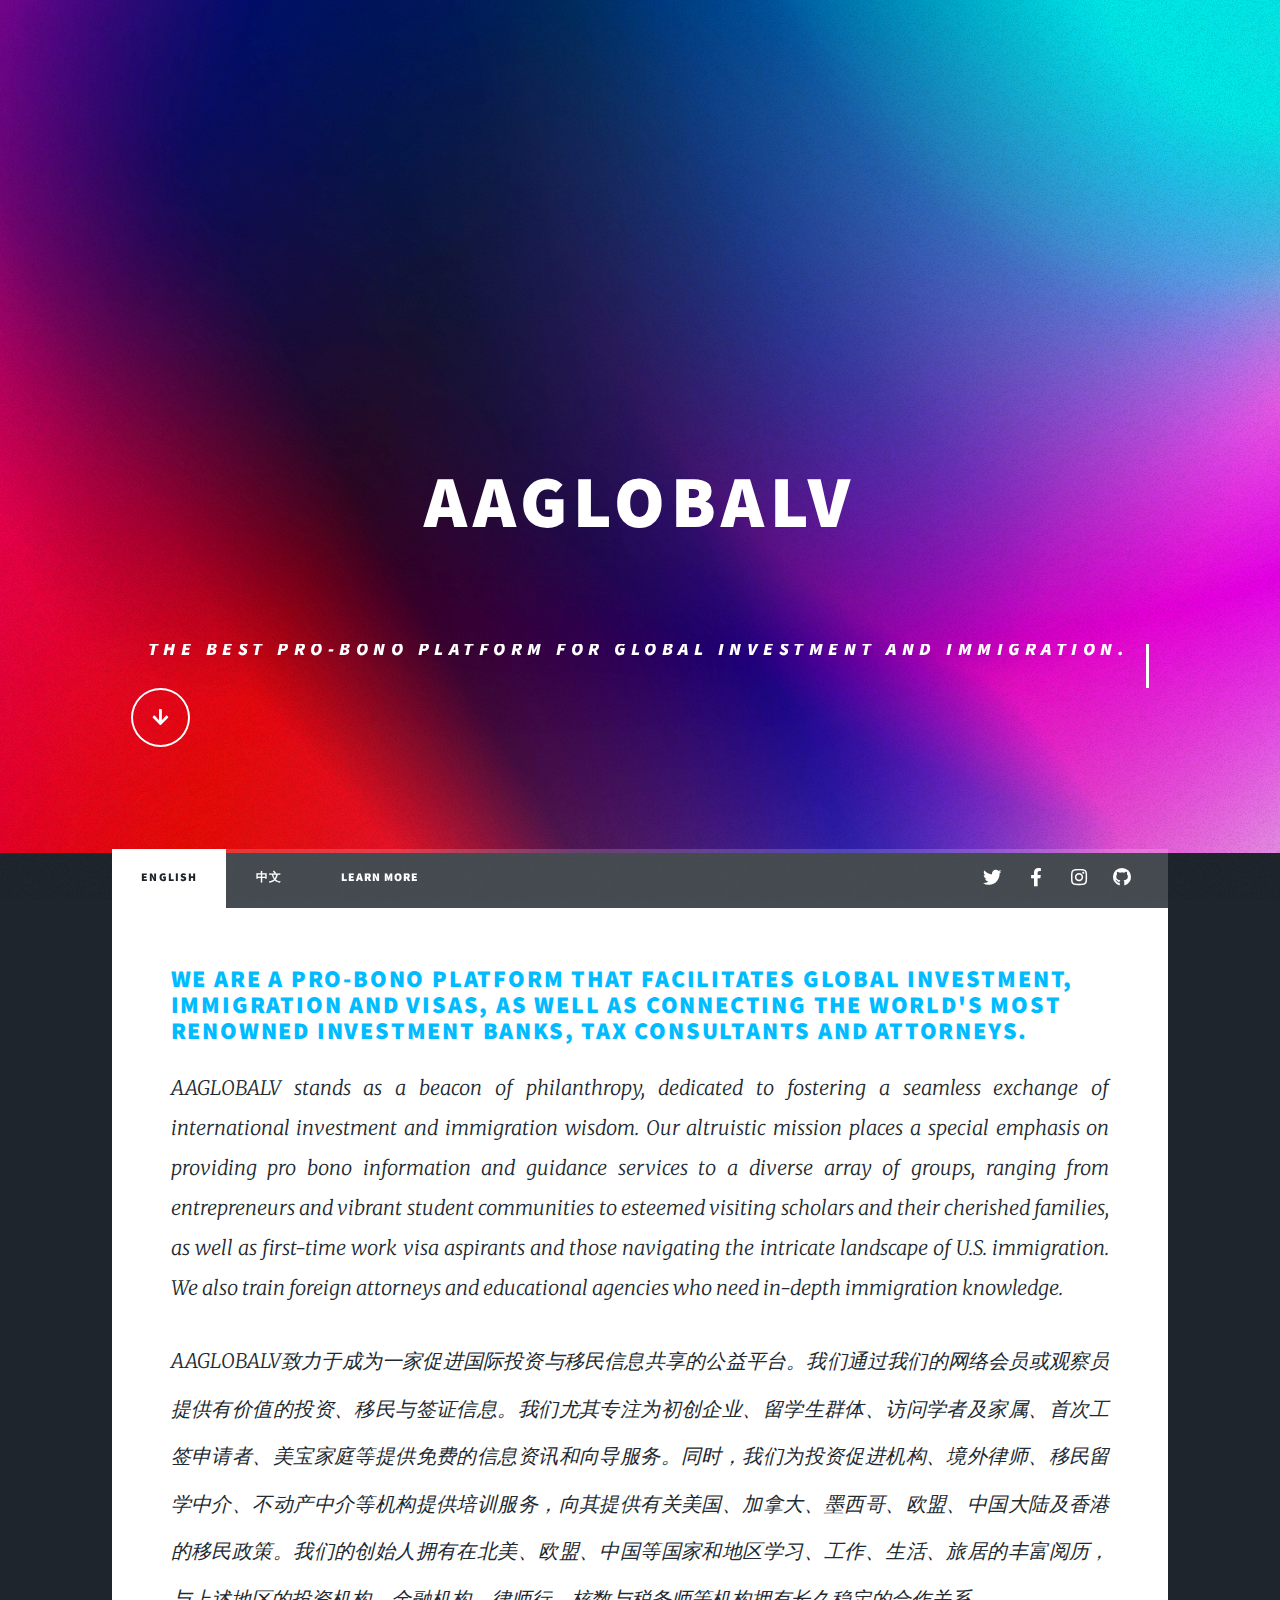
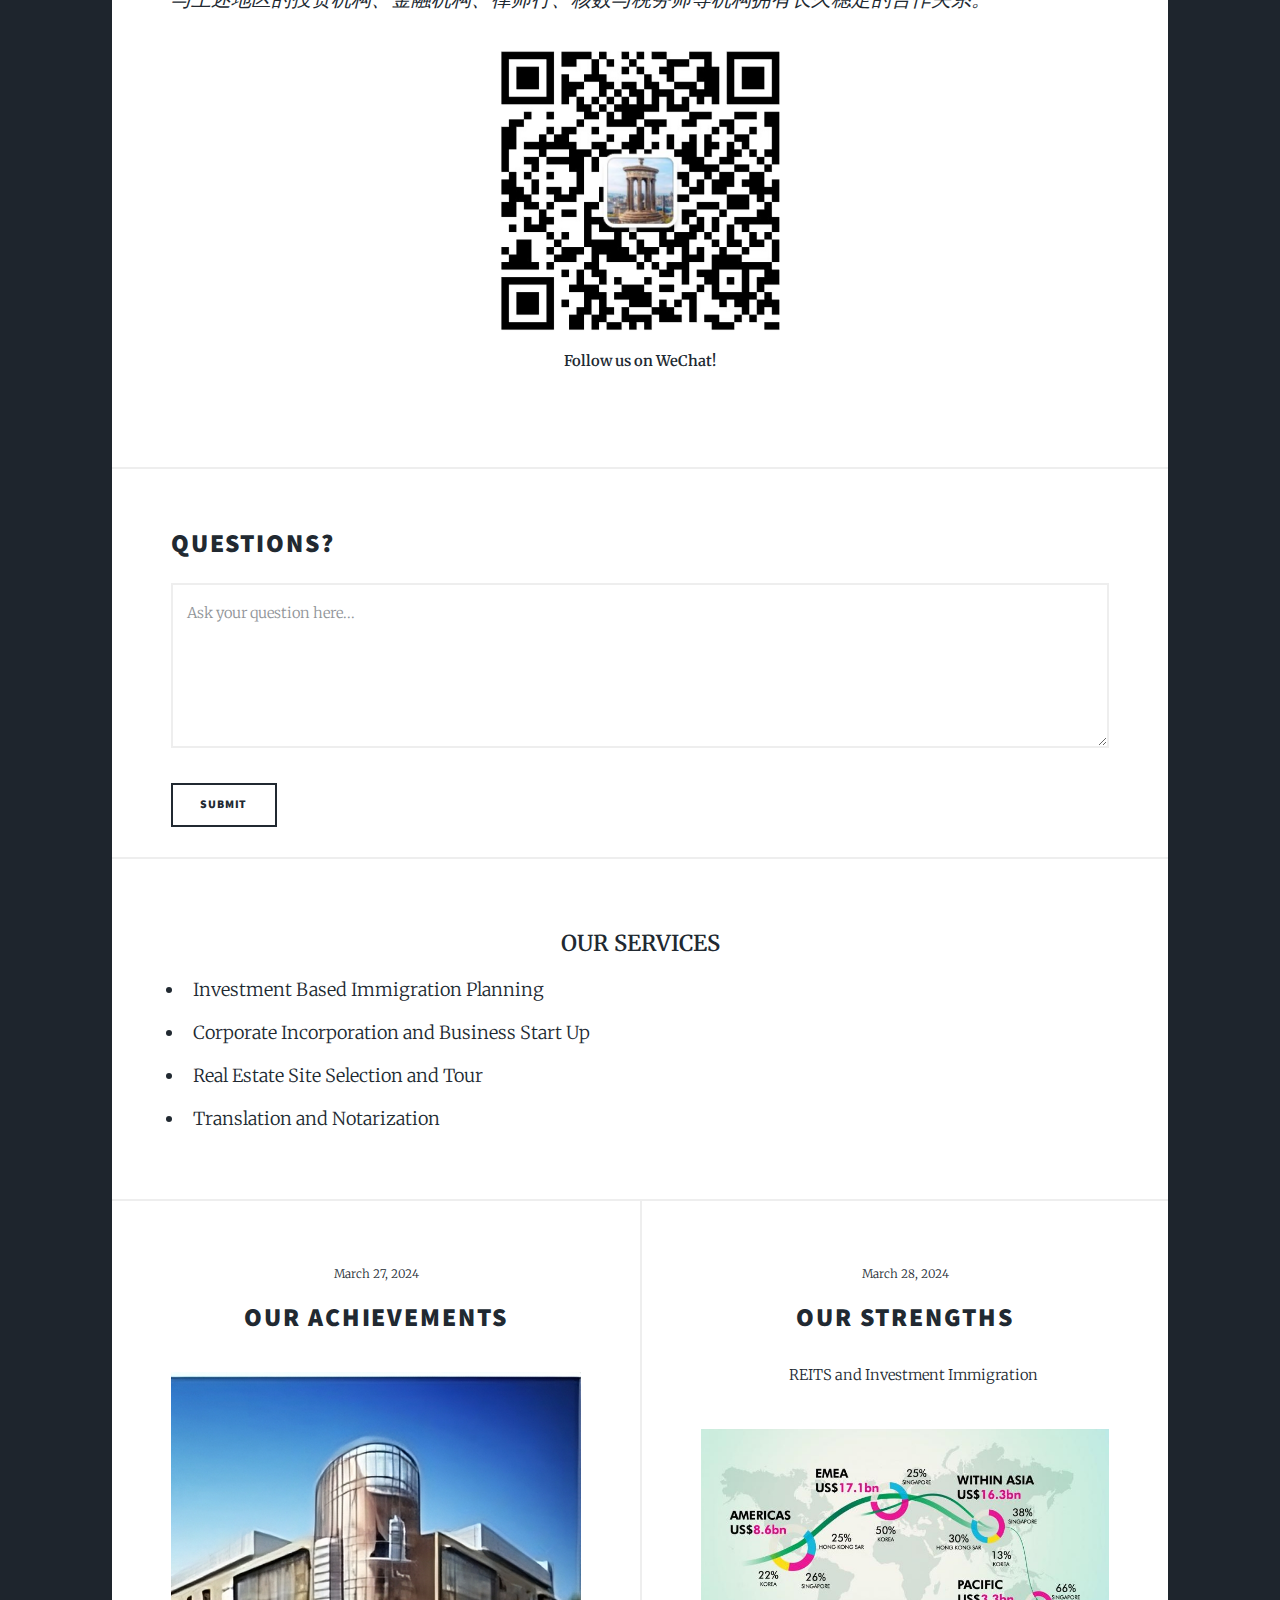
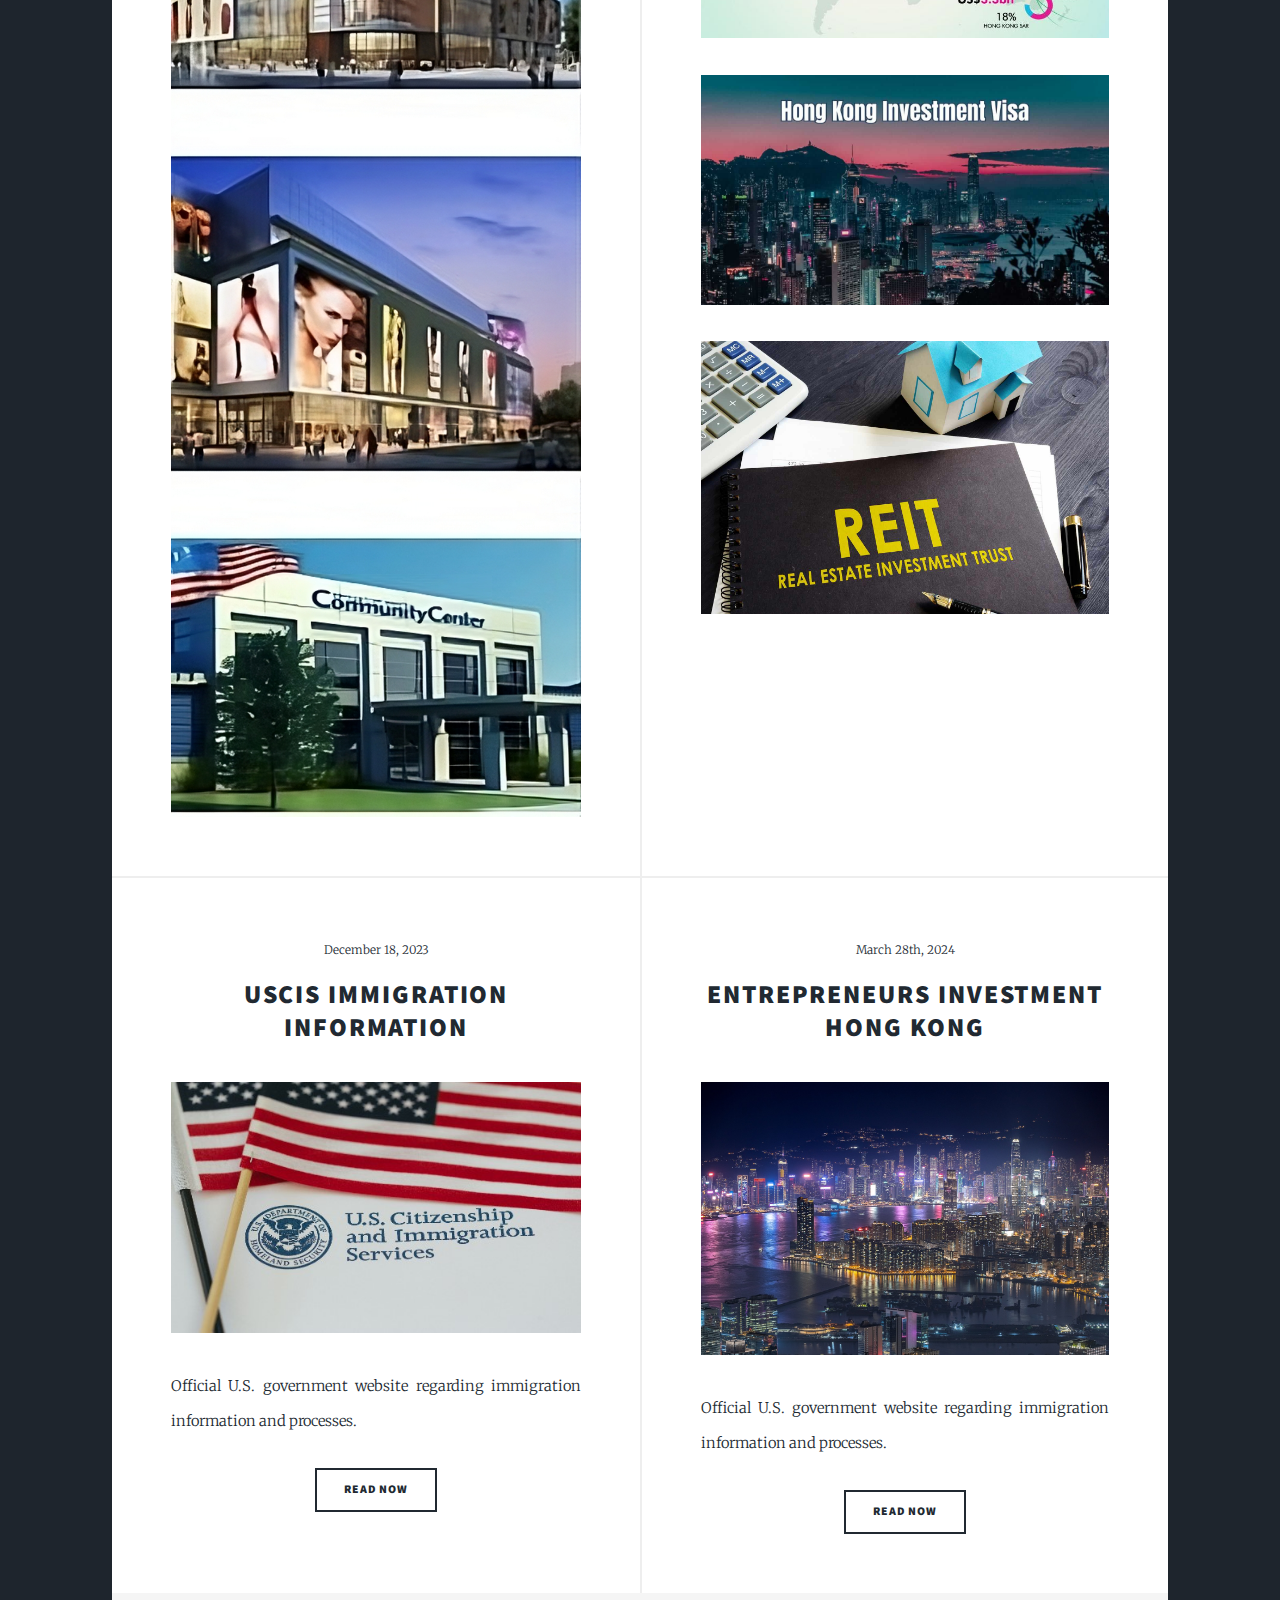
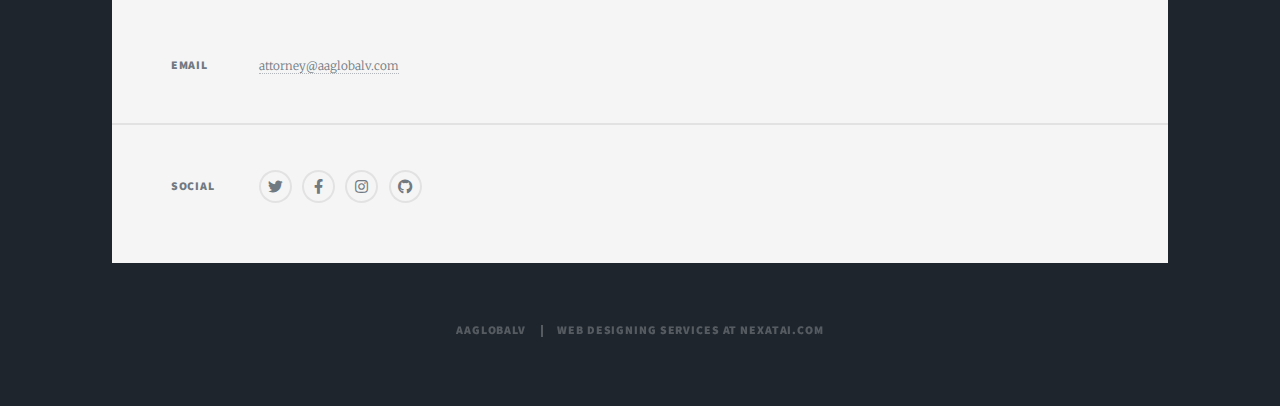
==== commit d51ddcf5: "Add files via upload" ====
--- a/index.html
+++ b/index.html
@@ -94,7 +94,19 @@
 								  window.open(mailtoLink, "_blank");
 								}
 							  </script>
-							
+
+							<article class="">
+								<header class="">
+									<center><b style="font-size:22px";>OUR SERVICES</b></center>
+									<ul>
+										<li style="font-size:18px";>Investment Based Immigration Planning</li>
+										<li style="font-size:18px";>Corporate Incorporation and Business Start Up</li>
+										<li style="font-size:18px";>Real Estate Site Selection and Tour</li>
+										<li style="font-size:18px";>Translation and Notarization</li>
+									</ul>
+								</header>
+							</article>
+
 						<!-- Posts -->
 							<section class="posts">
 								<article>
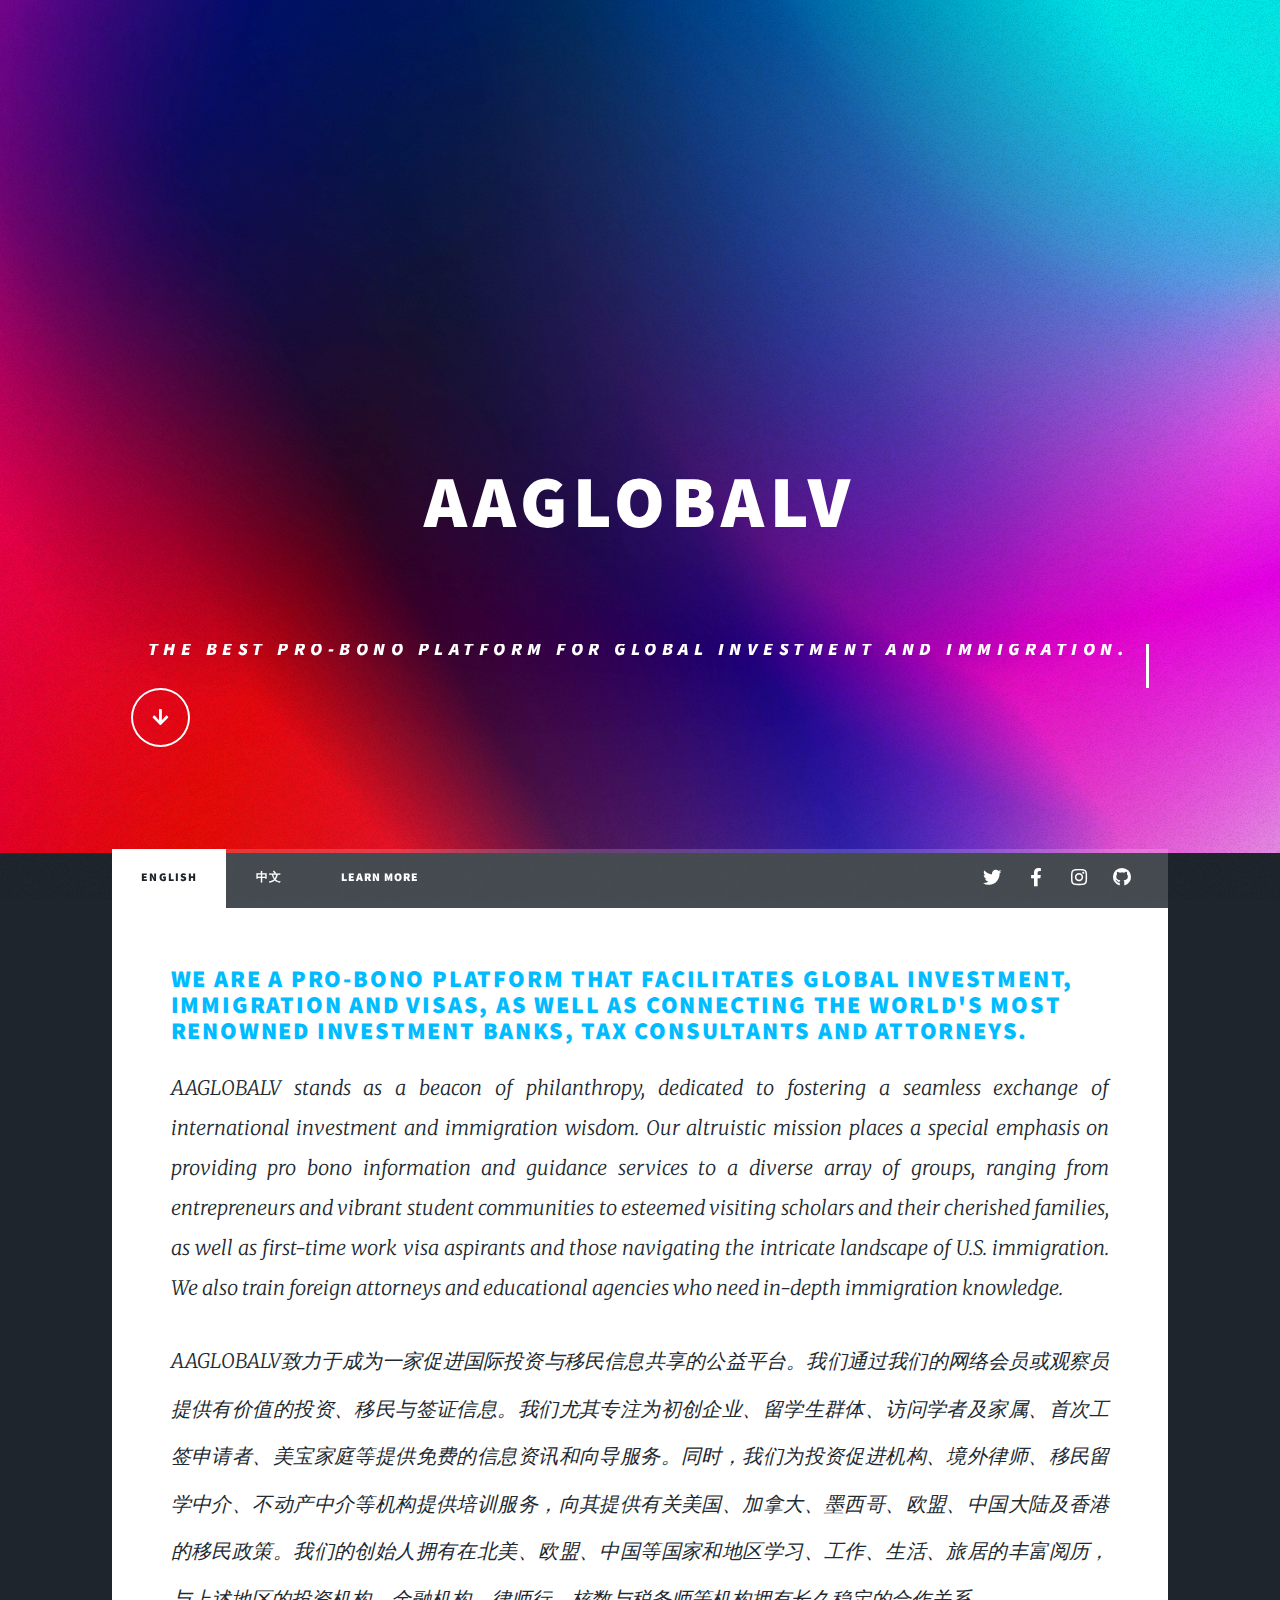
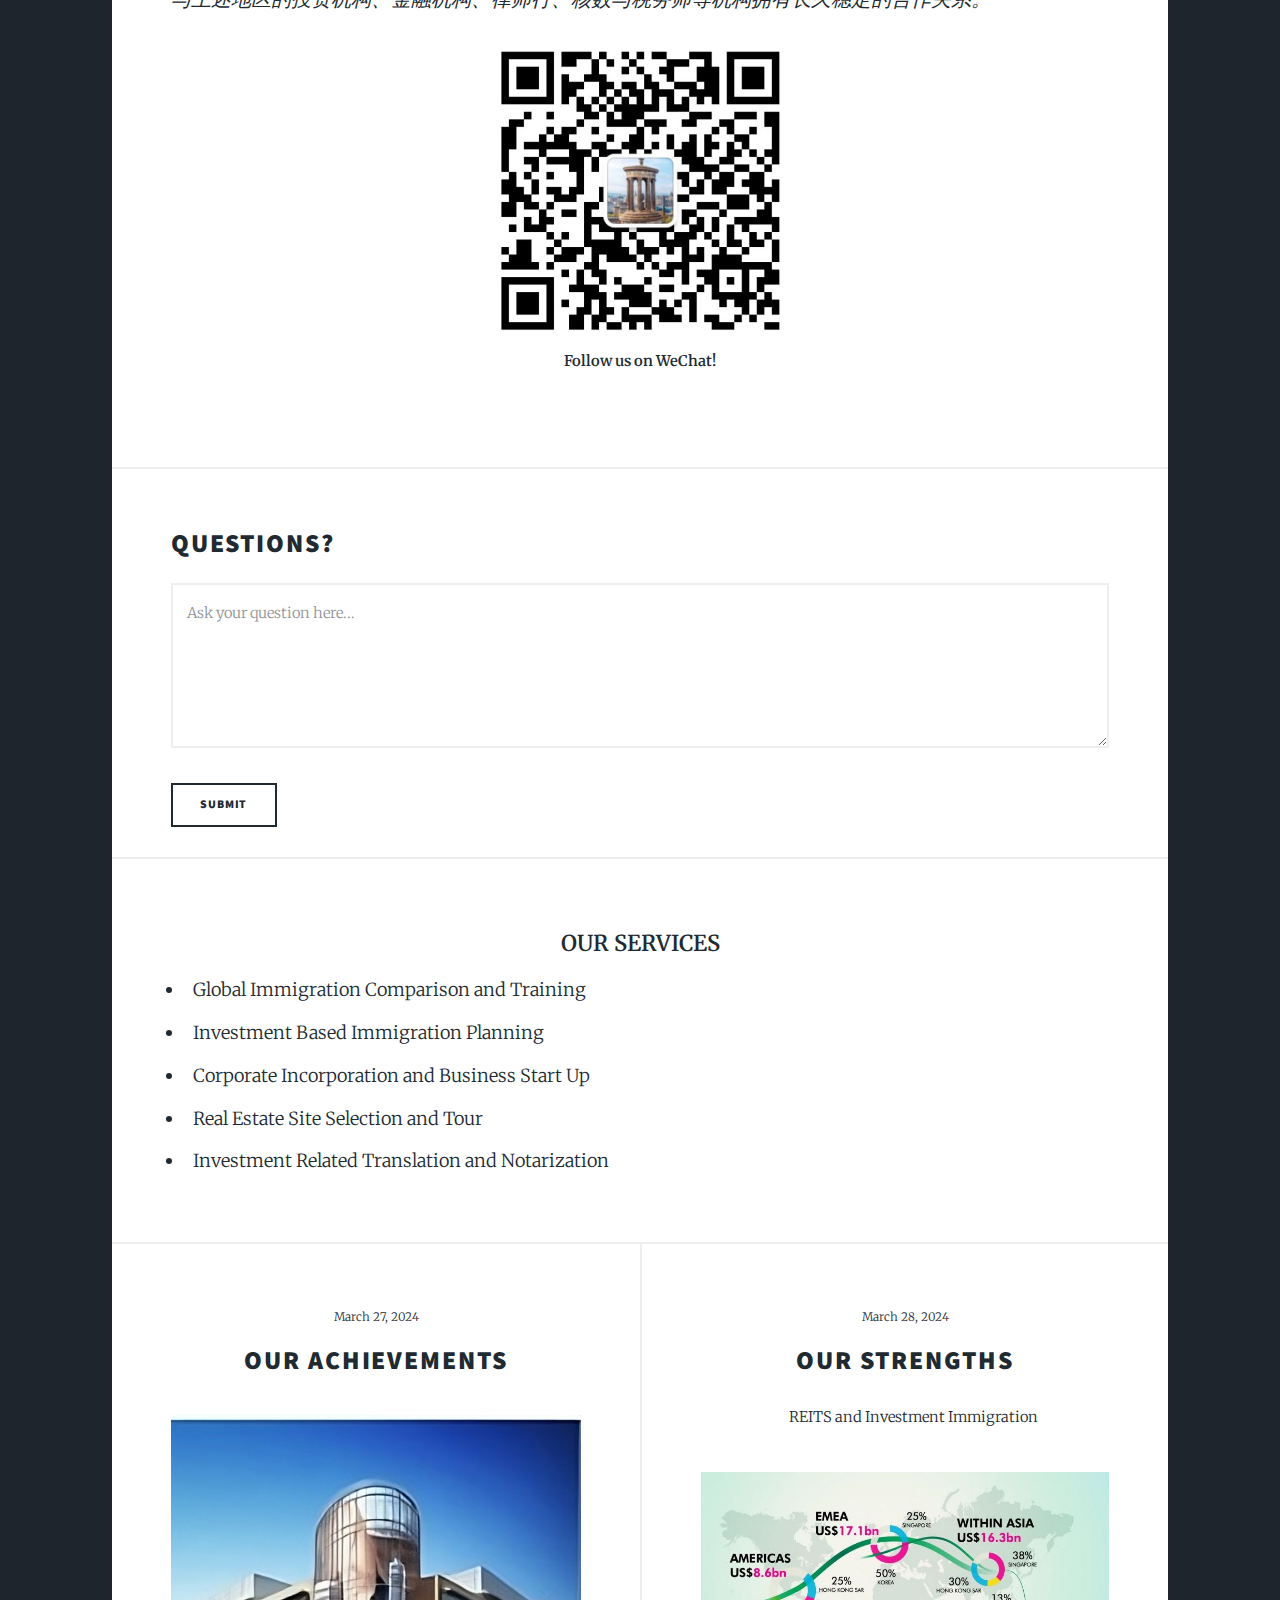
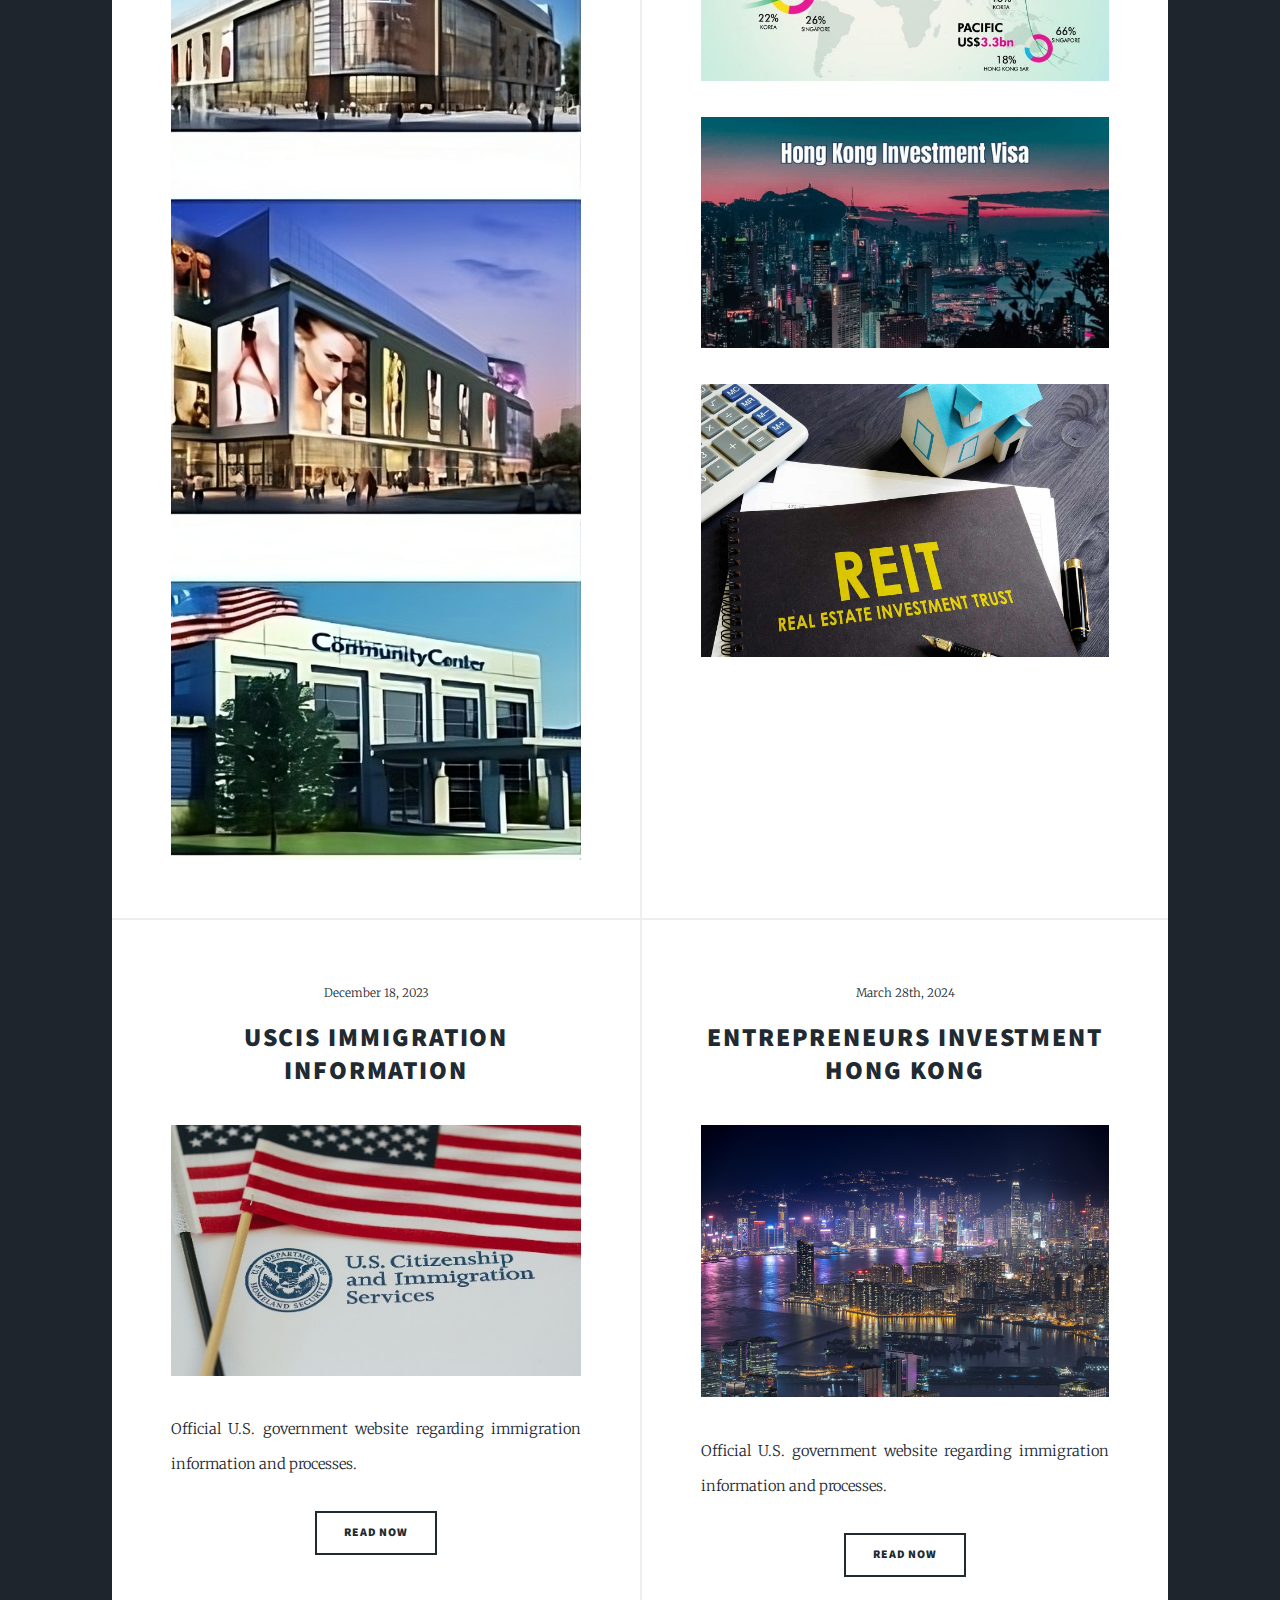
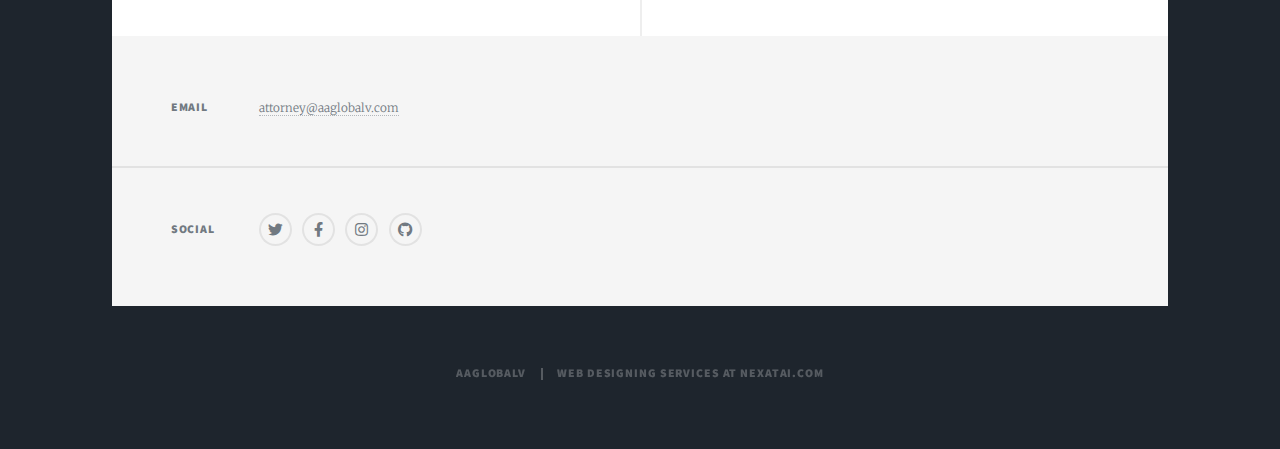
==== commit a5a5b631: "Update index.html" ====
--- a/index.html
+++ b/index.html
@@ -99,10 +99,11 @@
 								<header class="">
 									<center><b style="font-size:22px";>OUR SERVICES</b></center>
 									<ul>
+										<li style="font-size:18px";>Global Immigration Comparison and Training </li>
 										<li style="font-size:18px";>Investment Based Immigration Planning</li>
 										<li style="font-size:18px";>Corporate Incorporation and Business Start Up</li>
 										<li style="font-size:18px";>Real Estate Site Selection and Tour</li>
-										<li style="font-size:18px";>Translation and Notarization</li>
+										<li style="font-size:18px";>Investment Related Translation and Notarization</li>
 									</ul>
 								</header>
 							</article>
